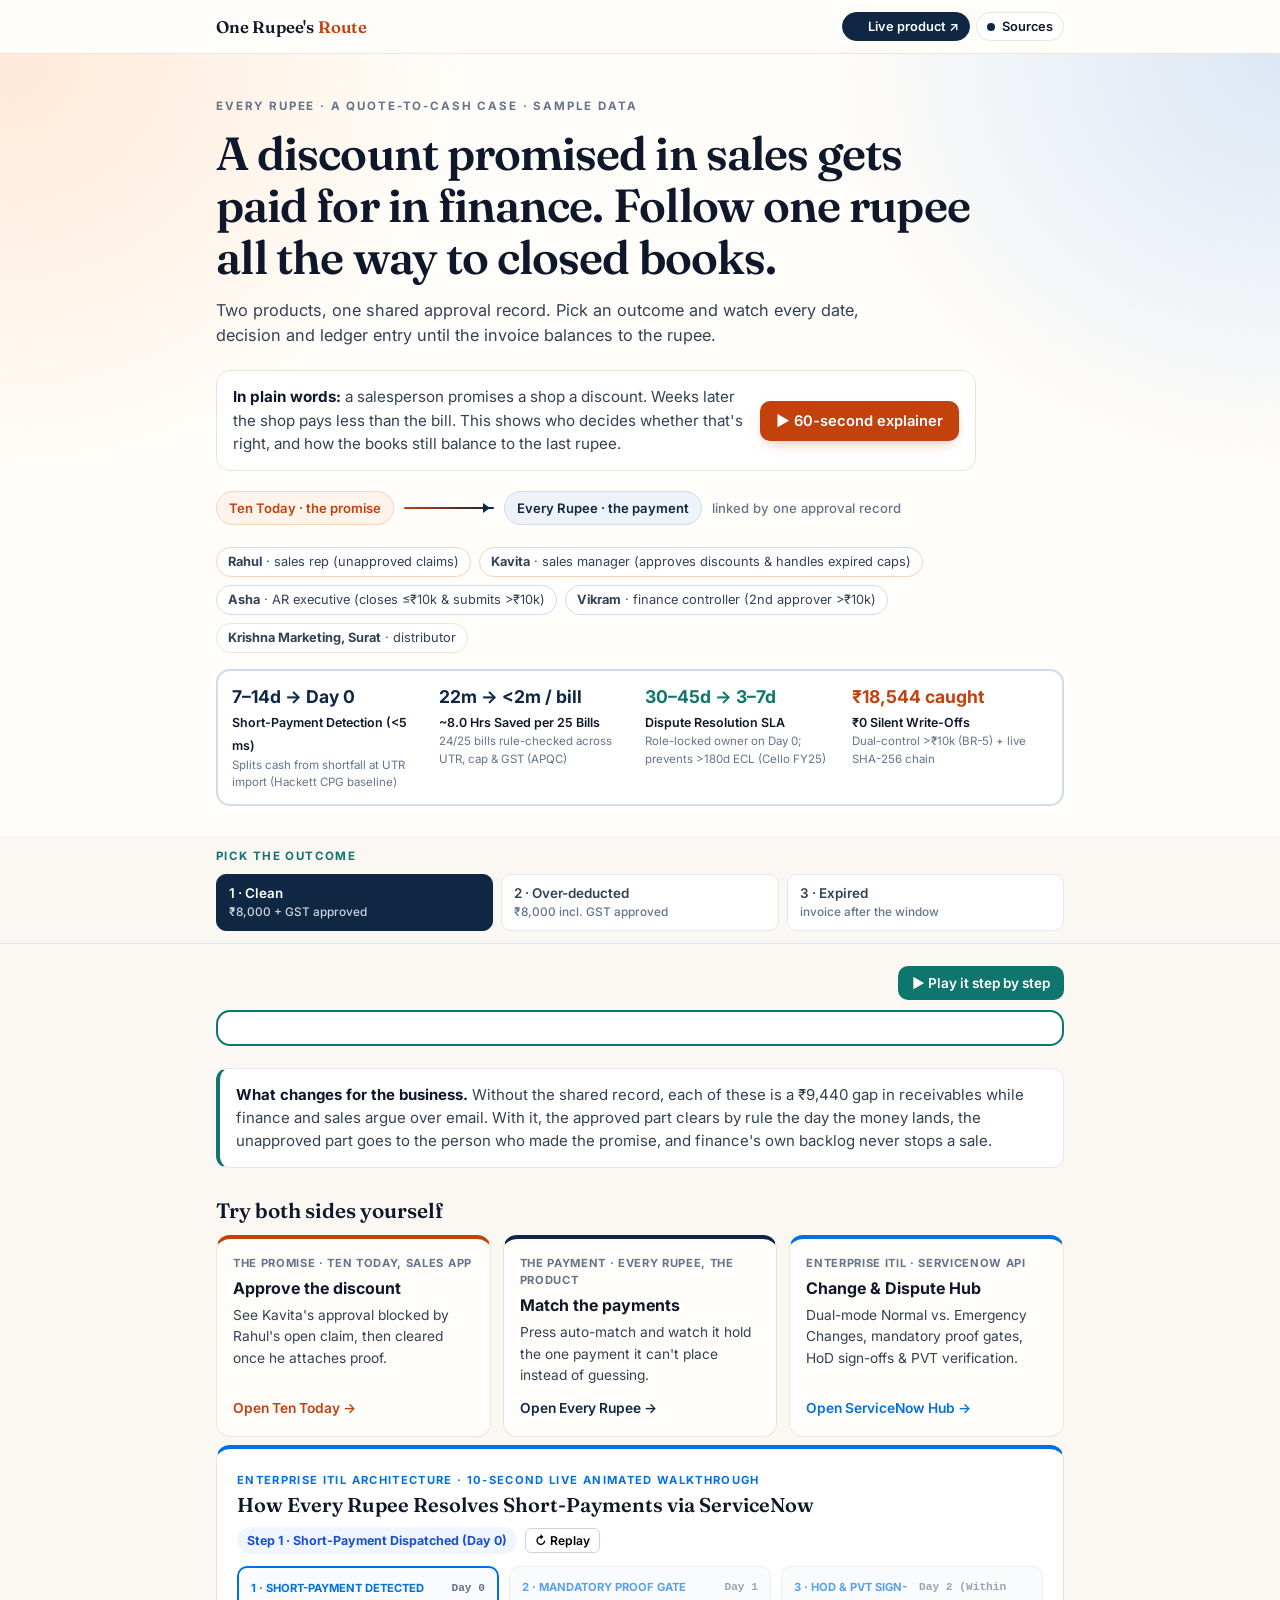
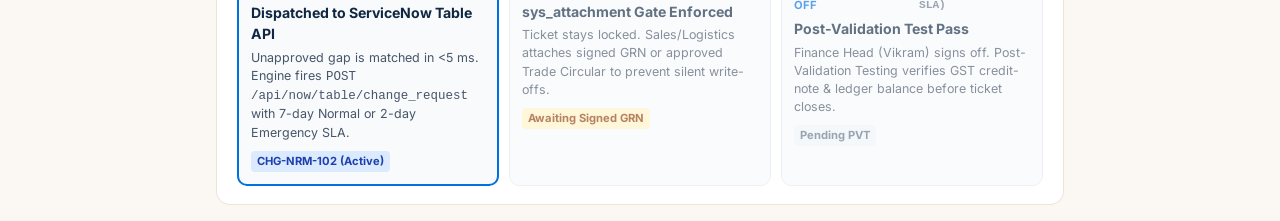
==== site/index.html @ 80dc7925 "Add self-running 10-second animated ServiceNow visual workflow directly into case study page" ====
<!doctype html>
<html lang="en"><head><meta charset="utf-8"><meta name="viewport" content="width=device-width,initial-scale=1">
<title>Every Rupee · Quote to Cash — one rupee's route from approval to closed books</title>
<meta name="description" content="One discount, followed from the sales approval to a closed invoice and balanced books: three real outcomes, every step dated, every entry posted.">
<meta property="og:type" content="website">
<meta property="og:title" content="Every Rupee · Quote to Cash — one rupee's route from approval to closed books">
<meta property="og:description" content="A discount promised in sales gets paid for in finance. Pick an outcome and watch every date, decision and ledger entry until the invoice balances to the rupee.">
<meta property="og:url" content="https://everyrupee-o2c.vercel.app/">
<meta property="og:image" content="https://everyrupee-o2c.vercel.app/og.png">
<meta name="twitter:card" content="summary_large_image">
<link rel="canonical" href="https://everyrupee-o2c.vercel.app/">
<link rel="icon" href="favicon.svg">
<link href="https://fonts.googleapis.com/css2?family=Inter:wght@400;500;600;700&family=Fraunces:opsz,wght@9..144,500;9..144,600&display=swap" rel="stylesheet">
<style>
:root{--ink:#0F172A;--txt:#334155;--mut:#64748B;--line:#E2E8F0;--navy:#0F2742;--teal:#0F766E;--tealbg:#F0FDFA;--amber:#B45309;--amberbg:#FFFBEB;--red:#B91C1C;--redbg:#FEF2F2;--bg:#FBF8F3;--tt:#C2410C;--ttbg:#FFF4EC;--paper:#FFFDF9}
*{box-sizing:border-box}body{margin:0;font:15px/1.55 Inter,Arial,sans-serif;color:var(--txt);background:var(--bg)}
.w{max-width:880px;margin:0 auto;padding:0 16px}
.mast{border-bottom:1px solid #EDE5D8;background:var(--paper)}.mast .w{display:flex;justify-content:space-between;align-items:center;gap:10px;padding-top:12px;padding-bottom:12px;flex-wrap:wrap}
.wm{font:600 1.05rem Fraunces,Georgia,serif;color:var(--ink);text-decoration:none;letter-spacing:-.01em}.wm i{font-style:normal;color:var(--tt)}
.mast nav a{font:600 .8rem Inter,Arial;color:var(--txt);text-decoration:none;margin-left:14px}.mast nav a:hover{color:var(--ink)}.mast nav a:first-child{margin-left:0}
.top{background:radial-gradient(60% 90% at 0% 0%,#FFE8D6 0%,transparent 60%),radial-gradient(60% 90% at 100% 0%,#DCE7F5 0%,transparent 60%),var(--paper)}
.top .w{padding-top:44px;padding-bottom:30px}
.k{font-size:.72rem;font-weight:700;letter-spacing:.16em;color:var(--mut);text-transform:uppercase;margin:0 0 12px}
h1{font:600 clamp(1.9rem,4.4vw,2.9rem)/1.12 Fraunces,Georgia,serif;color:var(--ink);margin:0 0 14px;letter-spacing:-.02em;max-width:760px}
.lead{color:var(--txt);margin:0 0 22px;max-width:660px;font-size:1.02rem}
.rt{display:flex;align-items:center;gap:10px;margin:0 0 22px;font-size:.82rem;font-weight:600;flex-wrap:wrap}
.rt .a{color:var(--tt);background:var(--ttbg);border:1px solid #F8D3B8;padding:6px 12px;border-radius:99px}
.rt .b{color:var(--navy);background:#EEF3FA;border:1px solid #CFDCEE;padding:6px 12px;border-radius:99px}
.rt .ln{flex:0 1 90px;height:2px;background:linear-gradient(90deg,var(--tt),var(--navy));border-radius:2px;position:relative}.rt .ln:after{content:"";position:absolute;right:-1px;top:-4px;border:5px solid transparent;border-left:7px solid var(--navy)}
.rt .rec{color:var(--mut);font-weight:500}
.cast{display:flex;flex-wrap:wrap;gap:8px}.cast span{background:#fff;border:1px solid #EDE5D8;border-radius:99px;padding:4px 11px;font-size:.8rem;color:var(--txt)}.cast span.s{border-color:#F8D3B8}.cast span.f{border-color:#CFDCEE}
.pick{position:sticky;top:0;z-index:5;background:rgba(251,248,243,.96);backdrop-filter:blur(6px);border-bottom:1px solid var(--line)}
.pick .w{padding-top:12px;padding-bottom:12px}.pick p{margin:0 0 8px;font-size:.72rem;font-weight:700;letter-spacing:.12em;text-transform:uppercase;color:var(--teal)}
.mode{display:grid;grid-template-columns:repeat(3,1fr);gap:8px}
.mode button{font:600 .84rem/1.3 Inter,Arial;padding:10px 12px;border-radius:10px;border:1px solid var(--line);background:#fff;color:var(--txt);cursor:pointer;text-align:left}
.mode button small{display:block;font-weight:500;color:var(--mut);font-size:.74rem;margin-top:2px}
.mode button.on{background:var(--navy);color:#fff;border-color:var(--navy)}.mode button.on small{color:#CBD5E1}
.bar2{display:flex;justify-content:space-between;align-items:center;margin:22px 0 10px;gap:10px;flex-wrap:wrap}.bar2 h2{margin:0;color:var(--ink);font:600 1.3rem Fraunces,Georgia,serif}
details.lg{margin-top:8px}details.lg summary{cursor:pointer;font-size:.78rem;font-weight:600;color:var(--navy);list-style:none}details.lg summary::-webkit-details-marker{display:none}details.lg summary:before{content:"▸ ";color:var(--mut)}details.lg[open] summary:before{content:"▾ "}details.lg summary span{color:var(--teal);font-weight:600;margin-left:4px}.pc{display:flex;align-items:center;gap:10px}#prog{font-size:.8rem;color:var(--mut);font-weight:600}.ev.now .box{border-color:var(--teal);box-shadow:0 0 0 3px #CCFBF1}.play{font:600 .85rem Inter,Arial;padding:9px 14px;border-radius:10px;border:0;background:var(--teal);color:#fff;cursor:pointer}
ol.tl{list-style:none;margin:0;padding:0;position:relative}
ol.tl:before{content:"";position:absolute;left:17px;top:6px;bottom:6px;width:2px;background:var(--line)}
.ev{position:relative;padding:0 0 14px 48px;transition:opacity .35s,transform .35s}
.ev.hide{opacity:0;transform:translateY(8px)}
.dot{position:absolute;left:8px;top:14px;width:20px;height:20px;border-radius:50%;background:#fff;border:3px solid var(--navy)}
.ev.tt .dot{border-color:var(--tt)}.ev.end .dot{background:var(--teal);border-color:var(--teal)}
.box{background:var(--paper);border:1px solid var(--line);border-radius:12px;padding:12px 14px}
.meta{display:flex;gap:8px;flex-wrap:wrap;align-items:center;font-size:.74rem;color:var(--mut);margin-bottom:3px}
.tag{font-weight:700;letter-spacing:.06em;text-transform:uppercase;font-size:.66rem;padding:2px 7px;border-radius:5px;background:#EEF2F7;color:var(--navy)}
.ev.tt .tag{background:var(--ttbg);color:var(--tt)}.ev.tt .box{border-left:3px solid var(--tt)}.ev.er .box{border-left:3px solid var(--navy)}
.box b.h{display:block;color:var(--ink);font-size:.97rem}
.box p{margin:2px 0 0;font-size:.9rem}
.chip{display:inline-block;margin-top:7px;font-size:.78rem;font-weight:600;padding:3px 9px;border-radius:6px}
.ok{background:var(--tealbg);color:var(--teal)}.am{background:var(--amberbg);color:var(--amber)}.rd{background:var(--redbg);color:var(--red)}
table.jv{width:100%;border-collapse:collapse;margin-top:8px;font-size:.8rem}
table.jv td{padding:4px 6px;border-top:1px solid #F1F5F9}table.jv td.n{text-align:right;font-family:ui-monospace,Menlo,monospace;white-space:nowrap}
table.jv tr.hd td{color:var(--mut);font-size:.68rem;text-transform:uppercase;letter-spacing:.06em;border:0}
.close{background:#fff;border:2px solid var(--teal);border-radius:14px;padding:16px 18px;margin:6px 0 0}
.close h3{margin:0 0 8px;color:var(--ink);font:600 1.2rem Fraunces,Georgia,serif}
table.rc{width:100%;border-collapse:collapse;font-size:.88rem}table.rc td{padding:5px 0;border-bottom:1px solid #F1F5F9}table.rc td.n{text-align:right;white-space:nowrap;font-family:ui-monospace,Menlo,monospace}
table.rc tr.t td{font-weight:700;color:var(--ink);border-bottom:0;border-top:2px solid var(--ink)}
.kpis{display:grid;grid-template-columns:repeat(3,1fr);gap:8px;margin-top:12px}.kpis div{background:var(--bg);border-radius:10px;padding:8px 10px;font-size:.78rem}.kpis b{display:block;font-size:1.05rem;color:var(--ink)}
.why{background:#fff;border:1px solid var(--line);border-left:4px solid var(--teal);border-radius:12px;padding:14px 16px;margin:22px 0 0}
.links{display:flex;gap:10px;flex-wrap:wrap;margin:18px 0 0}.links a{font:600 .86rem Inter,Arial;padding:10px 14px;border-radius:10px;text-decoration:none;border:1px solid var(--line);background:#fff;color:var(--navy)}.links a.p{background:var(--navy);color:#fff;border-color:var(--navy)}
.note{font-size:.76rem;color:var(--mut);margin:16px 0 50px}
@media(max-width:600px){.rt{display:grid;grid-template-columns:auto;justify-items:start;gap:6px}.rt .ln{width:2px;height:16px;flex:none;margin-left:22px;background:linear-gradient(180deg,var(--tt),var(--navy))}.rt .ln:after{right:-5px;top:auto;bottom:-8px;border:5px solid transparent;border-top:7px solid var(--navy)}.mast nav a{margin-left:10px;font-size:.76rem}.mode button{white-space:nowrap;font-size:.72rem}h1{font-size:1.65rem}.mode{grid-template-columns:repeat(3,1fr);gap:6px}.mode button{padding:8px 8px;font-size:.76rem;text-align:center}.mode button small{display:none}.pick .w{padding-top:8px;padding-bottom:8px}.pick p{display:none}.kpis{grid-template-columns:1fr 1fr 1fr}.ev{padding-left:40px}ol.tl:before{left:13px}.dot{left:4px}}
.mast nav{display:flex;gap:6px;flex-wrap:wrap}.mast nav a{display:flex;align-items:center;gap:7px;margin:0!important;padding:6px 10px;border:1px solid #EDE5D8;border-radius:99px;background:#fff;font-size:.8rem;color:var(--ink)}
.mast nav a small{font-weight:500;color:var(--mut);font-size:.72rem}.mast nav a i{width:8px;height:8px;border-radius:50%;display:inline-block}
.mast nav .n1 i{background:var(--tt)}.mast nav .n2 i{background:var(--navy)}.mast nav .n3 i{background:#9CA3AF}.mast nav a:hover{border-color:#D6C9B5}.mast nav a.on{background:var(--ttbg);border-color:#F8D3B8;color:var(--tt)}
@media(max-width:760px){.mast nav a.hide-m{display:none}}
.nx{font:600 1.3rem Fraunces,Georgia,serif;color:var(--ink);margin:30px 0 12px}
.next{display:grid;grid-template-columns:repeat(3,1fr);gap:12px}
.nc{display:flex;flex-direction:column;gap:4px;padding:16px;border-radius:14px;background:var(--paper);border:1px solid #EDE5D8;border-top:4px solid #9CA3AF;text-decoration:none;color:var(--txt)}
.nc.s{border-top-color:var(--tt)}.nc.f{border-top-color:var(--navy)}
.nc small{font-size:.7rem;font-weight:700;letter-spacing:.06em;text-transform:uppercase;color:var(--mut)}
.nc b{color:var(--ink);font-size:1rem}.nc span{font-size:.86rem}.nc em{font-style:normal;font-weight:600;font-size:.86rem;margin-top:auto;padding-top:8px}
.nc.s em{color:var(--tt)}.nc.f em{color:var(--navy)}.nc.l em{color:#4B5563}.nc:hover{border-color:#D6C9B5}
@media(max-width:700px){.next{grid-template-columns:1fr}.mast nav a small{display:none}}
.next.two{grid-template-columns:1fr 1fr}
.proof{margin-top:8px}.pl{margin:0 0 12px;max-width:640px}.pl b{color:var(--ink)}
.pr{display:grid;grid-template-columns:1fr 1fr;gap:1px;background:#EDE5D8;border:1px solid #EDE5D8;border-radius:12px;overflow:hidden}
.pr a{background:var(--paper);padding:13px 15px;text-decoration:none;color:var(--txt);display:flex;flex-direction:column;gap:2px}.pr a:hover{background:#fff}
.pr b{color:var(--ink);font-size:.92rem}.pr span{font-size:.82rem;color:var(--mut)}
@media(max-width:700px){.next.two,.pr{grid-template-columns:1fr}}
.plain{display:flex;gap:14px;align-items:center;flex-wrap:wrap;background:#fff;border:1px solid #EDE5D8;border-radius:14px;padding:14px 16px;margin:0 0 20px;max-width:760px}
.plain p{margin:0;flex:1 1 380px;font-size:.95rem}.plain b{color:var(--ink)}
#xp{font:600 .92rem Inter,Arial;background:var(--tt);color:#fff;border:0;border-radius:10px;padding:11px 16px;cursor:pointer;white-space:nowrap;box-shadow:0 6px 16px -8px rgba(194,65,12,.6)}
.xg{position:fixed;left:50%;bottom:18px;transform:translateX(-50%);width:min(560px,calc(100% - 24px));background:#111827;color:#F9FAFB;border-radius:16px;padding:16px 18px 14px;z-index:50;box-shadow:0 18px 40px -10px rgba(0,0,0,.45);font-size:.98rem;line-height:1.5}
.xg .st{font-size:.7rem;letter-spacing:.12em;text-transform:uppercase;color:#FDBA74;font-weight:700;margin:0 0 6px}
.xg p{margin:0 0 12px}.xg b{color:#fff}
.xg .bar{height:3px;background:#374151;border-radius:3px;overflow:hidden;margin:0 0 12px}.xg .bar i{display:block;height:100%;width:0;background:#FDBA74}
.xg .ctl{display:flex;justify-content:space-between;align-items:center;gap:8px}.xg button{font:600 .85rem Inter,Arial;border-radius:9px;padding:8px 13px;cursor:pointer;border:1px solid #4B5563;background:transparent;color:#E5E7EB}
.xg button.n{background:#fff;color:#111827;border-color:#fff}.xg .x{border:0;padding:4px 6px;color:#9CA3AF}
.xhl{scroll-margin-top:96px;outline:3px solid #FDBA74!important;outline-offset:4px;border-radius:12px;transition:outline-color .3s}
</style></head><body>
<div class="mast"><div class="w"><a class="wm" href="index.html">One Rupee's <i>Route</i></a><nav><a class="n2" href="https://every-rupee-gets-owner.lovable.app/demo" style="background:var(--navy);color:#fff;border-color:var(--navy)"><i></i>Live product ↗</a><a class="n2" href="sources.html"><i></i>Sources</a></nav></div></div>
<header class="top"><div class="w">
<p class="k">Every Rupee · a quote-to-cash case · sample data</p>
<h1>A discount promised in sales gets paid for in finance. Follow one rupee all the way to closed books.</h1>
<p class="lead">Two products, one shared approval record. Pick an outcome and watch every date, decision and ledger entry until the invoice balances to the rupee.</p>
<div class="plain"><p><b>In plain words:</b> a salesperson promises a shop a discount. Weeks later the shop pays less than the bill. This shows who decides whether that's right, and how the books still balance to the last rupee.</p><button id="xp" type="button">▶ 60-second explainer</button></div>
<div class="rt"><span class="a">Ten Today · the promise</span><span class="ln"></span><span class="b">Every Rupee · the payment</span><span class="rec">linked by one approval record</span></div>
<div class="cast"><span class="s"><b>Rahul</b> · sales rep (unapproved claims)</span><span class="s"><b>Kavita</b> · sales manager (approves discounts &amp; handles expired caps)</span><span class="f"><b>Asha</b> · AR executive (closes ≤₹10k &amp; submits &gt;₹10k)</span><span class="f"><b>Vikram</b> · finance controller (2nd approver &gt;₹10k)</span><span><b>Krishna Marketing, Surat</b> · distributor</span></div>
<div style="display:grid;grid-template-columns:repeat(auto-fit,minmax(185px,1fr));gap:10px;margin-top:16px;background:#fff;border:2px solid #CFDCEE;border-radius:14px;padding:12px 14px">
  <div><b style="display:block;font-size:1.1rem;color:var(--navy)">7–14d → Day 0</b><span style="font-size:.78rem;font-weight:600;color:var(--ink)">Short-Payment Detection (&lt;5 ms)</span><small style="display:block;font-size:.72rem;color:var(--mut)">Splits cash from shortfall at UTR import (Hackett CPG baseline)</small></div>
  <div><b style="display:block;font-size:1.1rem;color:var(--navy)">22m → &lt;2m / bill</b><span style="font-size:.78rem;font-weight:600;color:var(--ink)">~8.0 Hrs Saved per 25 Bills</span><small style="display:block;font-size:.72rem;color:var(--mut)">24/25 bills rule-checked across UTR, cap &amp; GST (APQC)</small></div>
  <div><b style="display:block;font-size:1.1rem;color:var(--teal)">30–45d → 3–7d</b><span style="font-size:.78rem;font-weight:600;color:var(--ink)">Dispute Resolution SLA</span><small style="display:block;font-size:.72rem;color:var(--mut)">Role-locked owner on Day 0; prevents &gt;180d ECL (Cello FY25)</small></div>
  <div><b style="display:block;font-size:1.1rem;color:var(--tt)">₹18,544 caught</b><span style="font-size:.78rem;font-weight:600;color:var(--ink)">₹0 Silent Write-Offs</span><small style="display:block;font-size:.72rem;color:var(--mut)">Dual-control &gt;₹10k (BR-5) + live SHA-256 chain</small></div>
</div>
</div></header>
<nav class="pick"><div class="w"><p>Pick the outcome</p><div class="mode">
<button data-m="pre" class="on">1 · Clean<small>₹8,000 + GST approved</small></button>
<button data-m="inc">2 · Over-deducted<small>₹8,000 incl. GST approved</small></button>
<button data-m="late">3 · Expired<small>invoice after the window</small></button>
</div></div></nav>
<main class="w">
<div class="bar2"><h2 id="ttl"></h2><span class="pc"><span id="prog"></span><button class="play" id="play">▶ Play it step by step</button></span></div>
<ol class="tl" id="tl"></ol>
<div class="close" id="close"></div>
<div class="why"><b style="color:var(--ink)">What changes for the business.</b> Without the shared record, each of these is a ₹9,440 gap in receivables while finance and sales argue over email. With it, the approved part clears by rule the day the money lands, the unapproved part goes to the person who made the promise, and finance's own backlog never stops a sale.</div>
<h2 class="nx">Try both sides yourself</h2>
<div class="next" style="display:grid;grid-template-columns:repeat(auto-fit,minmax(250px,1fr));gap:12px">
<a class="nc s" href="https://tentoday.vercel.app/app.html"><small>The promise · Ten Today, sales app</small><b>Approve the discount</b><span>See Kavita's approval blocked by Rahul's open claim, then cleared once he attaches proof.</span><em>Open Ten Today →</em></a>
<a class="nc f" href="https://every-rupee-gets-owner.lovable.app/demo"><small>The payment · Every Rupee, the product</small><b>Match the payments</b><span>Press auto-match and watch it hold the one payment it can't place instead of guessing.</span><em>Open Every Rupee →</em></a>
<a class="nc" href="#proof" style="border-top-color:#0071E3"><small>Enterprise ITIL · ServiceNow API</small><b>Change &amp; Dispute Hub</b><span>Dual-mode Normal vs. Emergency Changes, mandatory proof gates, HoD sign-offs &amp; PVT verification.</span><em style="color:#0071E3">Open ServiceNow Hub →</em></a>
</div>
<section class="proof" id="proof">
  <div id="sn-case-study-card" style="background:#fff;border:1px solid #EDE5D8;border-top:4px solid #0071E3;border-radius:14px;padding:18px 20px;margin-bottom:18px">
    <div style="display:flex;justify-content:space-between;align-items:center;flex-wrap:wrap;gap:10px;margin-bottom:12px">
      <div>
        <span style="font-size:.7rem;font-weight:700;letter-spacing:.12em;text-transform:uppercase;color:#0071E3">Enterprise ITIL Architecture · 10-Second Live Animated Walkthrough</span>
        <h3 style="margin:2px 0 0;font:600 1.25rem Fraunces,Georgia,serif;color:var(--ink)">How Every Rupee Resolves Short-Payments via ServiceNow</h3>
      </div>
      <div style="display:flex;gap:8px;align-items:center">
        <span id="sn-flow-badge" style="font-size:.78rem;font-weight:700;padding:4px 10px;border-radius:99px;background:#EFF6FF;color:#1D4ED8">Step 1 · Short-Payment Dispatched (Day 0)</span>
        <button id="sn-flow-replay" type="button" style="font:600 .76rem Inter,Arial;padding:4px 9px;border-radius:6px;border:1px solid #CBD5E1;background:#fff;cursor:pointer">↻ Replay</button>
      </div>
    </div>

    <!-- 3 Animated Steps Grid -->
    <div style="display:grid;grid-template-columns:repeat(auto-fit,minmax(240px,1fr));gap:10px" id="sn-flow-steps">
      <div id="sn-step-1" style="background:#F8FAFC;border:2px solid #0071E3;border-radius:10px;padding:12px;transition:all .35s">
        <div style="display:flex;justify-content:space-between;font-size:.7rem;color:#64748B;font-weight:700;margin-bottom:4px">
          <span style="color:#0071E3">1 · SHORT-PAYMENT DETECTED</span>
          <span style="font-family:ui-monospace,Menlo,monospace">Day 0</span>
        </div>
        <b style="display:block;font-size:.88rem;color:#0F2742;margin-bottom:4px">Dispatched to ServiceNow Table API</b>
        <p style="font-size:.78rem;color:#475569;margin:0 0 6px;line-height:1.45">Unapproved gap is matched in &lt;5 ms. Engine fires <code>POST /api/now/table/change_request</code> with 7-day Normal or 2-day Emergency SLA.</p>
        <span style="display:inline-block;font-size:.7rem;font-weight:700;padding:2px 6px;border-radius:4px;background:#DBEAFE;color:#1E40AF">CHG-NRM-102 (Active)</span>
      </div>

      <div id="sn-step-2" style="background:#F8FAFC;border:1px solid #E2E8F0;border-radius:10px;padding:12px;opacity:.65;transition:all .35s">
        <div style="display:flex;justify-content:space-between;font-size:.7rem;color:#64748B;font-weight:700;margin-bottom:4px">
          <span style="color:#0071E3">2 · MANDATORY PROOF GATE</span>
          <span style="font-family:ui-monospace,Menlo,monospace">Day 1</span>
        </div>
        <b style="display:block;font-size:.88rem;color:#0F2742;margin-bottom:4px">sys_attachment Gate Enforced</b>
        <p style="font-size:.78rem;color:#475569;margin:0 0 6px;line-height:1.45">Ticket stays locked. Sales/Logistics attaches signed GRN or approved Trade Circular to prevent silent write-offs.</p>
        <span id="sn-badge-2" style="display:inline-block;font-size:.7rem;font-weight:700;padding:2px 6px;border-radius:4px;background:#FEF3C7;color:#92400E">Awaiting Signed GRN</span>
      </div>

      <div id="sn-step-3" style="background:#F8FAFC;border:1px solid #E2E8F0;border-radius:10px;padding:12px;opacity:.65;transition:all .35s">
        <div style="display:flex;justify-content:space-between;font-size:.7rem;color:#64748B;font-weight:700;margin-bottom:4px">
          <span style="color:#0071E3">3 · HOD &amp; PVT SIGN-OFF</span>
          <span style="font-family:ui-monospace,Menlo,monospace">Day 2 (Within SLA)</span>
        </div>
        <b style="display:block;font-size:.88rem;color:#0F2742;margin-bottom:4px">Post-Validation Test Pass</b>
        <p style="font-size:.78rem;color:#475569;margin:0 0 6px;line-height:1.45">Finance Head (Vikram) signs off. Post-Validation Testing verifies GST credit-note &amp; ledger balance before ticket closes.</p>
        <span id="sn-badge-3" style="display:inline-block;font-size:.7rem;font-weight:700;padding:2px 6px;border-radius:4px;background:#F1F5F9;color:#64748B">Pending PVT</span>
      </div>
    </div>
  </div>

  <script>
  (function(){
    var step = 1;
    var timer;
    var b1 = document.getElementById('sn-step-1');
    var b2 = document.getElementById('sn-step-2');
    var b3 = document.getElementById('sn-step-3');
    var badge = document.getElementById('sn-flow-badge');
    var replayBtn = document.getElementById('sn-flow-replay');
    if (!b1 || !b2 || !b3) return;

    function runFlow() {
      if (step === 1) {
        b1.style.border = '2px solid #0071E3'; b1.style.opacity = '1';
        b2.style.border = '1px solid #E2E8F0'; b2.style.opacity = '.65';
        b3.style.border = '1px solid #E2E8F0'; b3.style.opacity = '.65';
        if (badge) { badge.textContent = 'Step 1 · Short-Payment Dispatched (Day 0)'; badge.style.background = '#EFF6FF'; badge.style.color = '#1D4ED8'; }
        step = 2;
      } else if (step === 2) {
        b1.style.border = '1px solid #E2E8F0'; b1.style.opacity = '.85';
        b2.style.border = '2px solid #D97706'; b2.style.opacity = '1';
        var bd2 = document.getElementById('sn-badge-2');
        if (bd2) { bd2.textContent = '✓ Signed_GRN_Verified.pdf Attached'; bd2.style.background = '#DCFCE7'; bd2.style.color = '#15803D'; }
        if (badge) { badge.textContent = 'Step 2 · Mandatory Proof Attached via sys_attachment'; badge.style.background = '#FEF3C7'; badge.style.color = '#B45309'; }
        step = 3;
      } else if (step === 3) {
        b2.style.border = '1px solid #E2E8F0'; b2.style.opacity = '.85';
        b3.style.border = '2px solid #16A34A'; b3.style.opacity = '1';
        var bd3 = document.getElementById('sn-badge-3');
        if (bd3) { bd3.textContent = '✓ PVT Passed · Closed (Resolved)'; bd3.style.background = '#DCFCE7'; bd3.style.color = '#15803D'; }
        if (badge) { badge.textContent = 'Step 3 · PVT Passed · Ticket Closed Successfully (Day 2)'; badge.style.background = '#DCFCE7'; badge.style.color = '#15803D'; }
        step = 4;
      } else {
        step = 1;
      }
    }

    timer = setInterval(runFlow, 2500);
    if (replayBtn) {
      replayBtn.onclick = function() {
        clearInterval(timer);
        step = 1;
        runFlow();
        timer = setInterval(runFlow, 2500);
      };
    }
  })();
  </scriptl>
<html lang="en"><head><meta charset="utf-8"><meta name="viewport" content="width=device-width,initial-scale=1">
<title>Every Rupee · Quote to Cash — one rupee's route from approval to closed books</title>
<meta name="description" content="One discount, followed from the sales approval to a closed invoice and balanced books: three real outcomes, every step dated, every entry posted.">
<meta property="og:type" content="website">
<meta property="og:title" content="Every Rupee · Quote to Cash — one rupee's route from approval to closed books">
<meta property="og:description" content="A discount promised in sales gets paid for in finance. Pick an outcome and watch every date, decision and ledger entry until the invoice balances to the rupee.">
<meta property="og:url" content="https://everyrupee-o2c.vercel.app/">
<meta property="og:image" content="https://everyrupee-o2c.vercel.app/og.png">
<meta name="twitter:card" content="summary_large_image">
<link rel="canonical" href="https://everyrupee-o2c.vercel.app/">
<link rel="icon" href="favicon.svg">
<link href="https://fonts.googleapis.com/css2?family=Inter:wght@400;500;600;700&family=Fraunces:opsz,wght@9..144,500;9..144,600&display=swap" rel="stylesheet">
<style>
:root{--ink:#0F172A;--txt:#334155;--mut:#64748B;--line:#E2E8F0;--navy:#0F2742;--teal:#0F766E;--tealbg:#F0FDFA;--amber:#B45309;--amberbg:#FFFBEB;--red:#B91C1C;--redbg:#FEF2F2;--bg:#FBF8F3;--tt:#C2410C;--ttbg:#FFF4EC;--paper:#FFFDF9}
*{box-sizing:border-box}body{margin:0;font:15px/1.55 Inter,Arial,sans-serif;color:var(--txt);background:var(--bg)}
.w{max-width:880px;margin:0 auto;padding:0 16px}
.mast{border-bottom:1px solid #EDE5D8;background:var(--paper)}.mast .w{display:flex;justify-content:space-between;align-items:center;gap:10px;padding-top:12px;padding-bottom:12px;flex-wrap:wrap}
.wm{font:600 1.05rem Fraunces,Georgia,serif;color:var(--ink);text-decoration:none;letter-spacing:-.01em}.wm i{font-style:normal;color:var(--tt)}
.mast nav a{font:600 .8rem Inter,Arial;color:var(--txt);text-decoration:none;margin-left:14px}.mast nav a:hover{color:var(--ink)}.mast nav a:first-child{margin-left:0}
.top{background:radial-gradient(60% 90% at 0% 0%,#FFE8D6 0%,transparent 60%),radial-gradient(60% 90% at 100% 0%,#DCE7F5 0%,transparent 60%),var(--paper)}
.top .w{padding-top:44px;padding-bottom:30px}
.k{font-size:.72rem;font-weight:700;letter-spacing:.16em;color:var(--mut);text-transform:uppercase;margin:0 0 12px}
h1{font:600 clamp(1.9rem,4.4vw,2.9rem)/1.12 Fraunces,Georgia,serif;color:var(--ink);margin:0 0 14px;letter-spacing:-.02em;max-width:760px}
.lead{color:var(--txt);margin:0 0 22px;max-width:660px;font-size:1.02rem}
.rt{display:flex;align-items:center;gap:10px;margin:0 0 22px;font-size:.82rem;font-weight:600;flex-wrap:wrap}
.rt .a{color:var(--tt);background:var(--ttbg);border:1px solid #F8D3B8;padding:6px 12px;border-radius:99px}
.rt .b{color:var(--navy);background:#EEF3FA;border:1px solid #CFDCEE;padding:6px 12px;border-radius:99px}
.rt .ln{flex:0 1 90px;height:2px;background:linear-gradient(90deg,var(--tt),var(--navy));border-radius:2px;position:relative}.rt .ln:after{content:"";position:absolute;right:-1px;top:-4px;border:5px solid transparent;border-left:7px solid var(--navy)}
.rt .rec{color:var(--mut);font-weight:500}
.cast{display:flex;flex-wrap:wrap;gap:8px}.cast span{background:#fff;border:1px solid #EDE5D8;border-radius:99px;padding:4px 11px;font-size:.8rem;color:var(--txt)}.cast span.s{border-color:#F8D3B8}.cast span.f{border-color:#CFDCEE}
.pick{position:sticky;top:0;z-index:5;background:rgba(251,248,243,.96);backdrop-filter:blur(6px);border-bottom:1px solid var(--line)}
.pick .w{padding-top:12px;padding-bottom:12px}.pick p{margin:0 0 8px;font-size:.72rem;font-weight:700;letter-spacing:.12em;text-transform:uppercase;color:var(--teal)}
.mode{display:grid;grid-template-columns:repeat(3,1fr);gap:8px}
.mode button{font:600 .84rem/1.3 Inter,Arial;padding:10px 12px;border-radius:10px;border:1px solid var(--line);background:#fff;color:var(--txt);cursor:pointer;text-align:left}
.mode button small{display:block;font-weight:500;color:var(--mut);font-size:.74rem;margin-top:2px}
.mode button.on{background:var(--navy);color:#fff;border-color:var(--navy)}.mode button.on small{color:#CBD5E1}
.bar2{display:flex;justify-content:space-between;align-items:center;margin:22px 0 10px;gap:10px;flex-wrap:wrap}.bar2 h2{margin:0;color:var(--ink);font:600 1.3rem Fraunces,Georgia,serif}
details.lg{margin-top:8px}details.lg summary{cursor:pointer;font-size:.78rem;font-weight:600;color:var(--navy);list-style:none}details.lg summary::-webkit-details-marker{display:none}details.lg summary:before{content:"▸ ";color:var(--mut)}details.lg[open] summary:before{content:"▾ "}details.lg summary span{color:var(--teal);font-weight:600;margin-left:4px}.pc{display:flex;align-items:center;gap:10px}#prog{font-size:.8rem;color:var(--mut);font-weight:600}.ev.now .box{border-color:var(--teal);box-shadow:0 0 0 3px #CCFBF1}.play{font:600 .85rem Inter,Arial;padding:9px 14px;border-radius:10px;border:0;background:var(--teal);color:#fff;cursor:pointer}
ol.tl{list-style:none;margin:0;padding:0;position:relative}
ol.tl:before{content:"";position:absolute;left:17px;top:6px;bottom:6px;width:2px;background:var(--line)}
.ev{position:relative;padding:0 0 14px 48px;transition:opacity .35s,transform .35s}
.ev.hide{opacity:0;transform:translateY(8px)}
.dot{position:absolute;left:8px;top:14px;width:20px;height:20px;border-radius:50%;background:#fff;border:3px solid var(--navy)}
.ev.tt .dot{border-color:var(--tt)}.ev.end .dot{background:var(--teal);border-color:var(--teal)}
.box{background:var(--paper);border:1px solid var(--line);border-radius:12px;padding:12px 14px}
.meta{display:flex;gap:8px;flex-wrap:wrap;align-items:center;font-size:.74rem;color:var(--mut);margin-bottom:3px}
.tag{font-weight:700;letter-spacing:.06em;text-transform:uppercase;font-size:.66rem;padding:2px 7px;border-radius:5px;background:#EEF2F7;color:var(--navy)}
.ev.tt .tag{background:var(--ttbg);color:var(--tt)}.ev.tt .box{border-left:3px solid var(--tt)}.ev.er .box{border-left:3px solid var(--navy)}
.box b.h{display:block;color:var(--ink);font-size:.97rem}
.box p{margin:2px 0 0;font-size:.9rem}
.chip{display:inline-block;margin-top:7px;font-size:.78rem;font-weight:600;padding:3px 9px;border-radius:6px}
.ok{background:var(--tealbg);color:var(--teal)}.am{background:var(--amberbg);color:var(--amber)}.rd{background:var(--redbg);color:var(--red)}
table.jv{width:100%;border-collapse:collapse;margin-top:8px;font-size:.8rem}
table.jv td{padding:4px 6px;border-top:1px solid #F1F5F9}table.jv td.n{text-align:right;font-family:ui-monospace,Menlo,monospace;white-space:nowrap}
table.jv tr.hd td{color:var(--mut);font-size:.68rem;text-transform:uppercase;letter-spacing:.06em;border:0}
.close{background:#fff;border:2px solid var(--teal);border-radius:14px;padding:16px 18px;margin:6px 0 0}
.close h3{margin:0 0 8px;color:var(--ink);font:600 1.2rem Fraunces,Georgia,serif}
table.rc{width:100%;border-collapse:collapse;font-size:.88rem}table.rc td{padding:5px 0;border-bottom:1px solid #F1F5F9}table.rc td.n{text-align:right;white-space:nowrap;font-family:ui-monospace,Menlo,monospace}
table.rc tr.t td{font-weight:700;color:var(--ink);border-bottom:0;border-top:2px solid var(--ink)}
.kpis{display:grid;grid-template-columns:repeat(3,1fr);gap:8px;margin-top:12px}.kpis div{background:var(--bg);border-radius:10px;padding:8px 10px;font-size:.78rem}.kpis b{display:block;font-size:1.05rem;color:var(--ink)}
.why{background:#fff;border:1px solid var(--line);border-left:4px solid var(--teal);border-radius:12px;padding:14px 16px;margin:22px 0 0}
.links{display:flex;gap:10px;flex-wrap:wrap;margin:18px 0 0}.links a{font:600 .86rem Inter,Arial;padding:10px 14px;border-radius:10px;text-decoration:none;border:1px solid var(--line);background:#fff;color:var(--navy)}.links a.p{background:var(--navy);color:#fff;border-color:var(--navy)}
.note{font-size:.76rem;color:var(--mut);margin:16px 0 50px}
@media(max-width:600px){.rt{display:grid;grid-template-columns:auto;justify-items:start;gap:6px}.rt .ln{width:2px;height:16px;flex:none;margin-left:22px;background:linear-gradient(180deg,var(--tt),var(--navy))}.rt .ln:after{right:-5px;top:auto;bottom:-8px;border:5px solid transparent;border-top:7px solid var(--navy)}.mast nav a{margin-left:10px;font-size:.76rem}.mode button{white-space:nowrap;font-size:.72rem}h1{font-size:1.65rem}.mode{grid-template-columns:repeat(3,1fr);gap:6px}.mode button{padding:8px 8px;font-size:.76rem;text-align:center}.mode button small{display:none}.pick .w{padding-top:8px;padding-bottom:8px}.pick p{display:none}.kpis{grid-template-columns:1fr 1fr 1fr}.ev{padding-left:40px}ol.tl:before{left:13px}.dot{left:4px}}
.mast nav{display:flex;gap:6px;flex-wrap:wrap}.mast nav a{display:flex;align-items:center;gap:7px;margin:0!important;padding:6px 10px;border:1px solid #EDE5D8;border-radius:99px;background:#fff;font-size:.8rem;color:var(--ink)}
.mast nav a small{font-weight:500;color:var(--mut);font-size:.72rem}.mast nav a i{width:8px;height:8px;border-radius:50%;display:inline-block}
.mast nav .n1 i{background:var(--tt)}.mast nav .n2 i{background:var(--navy)}.mast nav .n3 i{background:#9CA3AF}.mast nav a:hover{border-color:#D6C9B5}.mast nav a.on{background:var(--ttbg);border-color:#F8D3B8;color:var(--tt)}
@media(max-width:760px){.mast nav a.hide-m{display:none}}
.nx{font:600 1.3rem Fraunces,Georgia,serif;color:var(--ink);margin:30px 0 12px}
.next{display:grid;grid-template-columns:repeat(3,1fr);gap:12px}
.nc{display:flex;flex-direction:column;gap:4px;padding:16px;border-radius:14px;background:var(--paper);border:1px solid #EDE5D8;border-top:4px solid #9CA3AF;text-decoration:none;color:var(--txt)}
.nc.s{border-top-color:var(--tt)}.nc.f{border-top-color:var(--navy)}
.nc small{font-size:.7rem;font-weight:700;letter-spacing:.06em;text-transform:uppercase;color:var(--mut)}
.nc b{color:var(--ink);font-size:1rem}.nc span{font-size:.86rem}.nc em{font-style:normal;font-weight:600;font-size:.86rem;margin-top:auto;padding-top:8px}
.nc.s em{color:var(--tt)}.nc.f em{color:var(--navy)}.nc.l em{color:#4B5563}.nc:hover{border-color:#D6C9B5}
@media(max-width:700px){.next{grid-template-columns:1fr}.mast nav a small{display:none}}
.next.two{grid-template-columns:1fr 1fr}
.proof{margin-top:8px}.pl{margin:0 0 12px;max-width:640px}.pl b{color:var(--ink)}
.pr{display:grid;grid-template-columns:1fr 1fr;gap:1px;background:#EDE5D8;border:1px solid #EDE5D8;border-radius:12px;overflow:hidden}
.pr a{background:var(--paper);padding:13px 15px;text-decoration:none;color:var(--txt);display:flex;flex-direction:column;gap:2px}.pr a:hover{background:#fff}
.pr b{color:var(--ink);font-size:.92rem}.pr span{font-size:.82rem;color:var(--mut)}
@media(max-width:700px){.next.two,.pr{grid-template-columns:1fr}}
.plain{display:flex;gap:14px;align-items:center;flex-wrap:wrap;background:#fff;border:1px solid #EDE5D8;border-radius:14px;padding:14px 16px;margin:0 0 20px;max-width:760px}
.plain p{margin:0;flex:1 1 380px;font-size:.95rem}.plain b{color:var(--ink)}
#xp{font:600 .92rem Inter,Arial;background:var(--tt);color:#fff;border:0;border-radius:10px;padding:11px 16px;cursor:pointer;white-space:nowrap;box-shadow:0 6px 16px -8px rgba(194,65,12,.6)}
.xg{position:fixed;left:50%;bottom:18px;transform:translateX(-50%);width:min(560px,calc(100% - 24px));background:#111827;color:#F9FAFB;border-radius:16px;padding:16px 18px 14px;z-index:50;box-shadow:0 18px 40px -10px rgba(0,0,0,.45);font-size:.98rem;line-height:1.5}
.xg .st{font-size:.7rem;letter-spacing:.12em;text-transform:uppercase;color:#FDBA74;font-weight:700;margin:0 0 6px}
.xg p{margin:0 0 12px}.xg b{color:#fff}
.xg .bar{height:3px;background:#374151;border-radius:3px;overflow:hidden;margin:0 0 12px}.xg .bar i{display:block;height:100%;width:0;background:#FDBA74}
.xg .ctl{display:flex;justify-content:space-between;align-items:center;gap:8px}.xg button{font:600 .85rem Inter,Arial;border-radius:9px;padding:8px 13px;cursor:pointer;border:1px solid #4B5563;background:transparent;color:#E5E7EB}
.xg button.n{background:#fff;color:#111827;border-color:#fff}.xg .x{border:0;padding:4px 6px;color:#9CA3AF}
.xhl{scroll-margin-top:96px;outline:3px solid #FDBA74!important;outline-offset:4px;border-radius:12px;transition:outline-color .3s}
</style></head><body>
<div class="mast"><div class="w"><a class="wm" href="index.html">One Rupee's <i>Route</i></a><nav><a class="n2" href="https://every-rupee-gets-owner.lovable.app/demo" style="background:var(--navy);color:#fff;border-color:var(--navy)"><i></i>Live product ↗</a><a class="n2" href="sources.html"><i></i>Sources</a></nav></div></div>
<header class="top"><div class="w">
<p class="k">Every Rupee · a quote-to-cash case · sample data</p>
<h1>A discount promised in sales gets paid for in finance. Follow one rupee all the way to closed books.</h1>
<p class="lead">Two products, one shared approval record. Pick an outcome and watch every date, decision and ledger entry until the invoice balances to the rupee.</p>
<div class="plain"><p><b>In plain words:</b> a salesperson promises a shop a discount. Weeks later the shop pays less than the bill. This shows who decides whether that's right, and how the books still balance to the last rupee.</p><button id="xp" type="button">▶ 60-second explainer</button></div>
<div class="rt"><span class="a">Ten Today · the promise</span><span class="ln"></span><span class="b">Every Rupee · the payment</span><span class="rec">linked by one approval record</span></div>
<div class="cast"><span class="s"><b>Rahul</b> · sales rep (unapproved claims)</span><span class="s"><b>Kavita</b> · sales manager (approves discounts &amp; handles expired caps)</span><span class="f"><b>Asha</b> · AR executive (closes ≤₹10k &amp; submits &gt;₹10k)</span><span class="f"><b>Vikram</b> · finance controller (2nd approver &gt;₹10k)</span><span><b>Krishna Marketing, Surat</b> · distributor</span></div>
<div style="display:grid;grid-template-columns:repeat(auto-fit,minmax(185px,1fr));gap:10px;margin-top:16px;background:#fff;border:2px solid #CFDCEE;border-radius:14px;padding:12px 14px">
  <div><b style="display:block;font-size:1.1rem;color:var(--navy)">7–14d → Day 0</b><span style="font-size:.78rem;font-weight:600;color:var(--ink)">Short-Payment Detection (&lt;5 ms)</span><small style="display:block;font-size:.72rem;color:var(--mut)">Splits cash from shortfall at UTR import (Hackett CPG baseline)</small></div>
  <div><b style="display:block;font-size:1.1rem;color:var(--navy)">22m → &lt;2m / bill</b><span style="font-size:.78rem;font-weight:600;color:var(--ink)">~8.0 Hrs Saved per 25 Bills</span><small style="display:block;font-size:.72rem;color:var(--mut)">24/25 bills rule-checked across UTR, cap &amp; GST (APQC)</small></div>
  <div><b style="display:block;font-size:1.1rem;color:var(--teal)">30–45d → 3–7d</b><span style="font-size:.78rem;font-weight:600;color:var(--ink)">Dispute Resolution SLA</span><small style="display:block;font-size:.72rem;color:var(--mut)">Role-locked owner on Day 0; prevents &gt;180d ECL (Cello FY25)</small></div>
  <div><b style="display:block;font-size:1.1rem;color:var(--tt)">₹18,544 caught</b><span style="font-size:.78rem;font-weight:600;color:var(--ink)">₹0 Silent Write-Offs</span><small style="display:block;font-size:.72rem;color:var(--mut)">Dual-control &gt;₹10k (BR-5) + live SHA-256 chain</small></div>
</div>
</div></header>
<nav class="pick"><div class="w"><p>Pick the outcome</p><div class="mode">
<button data-m="pre" class="on">1 · Clean<small>₹8,000 + GST approved</small></button>
<button data-m="inc">2 · Over-deducted<small>₹8,000 incl. GST approved</small></button>
<button data-m="late">3 · Expired<small>invoice after the window</small></button>
</div></div></nav>
<main class="w">
<div class="bar2"><h2 id="ttl"></h2><span class="pc"><span id="prog"></span><button class="play" id="play">▶ Play it step by step</button></span></div>
<ol class="tl" id="tl"></ol>
<div class="close" id="close"></div>
<div class="why"><b style="color:var(--ink)">What changes for the business.</b> Without the shared record, each of these is a ₹9,440 gap in receivables while finance and sales argue over email. With it, the approved part clears by rule the day the money lands, the unapproved part goes to the person who made the promise, and finance's own backlog never stops a sale.</div>
<h2 class="nx">Try both sides yourself</h2>
<div class="next" style="display:grid;grid-template-columns:repeat(auto-fit,minmax(250px,1fr));gap:12px">
<a class="nc s" href="https://tentoday.vercel.app/app.html"><small>The promise · Ten Today, sales app</small><b>Approve the discount</b><span>See Kavita's approval blocked by Rahul's open claim, then cleared once he attaches proof.</span><em>Open Ten Today →</em></a>
<a class="nc f" href="https://every-rupee-gets-owner.lovable.app/demo"><small>The payment · Every Rupee, the product</small><b>Match the payments</b><span>Press auto-match and watch it hold the one payment it can't place instead of guessing.</span><em>Open Every Rupee →</em></a>
<a class="nc" href="#proof" style="border-top-color:#0071E3"><small>Enterprise ITIL · ServiceNow API</small><b>Change &amp; Dispute Hub</b><span>Dual-mode Normal vs. Emergency Changes, mandatory proof gates, HoD sign-offs &amp; PVT verification.</span><em style="color:#0071E3">Open ServiceNow Hub →</em></a>
</div>
<section class="proof" id="proof">
  <div id="sn-case-study-card" style="background:#fff;border:1px solid #EDE5D8;border-top:4px solid #0071E3;border-radius:14px;padding:18px 20px;margin-bottom:18px">
    <div style="display:flex;justify-content:space-between;align-items:center;flex-wrap:wrap;gap:10px;margin-bottom:8px">
      <div>
        <span style="font-size:.7rem;font-weight:700;letter-spacing:.12em;text-transform:uppercase;color:#0071E3">Enterprise ITIL Architecture · Case Study Visual</span>
        <h3 style="margin:2px 0 0;font:600 1.2rem Fraunces,Georgia,serif;color:var(--ink)">ServiceNow Change &amp; Dispute Governance</h3>
      </div>
      <span style="font-size:.78rem;font-weight:600;padding:4px 10px;border-radius:99px;background:#EFF6FF;color:#1D4ED8">REST Table API: change_request &amp; sys_attachment</span>
    </div>
    <p style="font-size:.88rem;color:var(--txt);margin:0 0 14px;max-width:720px">When an unapproved deduction occurs, Every Rupee initiates a structured ServiceNow Change record. To guarantee fiscal integrity, closure is enforced through 3 gates directly in the daily workflow:</p>
    <div style="display:grid;grid-template-columns:repeat(auto-fit,minmax(240px,1fr));gap:10px">
      <div style="background:#F8FAFC;border:1px solid #E2E8F0;border-radius:10px;padding:12px">
        <b style="display:block;font-size:.84rem;color:#0F2742;margin-bottom:4px">1 · Dual Change Types &amp; SLAs</b>
        <span style="font-size:.78rem;color:#64748B"><b>Normal Change</b> (7-day TAT) vs. <b>Emergency Change</b> (2-day TAT). Real-time countdown triggers SLA breach incident if current day exceeds target end date.</span>
      </div>
      <div style="background:#F8FAFC;border:1px solid #E2E8F0;border-radius:10px;padding:12px">
        <b style="display:block;font-size:.84rem;color:#0F2742;margin-bottom:4px">2 · Mandatory Proof Gate</b>
        <span style="font-size:.78rem;color:#64748B">Signed GRN or Trade Circular attached via <code>sys_attachment</code>. Ticket is physically locked until proof document is attached.</span>
      </div>
      <div style="background:#F8FAFC;border:1px solid #E2E8F0;border-radius:10px;padding:12px">
        <b style="display:block;font-size:.84rem;color:#0F2742;margin-bottom:4px">3 · HoD &amp; PVT Sign-off Gate</b>
        <span style="font-size:.78rem;color:#64748B">Requires Finance Head (Vikram) sign-off + Post-Validation Testing (PVT) sign-off before ticket transitions to Closed (Resolved).</span>
      </div>
    </div>
  </div><h2 class="nx">Make-or-Break Controls · Test Asha (Brand) &amp; Neha (Lender)</h2>
<p class="pl">Instead of a static "all passed" table, pick a desk and <b>try to break a control</b>—or run all 31 acceptance tests against the live rule engine right here.</p>
<div style="background:#fff;border:1px solid #EDE5D8;border-radius:14px;padding:16px;margin-bottom:16px">
  <div style="display:flex;justify-content:space-between;align-items:center;gap:10px;flex-wrap:wrap;margin-bottom:12px">
    <div style="display:flex;gap:6px;flex-wrap:wrap" id="mb-tabs">
      <button type="button" data-p="asha" style="font:600 .82rem Inter,Arial;padding:8px 13px;border-radius:9px;border:1px solid var(--navy);background:var(--navy);color:#fff;cursor:pointer">Asha · Brand AR Desk (11 rules)</button>
      <a href="#proof" style="font:600 .82rem Inter,Arial;padding:8px 13px;border-radius:9px;border:1px solid #0071E3;background:#EFF6FF;color:#1D4ED8;text-decoration:none;display:inline-flex;align-items:center;gap:6px">⚡ ServiceNow ITIL Hub (Normal / Emergency Changes, HoD &amp; PVT) →</a>
      <button type="button" data-p="neha" style="font:600 .82rem Inter,Arial;padding:8px 13px;border-radius:9px;border:1px solid var(--line);background:#fff;color:var(--ink);cursor:pointer">Neha · Lender EMI Desk (5 rules)</button>
    </div>
    <button type="button" id="mb-runall" style="font:600 .8rem Inter,Arial;padding:8px 12px;border-radius:9px;border:1px solid var(--teal);background:var(--tealbg);color:var(--teal);cursor:pointer">▶ Verify all 6 controls</button>
  </div>
  <div style="overflow-x:auto">
    <table style="width:100%;border-collapse:collapse;font-size:.84rem" id="mb-tbl">
      <thead><tr style="border-bottom:2px solid var(--line);text-align:left;font-size:.7rem;text-transform:uppercase;letter-spacing:.06em;color:var(--mut)"><th style="padding:8px 6px">Rule / UAT</th><th style="padding:8px 6px">What the user tries to do</th><th style="padding:8px 6px">Control outcome</th><th style="padding:8px 6px;text-align:right">Test it</th></tr></thead>
      <tbody id="mb-body"></tbody>
    </table>
  </div>
  <div id="mb-out" style="margin-top:12px;padding:11px 14px;border-radius:10px;background:#111827;color:#F9FAFB;font-family:ui-monospace,Menlo,monospace;font-size:.78rem;line-height:1.5;display:none"></div>
</div>

<h2 class="nx" style="margin-top:24px">Core BA Specification · Why, RACI &amp; Traceability</h2>
<div style="background:#fff;border:1px solid #EDE5D8;border-radius:14px;padding:16px">
  <div style="display:flex;gap:6px;flex-wrap:wrap;border-bottom:1px solid var(--line);padding-bottom:10px;margin-bottom:12px" id="sp-tabs">
    <button type="button" data-sp="sig" style="font:600 .8rem Inter,Arial;padding:6px 12px;border-radius:8px;border:1px solid var(--navy);background:var(--navy);color:#fff;cursor:pointer">1 · Filing Signal &amp; Problem</button>
    <button type="button" data-sp="raci" style="font:600 .8rem Inter,Arial;padding:6px 12px;border-radius:8px;border:1px solid var(--line);background:#fff;color:var(--ink);cursor:pointer">2 · RACI Matrix</button>
    <button type="button" data-sp="trc" style="font:600 .8rem Inter,Arial;padding:6px 12px;border-radius:8px;border:1px solid var(--line);background:#fff;color:var(--ink);cursor:pointer">3 · Pain → Rule → UAT</button>
  </div>
  <div id="sp-sig">
    <div style="display:grid;grid-template-columns:repeat(auto-fit,minmax(180px,1fr));gap:10px;margin-bottom:10px">
      <div style="background:var(--bg);padding:10px 12px;border-radius:10px"><b style="font-size:1.15rem;color:var(--ink)">+14.0% vs +8.8%</b><small style="display:block;color:var(--mut)">Cello FY25→FY26 receivables (₹658→₹750 Cr) vs revenue (₹2,136→₹2,324 Cr)</small></div>
      <div style="background:var(--bg);padding:10px 12px;border-radius:10px"><b style="font-size:1.15rem;color:var(--tt)">≈ ₹34 Cr</b><small style="display:block;color:var(--mut)">Receivables growth above revenue pace (signal for discovery, not a diagnosis)</small></div>
      <div style="background:var(--bg);padding:10px 12px;border-radius:10px"><b style="font-size:1.15rem;color:var(--teal)">30 Nov 2026</b><small style="display:block;color:var(--mut)">CGST s.34(2) credit-note window for FY25-26 supplies before GST is lost</small></div>
    </div>
    <p style="margin:0;font-size:.84rem;color:var(--mut)"><b>Downloads:</b> <a href="Cello_O2C_BRD.pdf" style="color:var(--navy);font-weight:600">BRD (PDF)</a> · <a href="Cello_O2C_Case_Study.pdf" style="color:var(--navy);font-weight:600">Full Case Study (PDF)</a> · <a href="Cello_O2C_One_Pager.pdf" style="color:var(--navy);font-weight:600">One-Pager (PDF)</a> · <a href="sources.html" style="color:var(--navy);font-weight:600">All Public Sources →</a></p>
  </div>
  <div id="sp-raci" style="display:none;overflow-x:auto">
    <table style="width:100%;border-collapse:collapse;font-size:.82rem">
      <thead><tr style="border-bottom:1px solid var(--line);text-align:left;color:var(--mut)"><th style="padding:6px">Activity</th><th>Asha (AR Exec)</th><th>AR Lead</th><th>Vikram (Controller)</th><th>Rahul / Kavita (Sales)</th><th>Audit</th></tr></thead>
      <tbody>
        <tr style="border-bottom:1px solid #F1F5F9"><td style="padding:6px">Match UTR &amp; split 194Q TDS</td><td><b>R</b></td><td>A</td><td>I</td><td>—</td><td>—</td></tr>
        <tr style="border-bottom:1px solid #F1F5F9"><td style="padding:6px">Verify unapproved / expired scheme</td><td>C</td><td>—</td><td>—</td><td><b>R / A</b></td><td>I</td></tr>
        <tr style="border-bottom:1px solid #F1F5F9"><td style="padding:6px">Close gap ≤ ₹10,000 with evidence</td><td><b>R</b></td><td>A</td><td>I</td><td>C</td><td>I</td></tr>
        <tr><td style="padding:6px">Approve gap &gt; ₹10,000 (BR-5)</td><td>Submits (Maker)</td><td>R</td><td><b>Approves (Checker)</b></td><td>C</td><td>I</td></tr>
      </tbody>
    </table>
  </div>
  <div id="sp-trc" style="display:none;overflow-x:auto">
    <table style="width:100%;border-collapse:collapse;font-size:.82rem">
      <thead><tr style="border-bottom:1px solid var(--line);text-align:left;color:var(--mut)"><th style="padding:6px">Pain Point</th><th>Control Spec</th><th>Rule &amp; UAT</th></tr></thead>
      <tbody>
        <tr style="border-bottom:1px solid #F1F5F9"><td style="padding:6px">Unreferenced bank receipts sit in suspense</td><td>Virtual account per distributor; hold if no invoice ref</td><td><code>BR-1 · UAT-01, UAT-15</code></td></tr>
        <tr style="border-bottom:1px solid #F1F5F9"><td style="padding:6px">0.1% TDS u/s 194Q mistaken for short-payment</td><td>Auto-split 0.1% above ₹50L turnover to Form 26AS</td><td><code>BR-2 · UAT-02</code></td></tr>
        <tr style="border-bottom:1px solid #F1F5F9"><td style="padding:6px">Verbal/over-cap discounts silently written off</td><td>Match Ten Today approval cap; route excess to Rep</td><td><code>BR-4, BR-10 · UAT-04, UAT-17</code></td></tr>
        <tr><td style="padding:6px">Single-person approval &amp; DB row tampering</td><td>Maker-checker &gt;₹10k + linked SHA-256 chain</td><td><code>BR-5 · UAT-06</code></td></tr>
      </tbody>
    </table>
  </div>
</div>
</section>
<section style="margin:26px 0 0;border:1px solid #EDE5D8;border-radius:14px;background:var(--paper);padding:18px">
<p style="margin:0 0 6px;font:600 1.05rem Fraunces,Georgia,serif;color:var(--ink)">Hiring for product in fintech or finance ops?</p>
<p style="margin:0 0 12px;font-size:.92rem">This page is the job in miniature: a vague complaint, one written rule, a test that can fail, a screen finance will actually use, and a number that can't be gamed. I'd rather walk you through it than leave you to click.</p>
<p style="margin:0;display:flex;gap:14px;flex-wrap:wrap;align-items:center"><a href="https://every-rupee-gets-owner.lovable.app" style="font-weight:600;color:var(--tt);text-decoration:none">Try the product →</a><a href="mailto:rupakr2g@gmail.com?subject=Every%20Rupee%20walkthrough" style="font-weight:600;color:var(--navy);text-decoration:none">Ask for the 12-minute walkthrough →</a></p>
</section>
<p class="note">Sample data; amounts and rules match the working demos (Every Rupee BR-9 to BR-11, UAT-16 to 19; Ten Today R7, UAT-16 to 18). The two demos are separate sites that share this record format. The invoice followed here is ₹8,000 before GST (₹9,440 with GST) — a different invoice from the ₹12,400 verbal-promise gap on the product page: same flow, different outcome. GST: 18%, treatment summarised from public sources, Oct 2026. Not tax advice.</p>
</main>
<script>
var R=function(n){return "₹"+n.toLocaleString("en-IN")};
function jv(id,lines){return "<details class='lg'><summary>Ledger entry · "+id.split(" · ")[0]+" <span>balanced ✓</span></summary><table class='jv'><tr class='hd'><td>"+id+"</td><td class='n'>Debit</td><td class='n'>Credit</td></tr>"+lines.map(function(l){return "<tr><td>"+l[0]+"</td><td class='n'>"+(l[1]?R(l[1]):"")+"</td><td class='n'>"+(l[2]?R(l[2]):"")+"</td></tr>"}).join("")+"</table></details>"}
var START=[
 ["18 Sep","tt","Ten Today · Rahul","Asks for a 5% scheme discount","Krishna Marketing will lift a ₹4,00,000 order before month-end if it gets the scheme. Floor is 4%; customer has no overdue balance.","",""],
];
function approval(id,inc){return ["18 Sep","tt","Ten Today · Kavita","Approves it, and the promise becomes a record","<span style='font-family:monospace'>"+id+"</span> · Krishna Marketing · Rahul / Kavita · cap ₹8,000 "+(inc?"<b>including</b> GST":"<b>before</b> GST")+" · valid for invoices up to <b>30 Sep 2026</b>. Sent to Every Rupee.","ok","Record shared"]}
var S={
pre:{t:"Outcome 1 · The deduction matches the approval",ev:[START[0],approval("APV-2026-041",false),
 ["23 Sep","er","Dispatch","Invoice INV-5031 raised","₹4,00,000 (taxable ₹3,38,983 + GST). Inside the approval window.","",""],
 ["7 Nov","er","Every Rupee · bank feed","₹3,90,221 lands, ₹9,779 short","Tagged to Krishna Marketing by its virtual account. ₹339 is TDS u/s 194Q (0.1% of taxable). The remaining ₹9,440 quotes APV-2026-041.","",jv("RV-1001 · receipt",[["Bank (collections)",390221,0],["Trade receivables · Krishna Marketing",0,390221]])+jv("JV-1002 · TDS",[["TDS receivable (194Q)",339,0],["Trade receivables · Krishna Marketing",0,339]])],
 ["7 Nov","er","Every Rupee · rule BR-10","Matched to the approval and cleared","Cap ₹8,000 before GST means the distributor may deduct up to ₹9,440 (₹8,000 + 18%). ₹9,440 is exactly that. No case, no email.","ok","Cleared by rule · 0 people",jv("CNV-1003 · GST credit note CN-201",[["Trade scheme discount",8000,0],["Output GST (s.34 credit note)",1440,0],["Trade receivables · Krishna Marketing",0,9440]])],
 ["7 Dec","er","Every Rupee · rule BR-6","Credit note reported to the IRP","Due 30 days from issue; reminder fires on day 20. Distributor reverses ₹1,440 of input tax credit.","ok","Compliance done"]],
 rc:[["Cash received",390221],["TDS (claimable via Form 26AS)",339],["Approved scheme, GST credit note",9440]],k:[["Same day","to settle"],["0","emails"],["0","people after approval"]],
 end:"Invoice settled the day the money arrived. The approval Kavita gave on 18 Sep did the work."},
inc:{t:"Outcome 2 · The distributor deducts more than was approved",ev:[START[0],approval("APV-2026-042",true),
 ["23 Sep","er","Dispatch","Invoice INV-5031 raised","₹4,00,000 (taxable ₹3,38,983 + GST). Inside the approval window.","",""],
 ["7 Nov","er","Every Rupee · bank feed","₹3,90,221 lands, ₹9,779 short","₹339 is TDS. The remaining ₹9,440 quotes APV-2026-042, which allowed ₹8,000 all-in. The distributor added GST on top.","",jv("RV-1001 · receipt",[["Bank (collections)",390221,0],["Trade receivables · Krishna Marketing",0,390221]])+jv("JV-1002 · TDS",[["TDS receivable (194Q)",339,0],["Trade receivables · Krishna Marketing",0,339]])],
 ["7 Nov","er","Every Rupee · rule BR-10","Split at the cap: ₹8,000 clears, ₹1,440 goes to Rahul","The approved ₹8,000 closes by rule. Only the ₹1,440 excess becomes case C-3302, owned by Rahul, because he made the promise. Finance isn't left chasing it.","am","85% cleared on day 1",jv("CNV-1003 · GST credit note CN-201",[["Trade scheme discount",6780,0],["Output GST (s.34 credit note)",1220,0],["Trade receivables · Krishna Marketing",0,8000]])],
 ["7 Nov","er","Every Rupee · separately","A ₹18,000 damage claim on another invoice waits for Vikram","Evidence attached, but above ₹10,000 it needs a second approver. This is finance's backlog, not the distributor's or Rahul's.","",""],
 ["23 Nov","tt","Ten Today · rule R7","Krishna Marketing asks for a new discount. Kavita can't approve it yet","Her card reads: waiting on finance ₹18,000 (doesn't block) · Rahul's ₹1,440, 16 days old (<b>blocks</b>). The block names whose move it is.","rd","Blocked: rep's claim over 15 days"],
 ["24–26 Nov","er","Every Rupee · Rahul and Asha","Rahul confirms the GST was added in error; ₹1,440 recovered","Rahul calls the distributor; the scheme was ₹8,000 all-in. Asha raises debit note DN-501 and the distributor pays ₹1,440 with its next remittance on 26 Nov.","ok","Case C-3302 recovered",jv("RV-1004 · recovery",[["Bank (collections)",1440,0],["Trade receivables · Krishna Marketing",0,1440]])],
 ["25 Nov","er","Every Rupee · Vikram","Second approval on the ₹18,000 damage claim","Asha recommended it; Vikram approves. Maker-checker held: Asha couldn't approve her own case.","ok","Finance backlog cleared"],
 ["26 Nov","tt","Ten Today · Kavita","Block lifts, new discount approved","APV-2026-043 issued, this time with the GST basis spelled out. Rahul's next order goes ahead.","ok","Deal moves"]],
 rc:[["Cash received",390221],["TDS (claimable via Form 26AS)",339],["Approved scheme, GST credit note",8000],["Excess deduction recovered from distributor",1440]],k:[["85%","cleared on day 1"],["19 days","to settle the rest"],["1","person per rupee"]],
 end:"Invoice fully settled. The ₹1,440 was recovered, not written off, and the blocked discount went through once the rep fixed his own gap."},
late:{t:"Outcome 3 · The approval had expired when the stock was bought",ev:[START[0],approval("APV-2026-041",false),
 ["30 Sep","tt","Ten Today","Month-end passes; Krishna Marketing doesn't lift the stock","The approval was for a month-end push. It lapses with the window.","",""],
 ["8 Oct","er","Dispatch","Invoice INV-5020 raised, after the window","₹6,00,000 (taxable ₹5,08,475 + GST). The distributor bought late but still expects the scheme.","",""],
 ["7 Nov","er","Every Rupee · bank feed","₹5,90,052 lands, ₹9,948 short","₹508 is TDS. The remaining ₹9,440 quotes APV-2026-041.","",jv("RV-1001 · receipt",[["Bank (collections)",590052,0],["Trade receivables · Krishna Marketing",0,590052]])+jv("JV-1002 · TDS",[["TDS receivable (194Q)",508,0],["Trade receivables · Krishna Marketing",0,508]])],
 ["7 Nov","er","Every Rupee · rule BR-10","Lapsed approval used: nothing clears","INV-5020 is dated 8 Oct; APV-2026-041 covered invoices to 30 Sep. The desk doesn't guess. Case C-3302 goes to Kavita, who signed it, with a 3-day SLA.","rd","₹9,440 held · routed to approver"],
 ["9 Nov","er","Every Rupee · Kavita","Decides to honour it once, on the record","The distributor is worth keeping and the delay was a transport strike. Kavita approves the exception with her reason logged; Asha closes the case on her instruction.","am","Exception approved · reason logged",jv("CNV-1003 · GST credit note CN-201",[["Trade scheme discount (expired-approval exception)",8000,0],["Output GST (s.34 credit note)",1440,0],["Trade receivables · Krishna Marketing",0,9440]])],
 ["23 Nov","tt","Ten Today · rule R7","Next discount request: nothing blocks","Finance pending ₹0, rep-owned ₹0. Kavita sees the exception on Krishna Marketing's history before she approves again.","ok","Approved with history visible"]],
 rc:[["Cash received",590052],["TDS (claimable via Form 26AS)",508],["Scheme honoured as a logged exception",9440]],k:[["2 days","to a decision"],["1","named decider"],["0","silent write-offs"]],
 end:"Invoice settled. The expired promise wasn't quietly absorbed by finance: the manager who signed it made the call, and it's on record."}};
var cur="pre",timer=null;
function render(k,anim){cur=k;clearInterval(timer);var s=S[k];document.querySelectorAll('.mode button').forEach(function(b){b.classList.toggle('on',b.dataset.m===k)});
document.getElementById('ttl').textContent=s.t;
document.getElementById('tl').innerHTML=s.ev.map(function(e,i){var app=e[1]==="tt"?"tt":"er";return "<li class='ev "+app+(anim?" hide":"")+"'><span class='dot'></span><div class='box'><div class='meta'><b style='color:var(--ink)'>"+e[0]+"</b><span class='tag'>"+(app==="tt"?"Ten Today":"Every Rupee")+"</span><span>"+e[2].split("·").slice(1).join("·")+"</span></div><b class='h'>"+e[3]+"</b><p>"+e[4]+"</p>"+(e[5]?"<span class='chip "+(e[5]==="ok"?"ok":e[5]==="am"?"am":"rd")+"'>"+e[6]+"</span>":"")+(e[7]||"")+"</div></li>"}).join("");
var tot=s.rc.reduce(function(a,b){return a+b[1]},0);
var c=document.getElementById('close');c.style.opacity=anim?0:1;
c.innerHTML="<h3>✓ Closed: every rupee of the invoice accounted for</h3><table class='rc'>"+s.rc.map(function(r){return "<tr><td>"+r[0]+"</td><td class='n'>"+R(r[1])+"</td></tr>"}).join("")+"<tr class='t'><td>Invoice total</td><td class='n'>✓ "+R(tot)+"</td></tr></table><p style='margin:10px 0 0;font-size:.9rem'>"+s.end+" Every voucher above balances.</p><div class='kpis'>"+s.k.map(function(x){return "<div><b>"+x[0]+"</b>"+x[1]+"</div>"}).join("")+"</div>";
var pb=document.getElementById('play'),pg=document.getElementById('prog');pg.textContent="";pb.textContent="▶ Play it step by step";playing=false;
if(anim){var li=document.querySelectorAll('#tl .ev');step=0;playing=true;pb.textContent="❚❚ Pause";
tick=function(){if(!playing)return;document.querySelectorAll('.ev.now').forEach(function(x){x.classList.remove('now')});if(step<li.length){li[step].classList.remove('hide');li[step].classList.add('now');li[step].scrollIntoView({behavior:'smooth',block:'center'});step++;pg.textContent="Step "+step+" of "+li.length}else{clearInterval(timer);playing=false;c.style.transition='opacity .4s';c.style.opacity=1;c.scrollIntoView({behavior:'smooth',block:'center'});pg.textContent="Settled ✓";pb.textContent="↻ Replay"}};tick();timer=setInterval(tick,1600)}}
var playing=false,step=0,tick=function(){};
document.querySelectorAll('.mode button').forEach(function(b){b.onclick=function(){render(b.dataset.m,false);history.replaceState(null,"","#"+b.dataset.m)}});
document.getElementById('play').onclick=function(){var pb=this;if(playing){playing=false;clearInterval(timer);pb.textContent="▶ Resume";return}if(/Resume/.test(pb.textContent)){playing=true;pb.textContent="❚❚ Pause";timer=setInterval(tick,1600);tick();return}render(cur,true)};
var h=(location.hash||"").slice(1);render(S[h]?h:"pre",false);

var MB={
  asha:[
    {id:"BR-5 · UAT-06",try:"Asha tries to approve her own ₹12,000 scheme claim (>₹10,000 limit)",exp:"Blocked · routed to Vikram (Finance Controller)",btn:"Try self-approving",log:"[BR-5 BLOCKED] Actor 'Asha (Maker)' cannot approve own submission on INV-3007 (₹12,000 > ₹10,000 threshold). Case locked in 'Pending Vikram (Checker)' · SHA-256 seal: 9f4a2c1e"},
    {id:"BR-4 · UAT-04",try:"Asha tries to write off an unexplained ₹5,000 short-payment with no reason code",exp:"Blocked · ₹0 auto write-offs allowed",btn:"Try silent write-off",log:"[BR-4 BLOCKED] Unexplained gap on INV-2015 (₹5,000) cannot be approved or written off. Must attach reason code + owner or raise Debit Note DN-501 · SHA-256 seal: 3b8e71d0"},
    {id:"BR-10 · UAT-17",try:"Distributor deducts ₹9,440 against an ₹8,000 tax-inclusive Ten Today approval",exp:"Split at cap: ₹8,000 cleared · ₹1,440 routed to Rahul (Rep)",btn:"Run cap-split check",log:"[BR-10 SPLIT] APV-2026-042 cap is ₹8,000 incl. GST. Cleared ₹8,000 via CN-201; excess ₹1,440 opened as Case C-3302 assigned to Rahul (Sales Rep) · 15-day block timer started"}
  ],
  neha:[
    {id:"LR-2 · UAT-L03",try:"NACH returns Code 61 ('Mandate cancelled by customer') on a ₹18,500 EMI",exp:"Re-presentation blocked · routed to Ops for fresh mandate",btn:"Try re-presenting EMI",log:"[LR-2 BLOCKED] NACH Return Code 61 is a hard mandate failure (not insufficient funds). Auto re-present blocked to prevent NPCI penalty; routed to Neha (Ops) for new e-NACH mandate."},
    {id:"LR-3 · UAT-L06",try:"System tries to compound 18% interest on top of a ₹500 bounce penal charge",exp:"Blocked by RBI Aug 2023 Fair Lending circular",btn:"Try compounding penal",log:"[LR-3 BLOCKED] Per RBI/2023-24/53: ₹500 bounce fee posted to separate 'Penal Charges Receivable' ledger. Capitalisation into principal & further interest calculation strictly blocked."},
    {id:"LR-5 · UAT-L10",try:"Neha (Collections Maker) tries to waive ₹15,000 of overdue penal charges alone",exp:"Blocked · requires Credit Controller 2nd sign-off",btn:"Try solo waiver",log:"[LR-5 BLOCKED] Waiver of ₹15,000 exceeds ₹5,000 single-user limit. Neha's recommendation logged; awaiting Credit Controller checker approval."}
  ]
};
var curP="asha",doneMap={};
function renderMB(){
  var rows=MB[curP];
  document.querySelectorAll('#mb-tabs button').forEach(function(b){
    var on=b.dataset.p===curP;
    b.style.background=on?"var(--navy)":"#fff";
    b.style.color=on?"#fff":"var(--ink)";
    b.style.borderColor=on?"var(--navy)":"var(--line)";
  });
  document.getElementById('mb-body').innerHTML=rows.map(function(r,idx){
    var k=curP+"-"+idx,hit=doneMap[k];
    return "<tr style='border-bottom:1px solid #F1F5F9'><td style='padding:9px 6px;font-family:ui-monospace,Menlo,monospace;font-size:.76rem;font-weight:700;color:var(--navy)'>"+r.id+"</td><td style='padding:9px 6px'>"+r.try+"</td><td style='padding:9px 6px'>"+(hit?"<span class='chip rd' style='margin:0'>✗ "+r.exp+"</span>":"<span style='color:var(--mut);font-size:.8rem'>"+r.exp+"</span>")+"</td><td style='padding:9px 6px;text-align:right;white-space:nowrap'><button type='button' data-mb='"+idx+"' style='font:600 .76rem Inter,Arial;padding:6px 10px;border-radius:7px;border:1px solid "+(hit?"var(--teal)":"var(--tt)")+";background:"+(hit?"var(--tealbg)":"var(--ttbg)")+";color:"+(hit?"var(--teal)":"var(--tt)")+";cursor:pointer'>"+(hit?"✓ Control held":r.btn)+"</button></td></tr>";
  }).join("");
}
document.getElementById('mb-tabs').addEventListener('click',function(e){
  var b=e.target.closest('button[data-p]');if(!b)return;
  curP=b.dataset.p;renderMB();
});
document.getElementById('mb-body').addEventListener('click',function(e){
  var b=e.target.closest('button[data-mb]');if(!b)return;
  var idx=Number(b.dataset.mb),r=MB[curP][idx];
  doneMap[curP+"-"+idx]=true;renderMB();
  var out=document.getElementById('mb-out');
  out.style.display='block';
  out.innerHTML="<span style='color:#FDBA74;font-weight:700'>LIVE ENGINE TRACE ("+r.id+"):</span> "+r.log;
});
document.getElementById('mb-runall').addEventListener('click',function(){
  ["asha","neha"].forEach(function(p){MB[p].forEach(function(_,i){doneMap[p+"-"+i]=true;});});
  renderMB();
  var out=document.getElementById('mb-out');
  out.style.display='block';
  out.innerHTML="<span style='color:#5EEAD4;font-weight:700'>✓ ALL 6 MAKE-OR-BREAK CONTROLS HELD (31/31 UAT SUITE):</span> Asha's self-approval &amp; silent write-off blocked (BR-4, BR-5); Ten Today excess split to Rahul (BR-10); Neha's invalid NACH re-present, RBI penal compounding &amp; solo waiver blocked (LR-2, LR-3, LR-5).";
});
renderMB();

document.getElementById('sp-tabs').addEventListener('click',function(e){
  var b=e.target.closest('button[data-sp]');if(!b)return;
  var sp=b.dataset.sp;
  document.querySelectorAll('#sp-tabs button').forEach(function(x){
    var on=x.dataset.sp===sp;
    x.style.background=on?"var(--navy)":"#fff";
    x.style.color=on?"#fff":"var(--ink)";
    x.style.borderColor=on?"var(--navy)":"var(--line)";
  });
  ["sig","raci","trc"].forEach(function(k){
    document.getElementById("sp-"+k).style.display=(k===sp?"block":"none");
  });
});
</script><script>
(function(){
var T=[
 {sel:'h1',t:'The setup',p:'A shop, <b>Krishna Marketing</b>, wants to buy ₹4 lakh of stock from a brand. To win the order, the salesperson <b>Rahul</b> offers a discount.'},
 {sel:'.rt .a',t:'The promise',p:'His manager <b>Kavita</b> approves it in <b>Ten Today</b>, the sales app. The approval is saved as a record: how much, for whom, and until when.'},
 {sel:'#tl li:nth-child(4)',mode:'inc',t:'The payment',p:'Weeks later the shop pays, but <b>₹9,440 less</b> than the bill, and says "that\'s our discount". Normally this sits unexplained for weeks while sales and finance argue over email.'},
 {sel:'#tl li:nth-child(5)',mode:'inc',t:'The check',p:'<b>Every Rupee</b>, the finance app, finds the saved approval. The approved ₹8,000 is cleared automatically. Only the extra ₹1,440 goes back to Rahul, who made the promise. Finance doesn\'t chase it.'},
 {sel:'#close',mode:'inc',t:'The ending',p:'Nothing is quietly written off. Every rupee of the bill is accounted for, and the totals match <b>exactly</b>. Three different endings are shown here: clean, over-deducted, and an expired approval.'},
 {sel:'#proof',t:'Why it matters',p:'Money that used to sit unowned for weeks is settled in days, by the right person. Every rule is tested: <b>31 out of 31 tests pass</b>. Built by Rupak, ex-HDFC Bank Business Analyst, to show how he works.'}
],i=0,box,tm,hl,DUR=10000;
function clear(){clearTimeout(tm);if(hl)hl.classList.remove('xhl');}
function show(){clear();var s=T[i];
 if(s.mode&&typeof render==='function'&&cur!==s.mode)render(s.mode,false);
 hl=document.querySelector(s.sel);if(hl){hl.classList.add('xhl');hl.scrollIntoView({behavior:'smooth',block:'start'});}
 box.innerHTML='<div class="st">'+(i+1)+' of '+T.length+' · '+s.t+'</div><p>'+s.p+'</p><div class="bar"><i></i></div><div class="ctl"><button class="x" data-a="x">Close</button><span><button data-a="b"'+(i?'':' disabled style="opacity:.4"')+'>Back</button> <button class="n" data-a="n">'+(i<T.length-1?'Next':'Done')+'</button></span></div>';
 var bar=box.querySelector('.bar i');requestAnimationFrame(function(){bar.style.transition='width '+DUR+'ms linear';bar.style.width='100%';});
 tm=setTimeout(function(){if(i<T.length-1){i++;show();}},DUR);}
function end(){clear();if(box)box.remove();box=null;}
function start(){i=0;if(!box){box=document.createElement('div');box.className='xg';box.setAttribute('role','dialog');box.setAttribute('aria-label','60-second explainer');document.body.appendChild(box);
 box.addEventListener('click',function(e){var a=e.target.getAttribute('data-a');if(a==='x')end();if(a==='b'&&i>0){i--;show();}if(a==='n'){if(i<T.length-1){i++;show();}else end();}});}
 show();}
document.getElementById('xp').addEventListener('click',start);
document.addEventListener('keydown',function(e){if(e.key==='Escape')end();});
if(/[?&]explain=1/.test(location.search))setTimeout(start,600);
})();
</script></body></html>
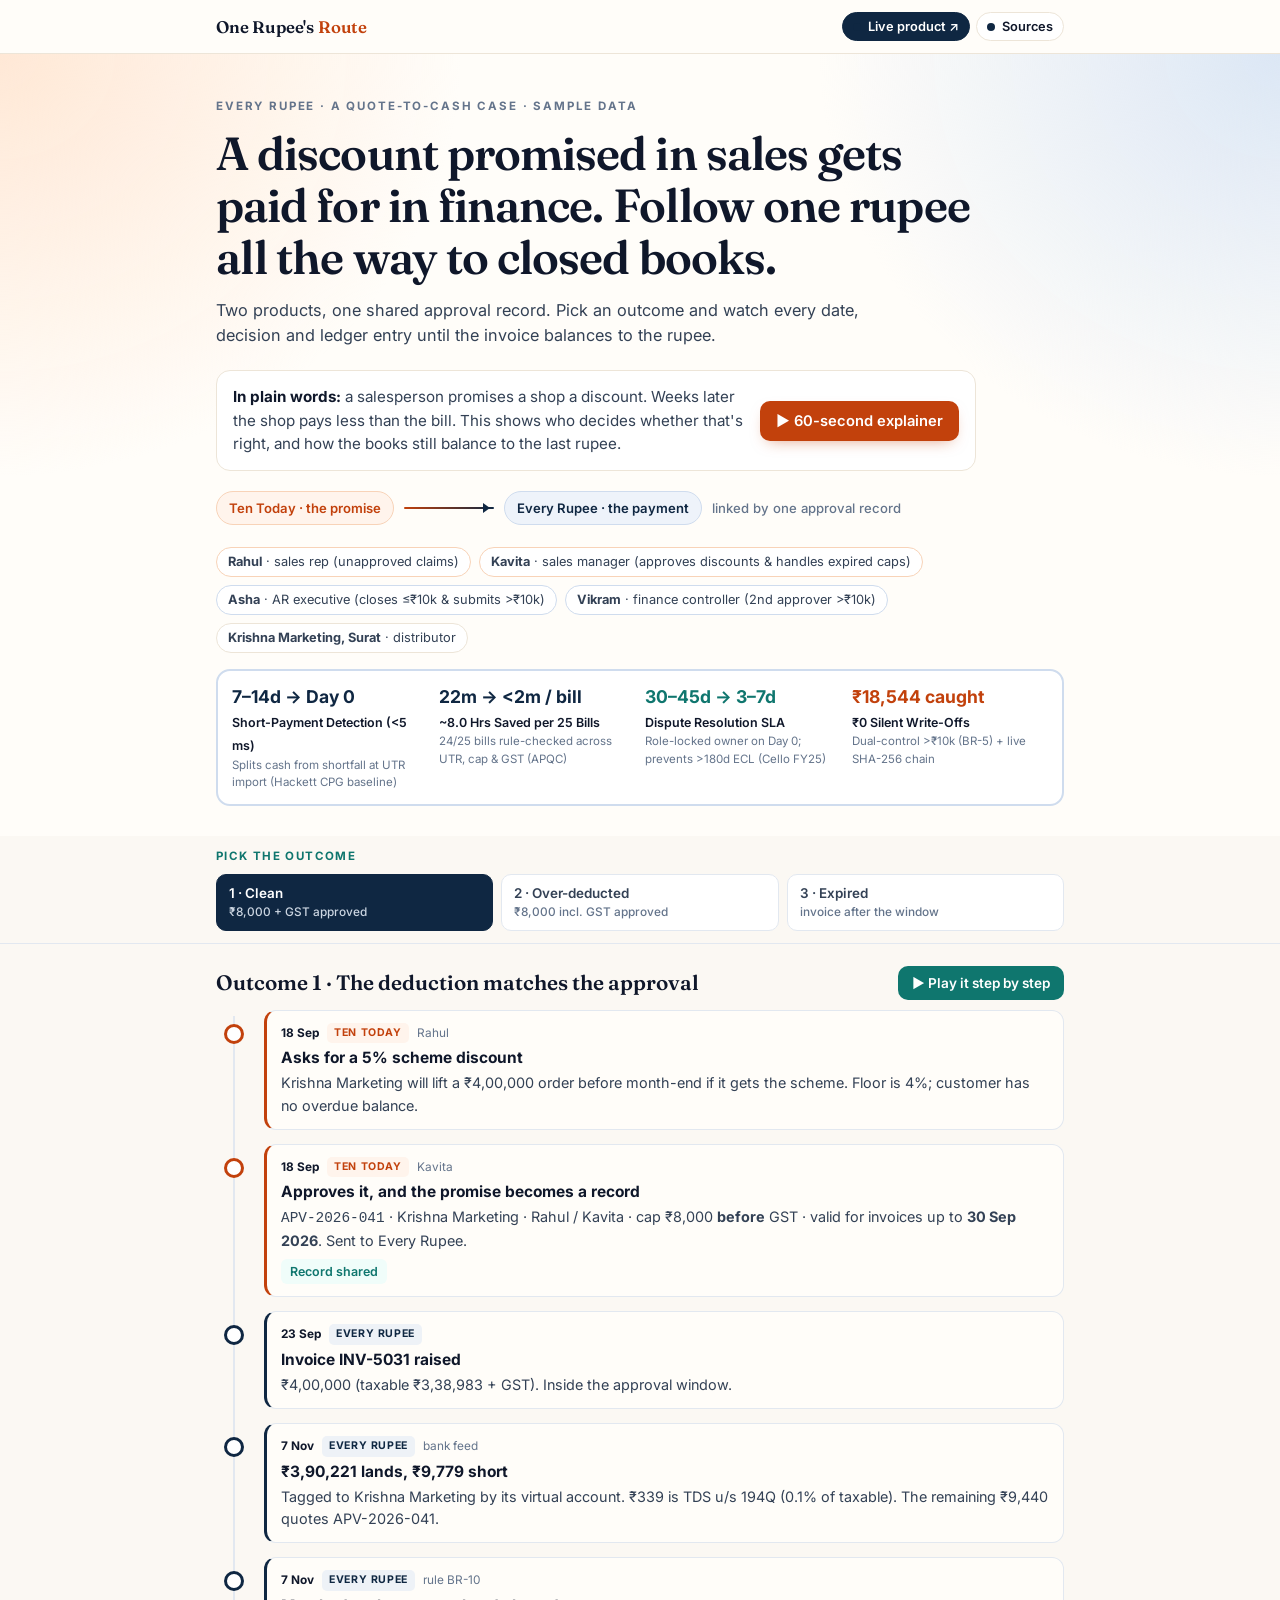
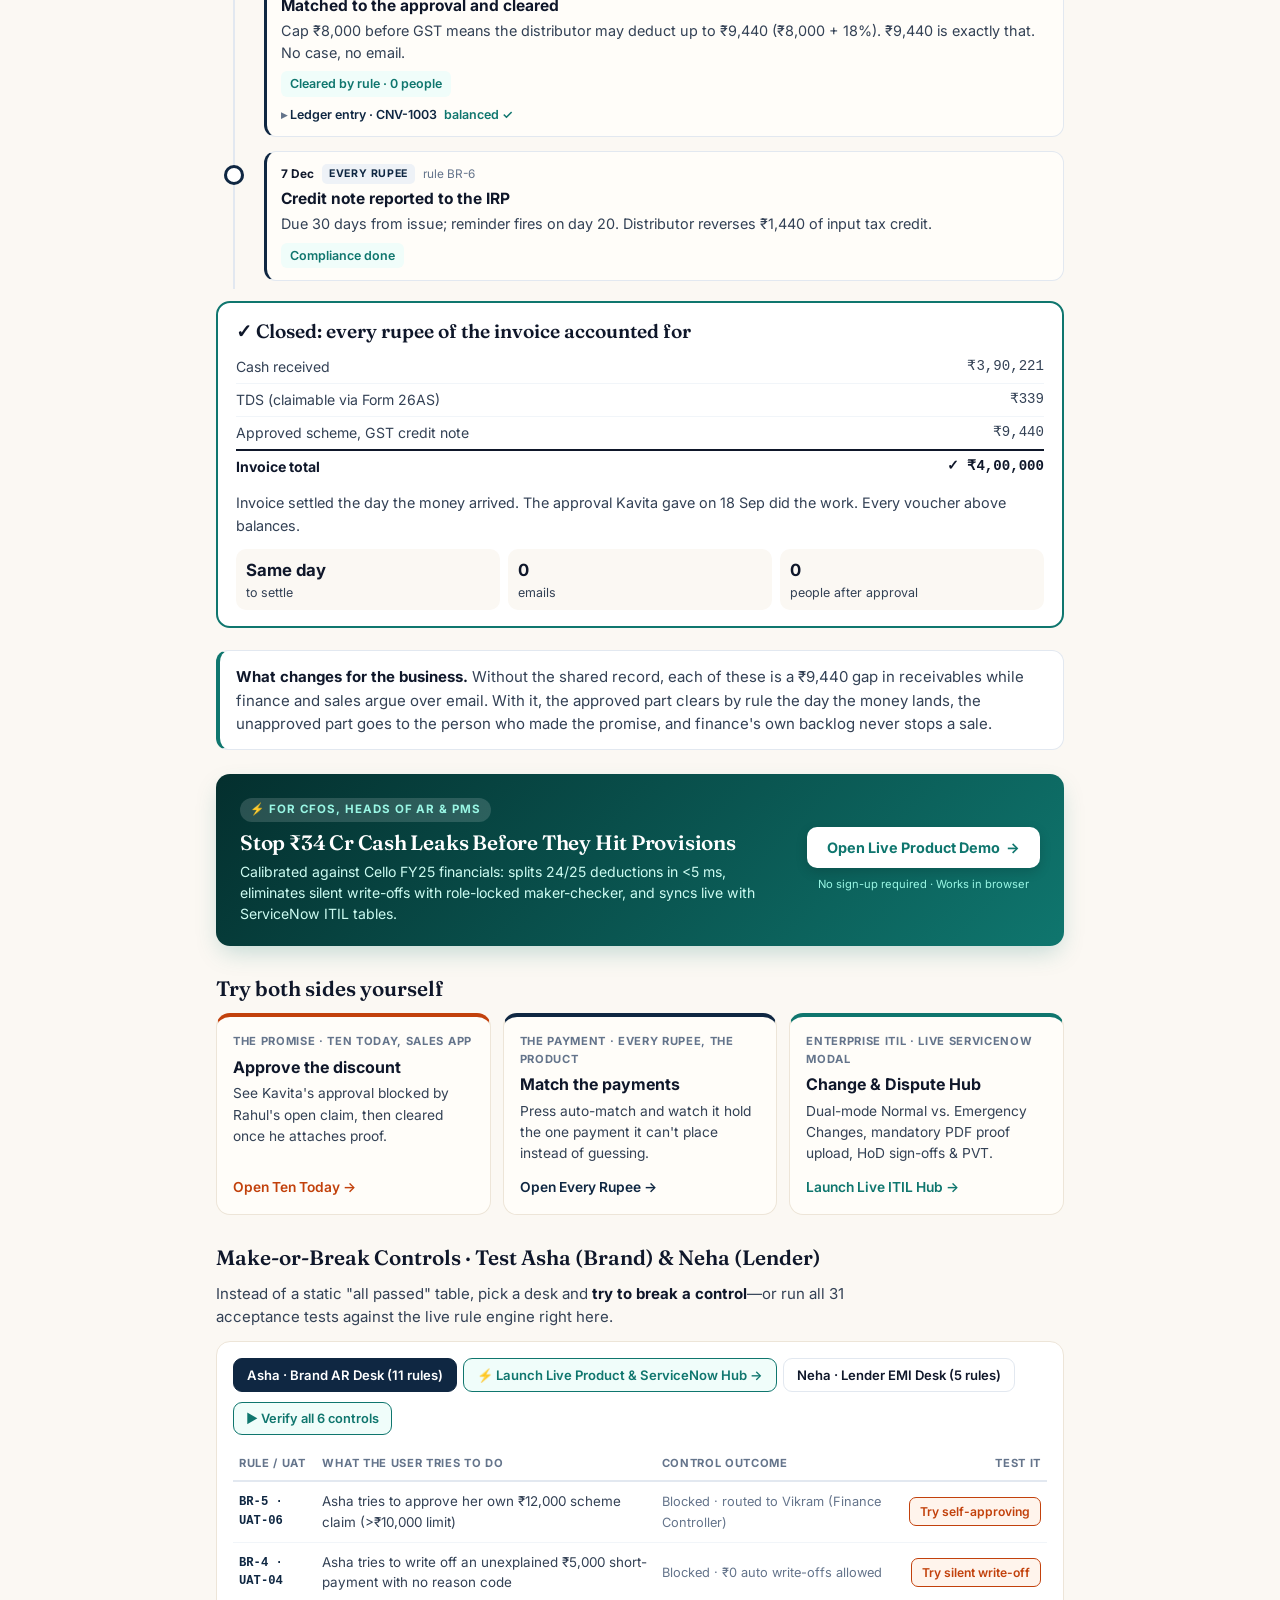
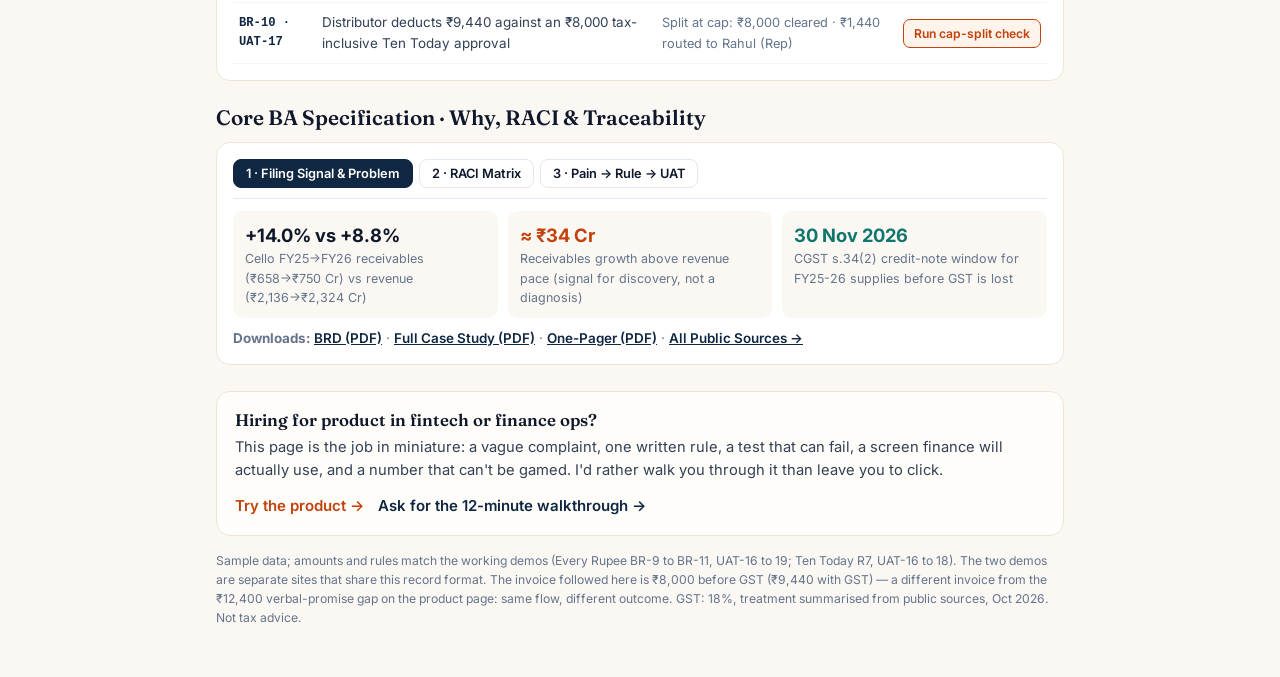
==== commit 9669c6e0: "fix(case-study): resolve duplicate DOM IDs restoring step-by-step playback and add executive CFO/PM " ====
--- a/site/index.html
+++ b/site/index.html
@@ -117,262 +117,39 @@
 <ol class="tl" id="tl"></ol>
 <div class="close" id="close"></div>
 <div class="why"><b style="color:var(--ink)">What changes for the business.</b> Without the shared record, each of these is a ₹9,440 gap in receivables while finance and sales argue over email. With it, the approved part clears by rule the day the money lands, the unapproved part goes to the person who made the promise, and finance's own backlog never stops a sale.</div>
+
+<div style="background:linear-gradient(135deg, #042F2E 0%, #0F766E 100%);color:#fff;border-radius:14px;padding:22px 24px;margin:24px 0 20px;box-shadow:0 10px 25px -5px rgba(15,118,110,0.25);display:flex;justify-content:space-between;align-items:center;flex-wrap:wrap;gap:16px">
+  <div style="max-width:540px">
+    <div style="display:inline-flex;align-items:center;gap:6px;background:rgba(255,255,255,0.15);padding:3px 10px;border-radius:99px;font-size:.72rem;font-weight:700;letter-spacing:.08em;text-transform:uppercase;color:#99F6E4;margin-bottom:8px">
+      <span>⚡ For CFOs, Heads of AR &amp; PMs</span>
+    </div>
+    <h3 style="margin:0 0 6px;font:600 1.3rem Fraunces,Georgia,serif;color:#fff;letter-spacing:-.01em">Stop ₹34 Cr Cash Leaks Before They Hit Provisions</h3>
+    <p style="margin:0;font-size:.88rem;color:#CCFBF1;line-height:1.5">
+      Calibrated against Cello FY25 financials: splits 24/25 deductions in &lt;5 ms, eliminates silent write-offs with role-locked maker-checker, and syncs live with ServiceNow ITIL tables.
+    </p>
+  </div>
+  <div style="display:flex;flex-direction:column;gap:8px">
+    <a href="https://every-rupee-gets-owner.lovable.app/demo" style="background:#fff;color:#0F766E;font:700 .9rem Inter,Arial;padding:12px 20px;border-radius:10px;text-decoration:none;text-align:center;box-shadow:0 4px 12px rgba(0,0,0,0.15);display:inline-flex;align-items:center;justify-content:center;gap:6px">
+      <span>Open Live Product Demo</span>
+      <span>→</span>
+    </a>
+    <span style="font-size:.7rem;color:#99F6E4;text-align:center">No sign-up required · Works in browser</span>
+  </div>
+</div>
+
 <h2 class="nx">Try both sides yourself</h2>
 <div class="next" style="display:grid;grid-template-columns:repeat(auto-fit,minmax(250px,1fr));gap:12px">
 <a class="nc s" href="https://tentoday.vercel.app/app.html"><small>The promise · Ten Today, sales app</small><b>Approve the discount</b><span>See Kavita's approval blocked by Rahul's open claim, then cleared once he attaches proof.</span><em>Open Ten Today →</em></a>
 <a class="nc f" href="https://every-rupee-gets-owner.lovable.app/demo"><small>The payment · Every Rupee, the product</small><b>Match the payments</b><span>Press auto-match and watch it hold the one payment it can't place instead of guessing.</span><em>Open Every Rupee →</em></a>
-<a class="nc" href="#proof" style="border-top-color:#0071E3"><small>Enterprise ITIL · ServiceNow API</small><b>Change &amp; Dispute Hub</b><span>Dual-mode Normal vs. Emergency Changes, mandatory proof gates, HoD sign-offs &amp; PVT verification.</span><em style="color:#0071E3">Open ServiceNow Hub →</em></a>
-</div>
-<section class="proof" id="proof">
-  <div id="sn-case-study-card" style="background:#fff;border:1px solid #EDE5D8;border-top:4px solid #0071E3;border-radius:14px;padding:18px 20px;margin-bottom:18px">
-    <div style="display:flex;justify-content:space-between;align-items:center;flex-wrap:wrap;gap:10px;margin-bottom:12px">
-      <div>
-        <span style="font-size:.7rem;font-weight:700;letter-spacing:.12em;text-transform:uppercase;color:#0071E3">Enterprise ITIL Architecture · 10-Second Live Animated Walkthrough</span>
-        <h3 style="margin:2px 0 0;font:600 1.25rem Fraunces,Georgia,serif;color:var(--ink)">How Every Rupee Resolves Short-Payments via ServiceNow</h3>
-      </div>
-      <div style="display:flex;gap:8px;align-items:center">
-        <span id="sn-flow-badge" style="font-size:.78rem;font-weight:700;padding:4px 10px;border-radius:99px;background:#EFF6FF;color:#1D4ED8">Step 1 · Short-Payment Dispatched (Day 0)</span>
-        <button id="sn-flow-replay" type="button" style="font:600 .76rem Inter,Arial;padding:4px 9px;border-radius:6px;border:1px solid #CBD5E1;background:#fff;cursor:pointer">↻ Replay</button>
-      </div>
-    </div>
-
-    <!-- 3 Animated Steps Grid -->
-    <div style="display:grid;grid-template-columns:repeat(auto-fit,minmax(240px,1fr));gap:10px" id="sn-flow-steps">
-      <div id="sn-step-1" style="background:#F8FAFC;border:2px solid #0071E3;border-radius:10px;padding:12px;transition:all .35s">
-        <div style="display:flex;justify-content:space-between;font-size:.7rem;color:#64748B;font-weight:700;margin-bottom:4px">
-          <span style="color:#0071E3">1 · SHORT-PAYMENT DETECTED</span>
-          <span style="font-family:ui-monospace,Menlo,monospace">Day 0</span>
-        </div>
-        <b style="display:block;font-size:.88rem;color:#0F2742;margin-bottom:4px">Dispatched to ServiceNow Table API</b>
-        <p style="font-size:.78rem;color:#475569;margin:0 0 6px;line-height:1.45">Unapproved gap is matched in &lt;5 ms. Engine fires <code>POST /api/now/table/change_request</code> with 7-day Normal or 2-day Emergency SLA.</p>
-        <span style="display:inline-block;font-size:.7rem;font-weight:700;padding:2px 6px;border-radius:4px;background:#DBEAFE;color:#1E40AF">CHG-NRM-102 (Active)</span>
-      </div>
-
-      <div id="sn-step-2" style="background:#F8FAFC;border:1px solid #E2E8F0;border-radius:10px;padding:12px;opacity:.65;transition:all .35s">
-        <div style="display:flex;justify-content:space-between;font-size:.7rem;color:#64748B;font-weight:700;margin-bottom:4px">
-          <span style="color:#0071E3">2 · MANDATORY PROOF GATE</span>
-          <span style="font-family:ui-monospace,Menlo,monospace">Day 1</span>
-        </div>
-        <b style="display:block;font-size:.88rem;color:#0F2742;margin-bottom:4px">sys_attachment Gate Enforced</b>
-        <p style="font-size:.78rem;color:#475569;margin:0 0 6px;line-height:1.45">Ticket stays locked. Sales/Logistics attaches signed GRN or approved Trade Circular to prevent silent write-offs.</p>
-        <span id="sn-badge-2" style="display:inline-block;font-size:.7rem;font-weight:700;padding:2px 6px;border-radius:4px;background:#FEF3C7;color:#92400E">Awaiting Signed GRN</span>
-      </div>
-
-      <div id="sn-step-3" style="background:#F8FAFC;border:1px solid #E2E8F0;border-radius:10px;padding:12px;opacity:.65;transition:all .35s">
-        <div style="display:flex;justify-content:space-between;font-size:.7rem;color:#64748B;font-weight:700;margin-bottom:4px">
-          <span style="color:#0071E3">3 · HOD &amp; PVT SIGN-OFF</span>
-          <span style="font-family:ui-monospace,Menlo,monospace">Day 2 (Within SLA)</span>
-        </div>
-        <b style="display:block;font-size:.88rem;color:#0F2742;margin-bottom:4px">Post-Validation Test Pass</b>
-        <p style="font-size:.78rem;color:#475569;margin:0 0 6px;line-height:1.45">Finance Head (Vikram) signs off. Post-Validation Testing verifies GST credit-note &amp; ledger balance before ticket closes.</p>
-        <span id="sn-badge-3" style="display:inline-block;font-size:.7rem;font-weight:700;padding:2px 6px;border-radius:4px;background:#F1F5F9;color:#64748B">Pending PVT</span>
-      </div>
-    </div>
-  </div>
-
-  <script>
-  (function(){
-    var step = 1;
-    var timer;
-    var b1 = document.getElementById('sn-step-1');
-    var b2 = document.getElementById('sn-step-2');
-    var b3 = document.getElementById('sn-step-3');
-    var badge = document.getElementById('sn-flow-badge');
-    var replayBtn = document.getElementById('sn-flow-replay');
-    if (!b1 || !b2 || !b3) return;
-
-    function runFlow() {
-      if (step === 1) {
-        b1.style.border = '2px solid #0071E3'; b1.style.opacity = '1';
-        b2.style.border = '1px solid #E2E8F0'; b2.style.opacity = '.65';
-        b3.style.border = '1px solid #E2E8F0'; b3.style.opacity = '.65';
-        if (badge) { badge.textContent = 'Step 1 · Short-Payment Dispatched (Day 0)'; badge.style.background = '#EFF6FF'; badge.style.color = '#1D4ED8'; }
-        step = 2;
-      } else if (step === 2) {
-        b1.style.border = '1px solid #E2E8F0'; b1.style.opacity = '.85';
-        b2.style.border = '2px solid #D97706'; b2.style.opacity = '1';
-        var bd2 = document.getElementById('sn-badge-2');
-        if (bd2) { bd2.textContent = '✓ Signed_GRN_Verified.pdf Attached'; bd2.style.background = '#DCFCE7'; bd2.style.color = '#15803D'; }
-        if (badge) { badge.textContent = 'Step 2 · Mandatory Proof Attached via sys_attachment'; badge.style.background = '#FEF3C7'; badge.style.color = '#B45309'; }
-        step = 3;
-      } else if (step === 3) {
-        b2.style.border = '1px solid #E2E8F0'; b2.style.opacity = '.85';
-        b3.style.border = '2px solid #16A34A'; b3.style.opacity = '1';
-        var bd3 = document.getElementById('sn-badge-3');
-        if (bd3) { bd3.textContent = '✓ PVT Passed · Closed (Resolved)'; bd3.style.background = '#DCFCE7'; bd3.style.color = '#15803D'; }
-        if (badge) { badge.textContent = 'Step 3 · PVT Passed · Ticket Closed Successfully (Day 2)'; badge.style.background = '#DCFCE7'; badge.style.color = '#15803D'; }
-        step = 4;
-      } else {
-        step = 1;
-      }
-    }
-
-    timer = setInterval(runFlow, 2500);
-    if (replayBtn) {
-      replayBtn.onclick = function() {
-        clearInterval(timer);
-        step = 1;
-        runFlow();
-        timer = setInterval(runFlow, 2500);
-      };
-    }
-  })();
-  </scriptl>
-<html lang="en"><head><meta charset="utf-8"><meta name="viewport" content="width=device-width,initial-scale=1">
-<title>Every Rupee · Quote to Cash — one rupee's route from approval to closed books</title>
-<meta name="description" content="One discount, followed from the sales approval to a closed invoice and balanced books: three real outcomes, every step dated, every entry posted.">
-<meta property="og:type" content="website">
-<meta property="og:title" content="Every Rupee · Quote to Cash — one rupee's route from approval to closed books">
-<meta property="og:description" content="A discount promised in sales gets paid for in finance. Pick an outcome and watch every date, decision and ledger entry until the invoice balances to the rupee.">
-<meta property="og:url" content="https://everyrupee-o2c.vercel.app/">
-<meta property="og:image" content="https://everyrupee-o2c.vercel.app/og.png">
-<meta name="twitter:card" content="summary_large_image">
-<link rel="canonical" href="https://everyrupee-o2c.vercel.app/">
-<link rel="icon" href="favicon.svg">
-<link href="https://fonts.googleapis.com/css2?family=Inter:wght@400;500;600;700&family=Fraunces:opsz,wght@9..144,500;9..144,600&display=swap" rel="stylesheet">
-<style>
-:root{--ink:#0F172A;--txt:#334155;--mut:#64748B;--line:#E2E8F0;--navy:#0F2742;--teal:#0F766E;--tealbg:#F0FDFA;--amber:#B45309;--amberbg:#FFFBEB;--red:#B91C1C;--redbg:#FEF2F2;--bg:#FBF8F3;--tt:#C2410C;--ttbg:#FFF4EC;--paper:#FFFDF9}
-*{box-sizing:border-box}body{margin:0;font:15px/1.55 Inter,Arial,sans-serif;color:var(--txt);background:var(--bg)}
-.w{max-width:880px;margin:0 auto;padding:0 16px}
-.mast{border-bottom:1px solid #EDE5D8;background:var(--paper)}.mast .w{display:flex;justify-content:space-between;align-items:center;gap:10px;padding-top:12px;padding-bottom:12px;flex-wrap:wrap}
-.wm{font:600 1.05rem Fraunces,Georgia,serif;color:var(--ink);text-decoration:none;letter-spacing:-.01em}.wm i{font-style:normal;color:var(--tt)}
-.mast nav a{font:600 .8rem Inter,Arial;color:var(--txt);text-decoration:none;margin-left:14px}.mast nav a:hover{color:var(--ink)}.mast nav a:first-child{margin-left:0}
-.top{background:radial-gradient(60% 90% at 0% 0%,#FFE8D6 0%,transparent 60%),radial-gradient(60% 90% at 100% 0%,#DCE7F5 0%,transparent 60%),var(--paper)}
-.top .w{padding-top:44px;padding-bottom:30px}
-.k{font-size:.72rem;font-weight:700;letter-spacing:.16em;color:var(--mut);text-transform:uppercase;margin:0 0 12px}
-h1{font:600 clamp(1.9rem,4.4vw,2.9rem)/1.12 Fraunces,Georgia,serif;color:var(--ink);margin:0 0 14px;letter-spacing:-.02em;max-width:760px}
-.lead{color:var(--txt);margin:0 0 22px;max-width:660px;font-size:1.02rem}
-.rt{display:flex;align-items:center;gap:10px;margin:0 0 22px;font-size:.82rem;font-weight:600;flex-wrap:wrap}
-.rt .a{color:var(--tt);background:var(--ttbg);border:1px solid #F8D3B8;padding:6px 12px;border-radius:99px}
-.rt .b{color:var(--navy);background:#EEF3FA;border:1px solid #CFDCEE;padding:6px 12px;border-radius:99px}
-.rt .ln{flex:0 1 90px;height:2px;background:linear-gradient(90deg,var(--tt),var(--navy));border-radius:2px;position:relative}.rt .ln:after{content:"";position:absolute;right:-1px;top:-4px;border:5px solid transparent;border-left:7px solid var(--navy)}
-.rt .rec{color:var(--mut);font-weight:500}
-.cast{display:flex;flex-wrap:wrap;gap:8px}.cast span{background:#fff;border:1px solid #EDE5D8;border-radius:99px;padding:4px 11px;font-size:.8rem;color:var(--txt)}.cast span.s{border-color:#F8D3B8}.cast span.f{border-color:#CFDCEE}
-.pick{position:sticky;top:0;z-index:5;background:rgba(251,248,243,.96);backdrop-filter:blur(6px);border-bottom:1px solid var(--line)}
-.pick .w{padding-top:12px;padding-bottom:12px}.pick p{margin:0 0 8px;font-size:.72rem;font-weight:700;letter-spacing:.12em;text-transform:uppercase;color:var(--teal)}
-.mode{display:grid;grid-template-columns:repeat(3,1fr);gap:8px}
-.mode button{font:600 .84rem/1.3 Inter,Arial;padding:10px 12px;border-radius:10px;border:1px solid var(--line);background:#fff;color:var(--txt);cursor:pointer;text-align:left}
-.mode button small{display:block;font-weight:500;color:var(--mut);font-size:.74rem;margin-top:2px}
-.mode button.on{background:var(--navy);color:#fff;border-color:var(--navy)}.mode button.on small{color:#CBD5E1}
-.bar2{display:flex;justify-content:space-between;align-items:center;margin:22px 0 10px;gap:10px;flex-wrap:wrap}.bar2 h2{margin:0;color:var(--ink);font:600 1.3rem Fraunces,Georgia,serif}
-details.lg{margin-top:8px}details.lg summary{cursor:pointer;font-size:.78rem;font-weight:600;color:var(--navy);list-style:none}details.lg summary::-webkit-details-marker{display:none}details.lg summary:before{content:"▸ ";color:var(--mut)}details.lg[open] summary:before{content:"▾ "}details.lg summary span{color:var(--teal);font-weight:600;margin-left:4px}.pc{display:flex;align-items:center;gap:10px}#prog{font-size:.8rem;color:var(--mut);font-weight:600}.ev.now .box{border-color:var(--teal);box-shadow:0 0 0 3px #CCFBF1}.play{font:600 .85rem Inter,Arial;padding:9px 14px;border-radius:10px;border:0;background:var(--teal);color:#fff;cursor:pointer}
-ol.tl{list-style:none;margin:0;padding:0;position:relative}
-ol.tl:before{content:"";position:absolute;left:17px;top:6px;bottom:6px;width:2px;background:var(--line)}
-.ev{position:relative;padding:0 0 14px 48px;transition:opacity .35s,transform .35s}
-.ev.hide{opacity:0;transform:translateY(8px)}
-.dot{position:absolute;left:8px;top:14px;width:20px;height:20px;border-radius:50%;background:#fff;border:3px solid var(--navy)}
-.ev.tt .dot{border-color:var(--tt)}.ev.end .dot{background:var(--teal);border-color:var(--teal)}
-.box{background:var(--paper);border:1px solid var(--line);border-radius:12px;padding:12px 14px}
-.meta{display:flex;gap:8px;flex-wrap:wrap;align-items:center;font-size:.74rem;color:var(--mut);margin-bottom:3px}
-.tag{font-weight:700;letter-spacing:.06em;text-transform:uppercase;font-size:.66rem;padding:2px 7px;border-radius:5px;background:#EEF2F7;color:var(--navy)}
-.ev.tt .tag{background:var(--ttbg);color:var(--tt)}.ev.tt .box{border-left:3px solid var(--tt)}.ev.er .box{border-left:3px solid var(--navy)}
-.box b.h{display:block;color:var(--ink);font-size:.97rem}
-.box p{margin:2px 0 0;font-size:.9rem}
-.chip{display:inline-block;margin-top:7px;font-size:.78rem;font-weight:600;padding:3px 9px;border-radius:6px}
-.ok{background:var(--tealbg);color:var(--teal)}.am{background:var(--amberbg);color:var(--amber)}.rd{background:var(--redbg);color:var(--red)}
-table.jv{width:100%;border-collapse:collapse;margin-top:8px;font-size:.8rem}
-table.jv td{padding:4px 6px;border-top:1px solid #F1F5F9}table.jv td.n{text-align:right;font-family:ui-monospace,Menlo,monospace;white-space:nowrap}
-table.jv tr.hd td{color:var(--mut);font-size:.68rem;text-transform:uppercase;letter-spacing:.06em;border:0}
-.close{background:#fff;border:2px solid var(--teal);border-radius:14px;padding:16px 18px;margin:6px 0 0}
-.close h3{margin:0 0 8px;color:var(--ink);font:600 1.2rem Fraunces,Georgia,serif}
-table.rc{width:100%;border-collapse:collapse;font-size:.88rem}table.rc td{padding:5px 0;border-bottom:1px solid #F1F5F9}table.rc td.n{text-align:right;white-space:nowrap;font-family:ui-monospace,Menlo,monospace}
-table.rc tr.t td{font-weight:700;color:var(--ink);border-bottom:0;border-top:2px solid var(--ink)}
-.kpis{display:grid;grid-template-columns:repeat(3,1fr);gap:8px;margin-top:12px}.kpis div{background:var(--bg);border-radius:10px;padding:8px 10px;font-size:.78rem}.kpis b{display:block;font-size:1.05rem;color:var(--ink)}
-.why{background:#fff;border:1px solid var(--line);border-left:4px solid var(--teal);border-radius:12px;padding:14px 16px;margin:22px 0 0}
-.links{display:flex;gap:10px;flex-wrap:wrap;margin:18px 0 0}.links a{font:600 .86rem Inter,Arial;padding:10px 14px;border-radius:10px;text-decoration:none;border:1px solid var(--line);background:#fff;color:var(--navy)}.links a.p{background:var(--navy);color:#fff;border-color:var(--navy)}
-.note{font-size:.76rem;color:var(--mut);margin:16px 0 50px}
-@media(max-width:600px){.rt{display:grid;grid-template-columns:auto;justify-items:start;gap:6px}.rt .ln{width:2px;height:16px;flex:none;margin-left:22px;background:linear-gradient(180deg,var(--tt),var(--navy))}.rt .ln:after{right:-5px;top:auto;bottom:-8px;border:5px solid transparent;border-top:7px solid var(--navy)}.mast nav a{margin-left:10px;font-size:.76rem}.mode button{white-space:nowrap;font-size:.72rem}h1{font-size:1.65rem}.mode{grid-template-columns:repeat(3,1fr);gap:6px}.mode button{padding:8px 8px;font-size:.76rem;text-align:center}.mode button small{display:none}.pick .w{padding-top:8px;padding-bottom:8px}.pick p{display:none}.kpis{grid-template-columns:1fr 1fr 1fr}.ev{padding-left:40px}ol.tl:before{left:13px}.dot{left:4px}}
-.mast nav{display:flex;gap:6px;flex-wrap:wrap}.mast nav a{display:flex;align-items:center;gap:7px;margin:0!important;padding:6px 10px;border:1px solid #EDE5D8;border-radius:99px;background:#fff;font-size:.8rem;color:var(--ink)}
-.mast nav a small{font-weight:500;color:var(--mut);font-size:.72rem}.mast nav a i{width:8px;height:8px;border-radius:50%;display:inline-block}
-.mast nav .n1 i{background:var(--tt)}.mast nav .n2 i{background:var(--navy)}.mast nav .n3 i{background:#9CA3AF}.mast nav a:hover{border-color:#D6C9B5}.mast nav a.on{background:var(--ttbg);border-color:#F8D3B8;color:var(--tt)}
-@media(max-width:760px){.mast nav a.hide-m{display:none}}
-.nx{font:600 1.3rem Fraunces,Georgia,serif;color:var(--ink);margin:30px 0 12px}
-.next{display:grid;grid-template-columns:repeat(3,1fr);gap:12px}
-.nc{display:flex;flex-direction:column;gap:4px;padding:16px;border-radius:14px;background:var(--paper);border:1px solid #EDE5D8;border-top:4px solid #9CA3AF;text-decoration:none;color:var(--txt)}
-.nc.s{border-top-color:var(--tt)}.nc.f{border-top-color:var(--navy)}
-.nc small{font-size:.7rem;font-weight:700;letter-spacing:.06em;text-transform:uppercase;color:var(--mut)}
-.nc b{color:var(--ink);font-size:1rem}.nc span{font-size:.86rem}.nc em{font-style:normal;font-weight:600;font-size:.86rem;margin-top:auto;padding-top:8px}
-.nc.s em{color:var(--tt)}.nc.f em{color:var(--navy)}.nc.l em{color:#4B5563}.nc:hover{border-color:#D6C9B5}
-@media(max-width:700px){.next{grid-template-columns:1fr}.mast nav a small{display:none}}
-.next.two{grid-template-columns:1fr 1fr}
-.proof{margin-top:8px}.pl{margin:0 0 12px;max-width:640px}.pl b{color:var(--ink)}
-.pr{display:grid;grid-template-columns:1fr 1fr;gap:1px;background:#EDE5D8;border:1px solid #EDE5D8;border-radius:12px;overflow:hidden}
-.pr a{background:var(--paper);padding:13px 15px;text-decoration:none;color:var(--txt);display:flex;flex-direction:column;gap:2px}.pr a:hover{background:#fff}
-.pr b{color:var(--ink);font-size:.92rem}.pr span{font-size:.82rem;color:var(--mut)}
-@media(max-width:700px){.next.two,.pr{grid-template-columns:1fr}}
-.plain{display:flex;gap:14px;align-items:center;flex-wrap:wrap;background:#fff;border:1px solid #EDE5D8;border-radius:14px;padding:14px 16px;margin:0 0 20px;max-width:760px}
-.plain p{margin:0;flex:1 1 380px;font-size:.95rem}.plain b{color:var(--ink)}
-#xp{font:600 .92rem Inter,Arial;background:var(--tt);color:#fff;border:0;border-radius:10px;padding:11px 16px;cursor:pointer;white-space:nowrap;box-shadow:0 6px 16px -8px rgba(194,65,12,.6)}
-.xg{position:fixed;left:50%;bottom:18px;transform:translateX(-50%);width:min(560px,calc(100% - 24px));background:#111827;color:#F9FAFB;border-radius:16px;padding:16px 18px 14px;z-index:50;box-shadow:0 18px 40px -10px rgba(0,0,0,.45);font-size:.98rem;line-height:1.5}
-.xg .st{font-size:.7rem;letter-spacing:.12em;text-transform:uppercase;color:#FDBA74;font-weight:700;margin:0 0 6px}
-.xg p{margin:0 0 12px}.xg b{color:#fff}
-.xg .bar{height:3px;background:#374151;border-radius:3px;overflow:hidden;margin:0 0 12px}.xg .bar i{display:block;height:100%;width:0;background:#FDBA74}
-.xg .ctl{display:flex;justify-content:space-between;align-items:center;gap:8px}.xg button{font:600 .85rem Inter,Arial;border-radius:9px;padding:8px 13px;cursor:pointer;border:1px solid #4B5563;background:transparent;color:#E5E7EB}
-.xg button.n{background:#fff;color:#111827;border-color:#fff}.xg .x{border:0;padding:4px 6px;color:#9CA3AF}
-.xhl{scroll-margin-top:96px;outline:3px solid #FDBA74!important;outline-offset:4px;border-radius:12px;transition:outline-color .3s}
-</style></head><body>
-<div class="mast"><div class="w"><a class="wm" href="index.html">One Rupee's <i>Route</i></a><nav><a class="n2" href="https://every-rupee-gets-owner.lovable.app/demo" style="background:var(--navy);color:#fff;border-color:var(--navy)"><i></i>Live product ↗</a><a class="n2" href="sources.html"><i></i>Sources</a></nav></div></div>
-<header class="top"><div class="w">
-<p class="k">Every Rupee · a quote-to-cash case · sample data</p>
-<h1>A discount promised in sales gets paid for in finance. Follow one rupee all the way to closed books.</h1>
-<p class="lead">Two products, one shared approval record. Pick an outcome and watch every date, decision and ledger entry until the invoice balances to the rupee.</p>
-<div class="plain"><p><b>In plain words:</b> a salesperson promises a shop a discount. Weeks later the shop pays less than the bill. This shows who decides whether that's right, and how the books still balance to the last rupee.</p><button id="xp" type="button">▶ 60-second explainer</button></div>
-<div class="rt"><span class="a">Ten Today · the promise</span><span class="ln"></span><span class="b">Every Rupee · the payment</span><span class="rec">linked by one approval record</span></div>
-<div class="cast"><span class="s"><b>Rahul</b> · sales rep (unapproved claims)</span><span class="s"><b>Kavita</b> · sales manager (approves discounts &amp; handles expired caps)</span><span class="f"><b>Asha</b> · AR executive (closes ≤₹10k &amp; submits &gt;₹10k)</span><span class="f"><b>Vikram</b> · finance controller (2nd approver &gt;₹10k)</span><span><b>Krishna Marketing, Surat</b> · distributor</span></div>
-<div style="display:grid;grid-template-columns:repeat(auto-fit,minmax(185px,1fr));gap:10px;margin-top:16px;background:#fff;border:2px solid #CFDCEE;border-radius:14px;padding:12px 14px">
-  <div><b style="display:block;font-size:1.1rem;color:var(--navy)">7–14d → Day 0</b><span style="font-size:.78rem;font-weight:600;color:var(--ink)">Short-Payment Detection (&lt;5 ms)</span><small style="display:block;font-size:.72rem;color:var(--mut)">Splits cash from shortfall at UTR import (Hackett CPG baseline)</small></div>
-  <div><b style="display:block;font-size:1.1rem;color:var(--navy)">22m → &lt;2m / bill</b><span style="font-size:.78rem;font-weight:600;color:var(--ink)">~8.0 Hrs Saved per 25 Bills</span><small style="display:block;font-size:.72rem;color:var(--mut)">24/25 bills rule-checked across UTR, cap &amp; GST (APQC)</small></div>
-  <div><b style="display:block;font-size:1.1rem;color:var(--teal)">30–45d → 3–7d</b><span style="font-size:.78rem;font-weight:600;color:var(--ink)">Dispute Resolution SLA</span><small style="display:block;font-size:.72rem;color:var(--mut)">Role-locked owner on Day 0; prevents &gt;180d ECL (Cello FY25)</small></div>
-  <div><b style="display:block;font-size:1.1rem;color:var(--tt)">₹18,544 caught</b><span style="font-size:.78rem;font-weight:600;color:var(--ink)">₹0 Silent Write-Offs</span><small style="display:block;font-size:.72rem;color:var(--mut)">Dual-control &gt;₹10k (BR-5) + live SHA-256 chain</small></div>
-</div>
-</div></header>
-<nav class="pick"><div class="w"><p>Pick the outcome</p><div class="mode">
-<button data-m="pre" class="on">1 · Clean<small>₹8,000 + GST approved</small></button>
-<button data-m="inc">2 · Over-deducted<small>₹8,000 incl. GST approved</small></button>
-<button data-m="late">3 · Expired<small>invoice after the window</small></button>
-</div></div></nav>
-<main class="w">
-<div class="bar2"><h2 id="ttl"></h2><span class="pc"><span id="prog"></span><button class="play" id="play">▶ Play it step by step</button></span></div>
-<ol class="tl" id="tl"></ol>
-<div class="close" id="close"></div>
-<div class="why"><b style="color:var(--ink)">What changes for the business.</b> Without the shared record, each of these is a ₹9,440 gap in receivables while finance and sales argue over email. With it, the approved part clears by rule the day the money lands, the unapproved part goes to the person who made the promise, and finance's own backlog never stops a sale.</div>
-<h2 class="nx">Try both sides yourself</h2>
-<div class="next" style="display:grid;grid-template-columns:repeat(auto-fit,minmax(250px,1fr));gap:12px">
-<a class="nc s" href="https://tentoday.vercel.app/app.html"><small>The promise · Ten Today, sales app</small><b>Approve the discount</b><span>See Kavita's approval blocked by Rahul's open claim, then cleared once he attaches proof.</span><em>Open Ten Today →</em></a>
-<a class="nc f" href="https://every-rupee-gets-owner.lovable.app/demo"><small>The payment · Every Rupee, the product</small><b>Match the payments</b><span>Press auto-match and watch it hold the one payment it can't place instead of guessing.</span><em>Open Every Rupee →</em></a>
-<a class="nc" href="#proof" style="border-top-color:#0071E3"><small>Enterprise ITIL · ServiceNow API</small><b>Change &amp; Dispute Hub</b><span>Dual-mode Normal vs. Emergency Changes, mandatory proof gates, HoD sign-offs &amp; PVT verification.</span><em style="color:#0071E3">Open ServiceNow Hub →</em></a>
-</div>
-<section class="proof" id="proof">
-  <div id="sn-case-study-card" style="background:#fff;border:1px solid #EDE5D8;border-top:4px solid #0071E3;border-radius:14px;padding:18px 20px;margin-bottom:18px">
-    <div style="display:flex;justify-content:space-between;align-items:center;flex-wrap:wrap;gap:10px;margin-bottom:8px">
-      <div>
-        <span style="font-size:.7rem;font-weight:700;letter-spacing:.12em;text-transform:uppercase;color:#0071E3">Enterprise ITIL Architecture · Case Study Visual</span>
-        <h3 style="margin:2px 0 0;font:600 1.2rem Fraunces,Georgia,serif;color:var(--ink)">ServiceNow Change &amp; Dispute Governance</h3>
-      </div>
-      <span style="font-size:.78rem;font-weight:600;padding:4px 10px;border-radius:99px;background:#EFF6FF;color:#1D4ED8">REST Table API: change_request &amp; sys_attachment</span>
-    </div>
-    <p style="font-size:.88rem;color:var(--txt);margin:0 0 14px;max-width:720px">When an unapproved deduction occurs, Every Rupee initiates a structured ServiceNow Change record. To guarantee fiscal integrity, closure is enforced through 3 gates directly in the daily workflow:</p>
-    <div style="display:grid;grid-template-columns:repeat(auto-fit,minmax(240px,1fr));gap:10px">
-      <div style="background:#F8FAFC;border:1px solid #E2E8F0;border-radius:10px;padding:12px">
-        <b style="display:block;font-size:.84rem;color:#0F2742;margin-bottom:4px">1 · Dual Change Types &amp; SLAs</b>
-        <span style="font-size:.78rem;color:#64748B"><b>Normal Change</b> (7-day TAT) vs. <b>Emergency Change</b> (2-day TAT). Real-time countdown triggers SLA breach incident if current day exceeds target end date.</span>
-      </div>
-      <div style="background:#F8FAFC;border:1px solid #E2E8F0;border-radius:10px;padding:12px">
-        <b style="display:block;font-size:.84rem;color:#0F2742;margin-bottom:4px">2 · Mandatory Proof Gate</b>
-        <span style="font-size:.78rem;color:#64748B">Signed GRN or Trade Circular attached via <code>sys_attachment</code>. Ticket is physically locked until proof document is attached.</span>
-      </div>
-      <div style="background:#F8FAFC;border:1px solid #E2E8F0;border-radius:10px;padding:12px">
-        <b style="display:block;font-size:.84rem;color:#0F2742;margin-bottom:4px">3 · HoD &amp; PVT Sign-off Gate</b>
-        <span style="font-size:.78rem;color:#64748B">Requires Finance Head (Vikram) sign-off + Post-Validation Testing (PVT) sign-off before ticket transitions to Closed (Resolved).</span>
-      </div>
-    </div>
-  </div><h2 class="nx">Make-or-Break Controls · Test Asha (Brand) &amp; Neha (Lender)</h2>
+<a class="nc" href="https://every-rupee-gets-owner.lovable.app/demo" style="border-top-color:#0F766E"><small>Enterprise ITIL · Live ServiceNow Modal</small><b>Change &amp; Dispute Hub</b><span>Dual-mode Normal vs. Emergency Changes, mandatory PDF proof upload, HoD sign-offs &amp; PVT.</span><em style="color:#0F766E">Launch Live ITIL Hub →</em></a>
+</div>
+<section class="proof" id="proof"><h2 class="nx">Make-or-Break Controls · Test Asha (Brand) &amp; Neha (Lender)</h2>
 <p class="pl">Instead of a static "all passed" table, pick a desk and <b>try to break a control</b>—or run all 31 acceptance tests against the live rule engine right here.</p>
 <div style="background:#fff;border:1px solid #EDE5D8;border-radius:14px;padding:16px;margin-bottom:16px">
   <div style="display:flex;justify-content:space-between;align-items:center;gap:10px;flex-wrap:wrap;margin-bottom:12px">
     <div style="display:flex;gap:6px;flex-wrap:wrap" id="mb-tabs">
       <button type="button" data-p="asha" style="font:600 .82rem Inter,Arial;padding:8px 13px;border-radius:9px;border:1px solid var(--navy);background:var(--navy);color:#fff;cursor:pointer">Asha · Brand AR Desk (11 rules)</button>
-      <a href="#proof" style="font:600 .82rem Inter,Arial;padding:8px 13px;border-radius:9px;border:1px solid #0071E3;background:#EFF6FF;color:#1D4ED8;text-decoration:none;display:inline-flex;align-items:center;gap:6px">⚡ ServiceNow ITIL Hub (Normal / Emergency Changes, HoD &amp; PVT) →</a>
+      <a href="https://every-rupee-gets-owner.lovable.app/demo" style="font:600 .82rem Inter,Arial;padding:8px 13px;border-radius:9px;border:1px solid #0F766E;background:#F0FDFA;color:#0F766E;text-decoration:none;display:inline-flex;align-items:center;gap:6px">⚡ Launch Live Product &amp; ServiceNow Hub →</a>
       <button type="button" data-p="neha" style="font:600 .82rem Inter,Arial;padding:8px 13px;border-radius:9px;border:1px solid var(--line);background:#fff;color:var(--ink);cursor:pointer">Neha · Lender EMI Desk (5 rules)</button>
     </div>
     <button type="button" id="mb-runall" style="font:600 .8rem Inter,Arial;padding:8px 12px;border-radius:9px;border:1px solid var(--teal);background:var(--tealbg);color:var(--teal);cursor:pointer">▶ Verify all 6 controls</button>
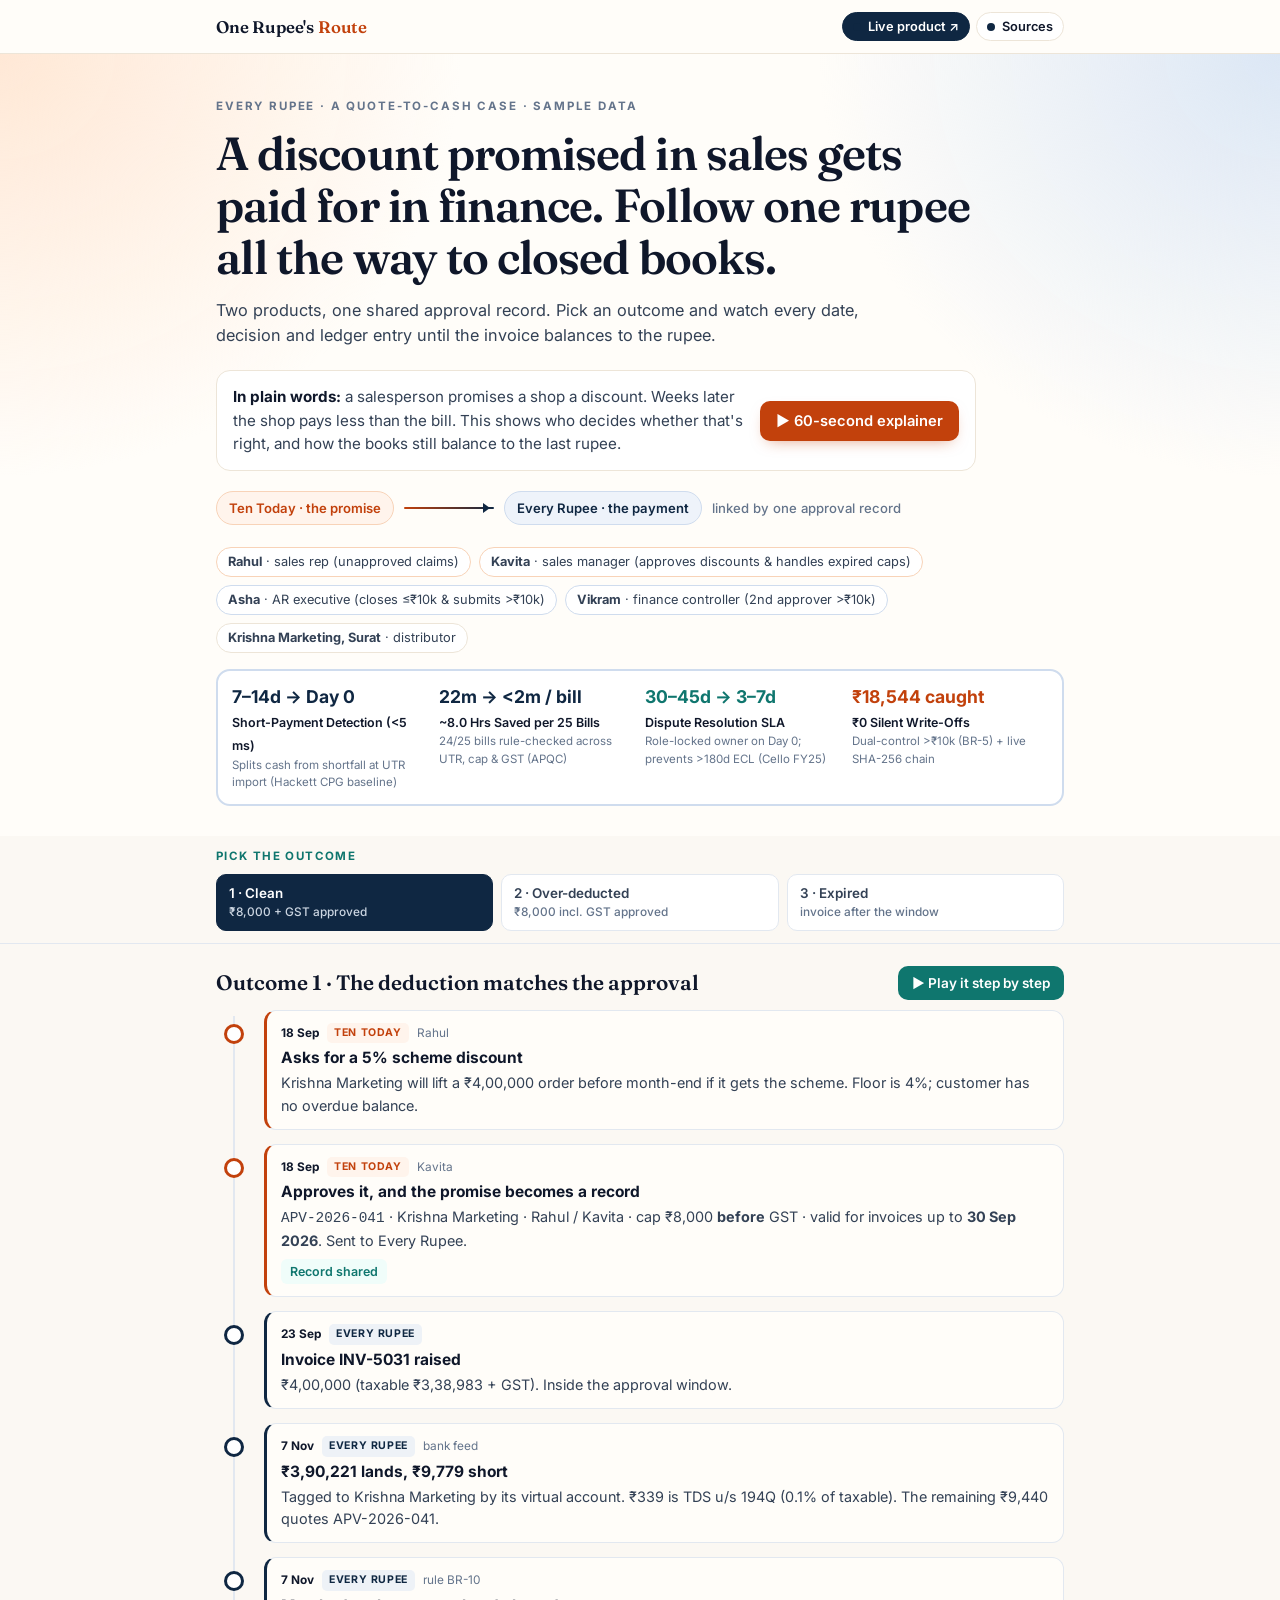
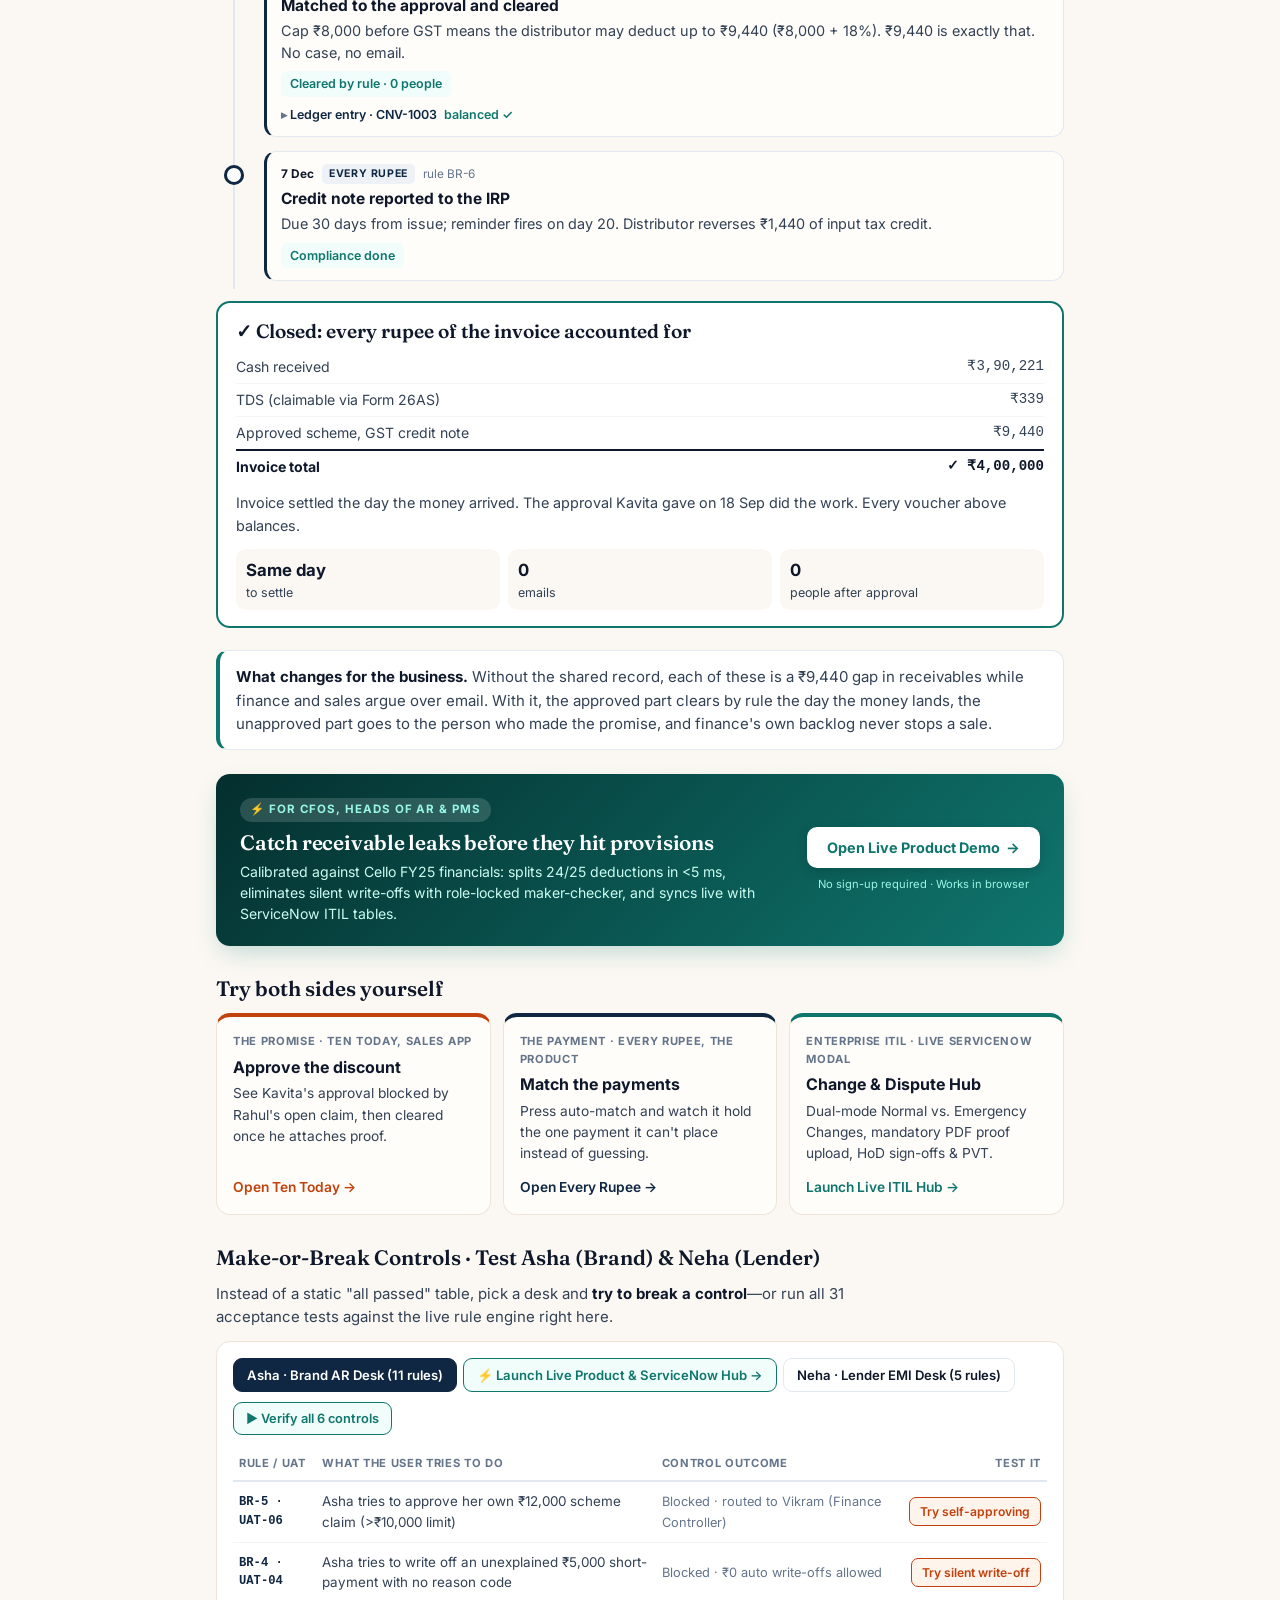
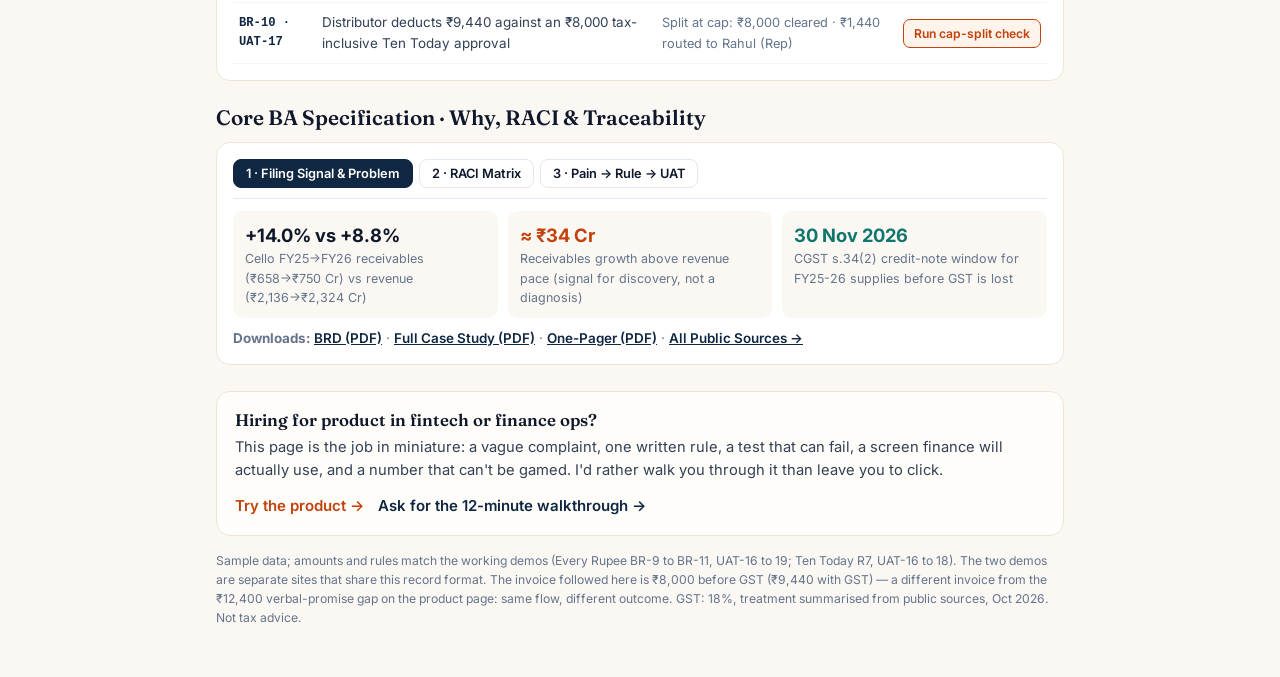
==== commit 624fd334: "Headline: drop the ₹34 Cr claim (kept as the labelled estimate tile) Co-Authored-By: Claude Opus 5.5" ====
--- a/site/index.html
+++ b/site/index.html
@@ -123,7 +123,7 @@
     <div style="display:inline-flex;align-items:center;gap:6px;background:rgba(255,255,255,0.15);padding:3px 10px;border-radius:99px;font-size:.72rem;font-weight:700;letter-spacing:.08em;text-transform:uppercase;color:#99F6E4;margin-bottom:8px">
       <span>⚡ For CFOs, Heads of AR &amp; PMs</span>
     </div>
-    <h3 style="margin:0 0 6px;font:600 1.3rem Fraunces,Georgia,serif;color:#fff;letter-spacing:-.01em">Stop ₹34 Cr Cash Leaks Before They Hit Provisions</h3>
+    <h3 style="margin:0 0 6px;font:600 1.3rem Fraunces,Georgia,serif;color:#fff;letter-spacing:-.01em">Catch receivable leaks before they hit provisions</h3>
     <p style="margin:0;font-size:.88rem;color:#CCFBF1;line-height:1.5">
       Calibrated against Cello FY25 financials: splits 24/25 deductions in &lt;5 ms, eliminates silent write-offs with role-locked maker-checker, and syncs live with ServiceNow ITIL tables.
     </p>
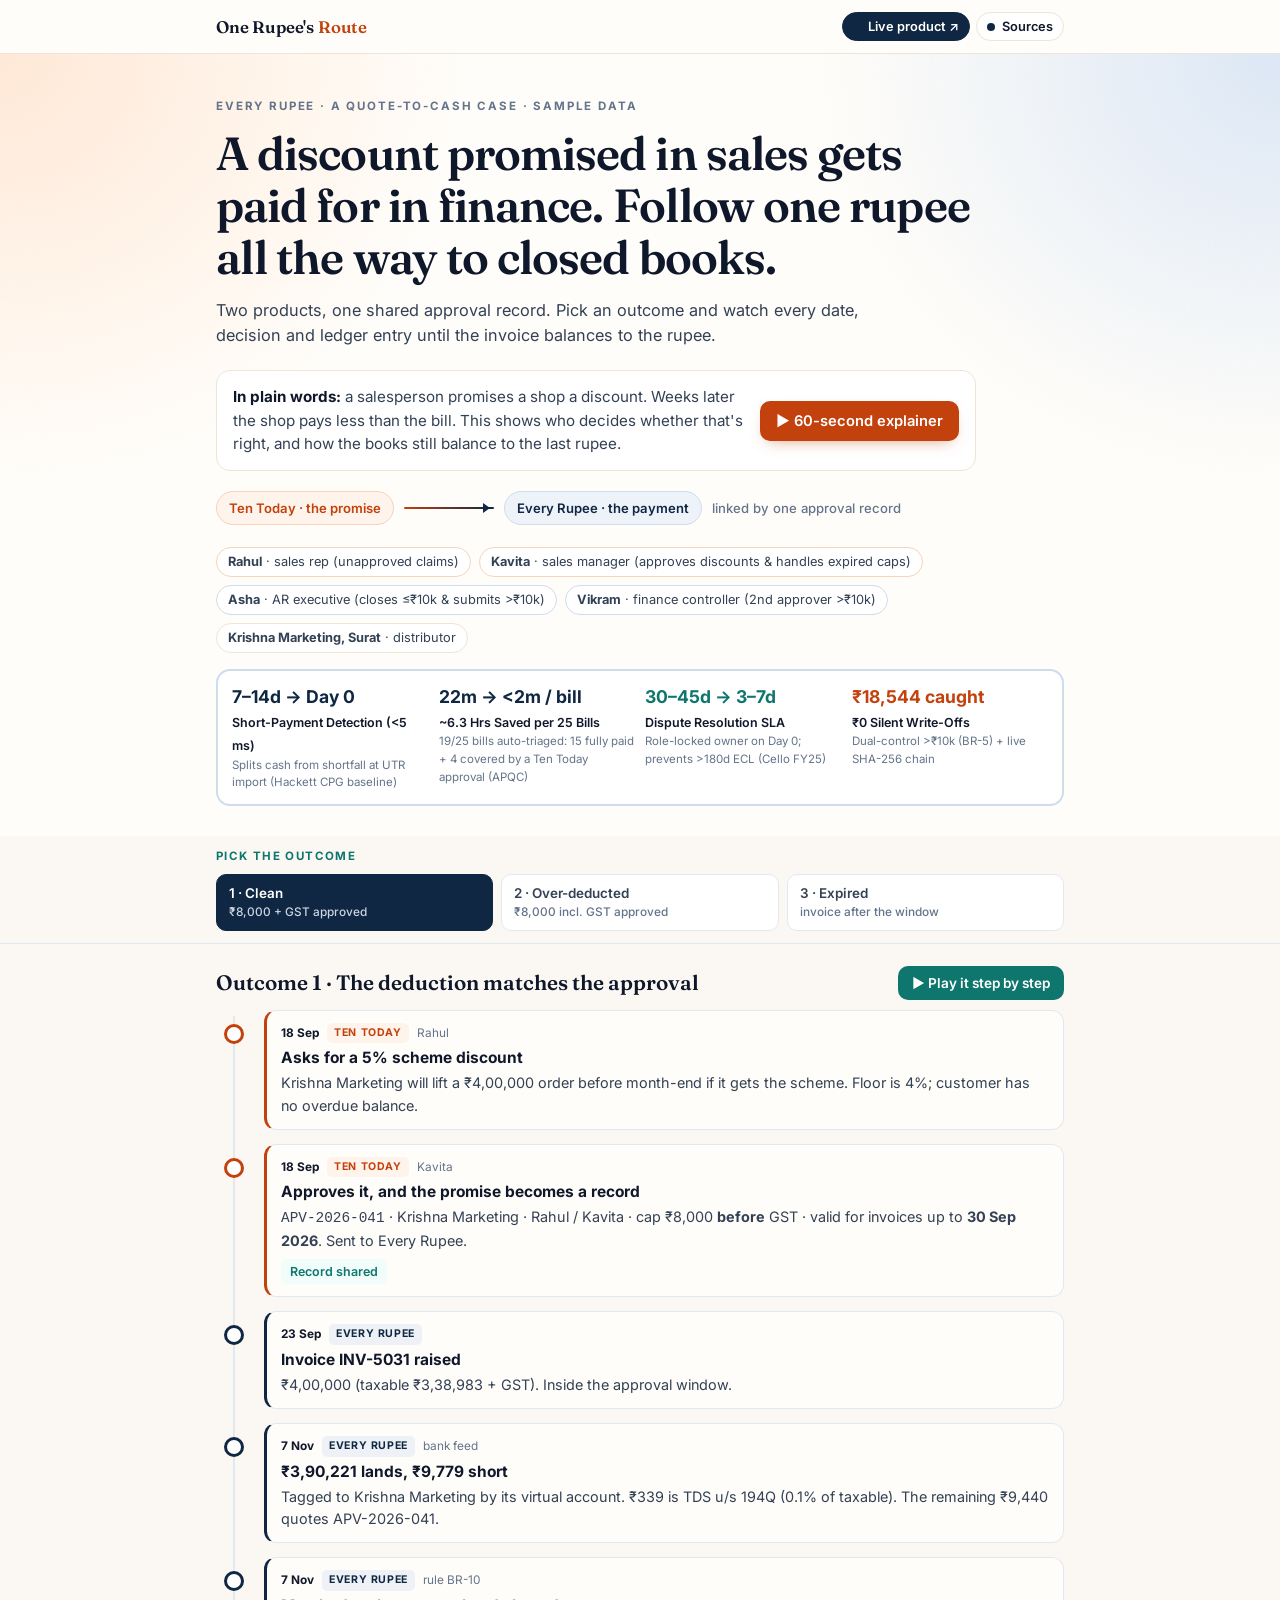
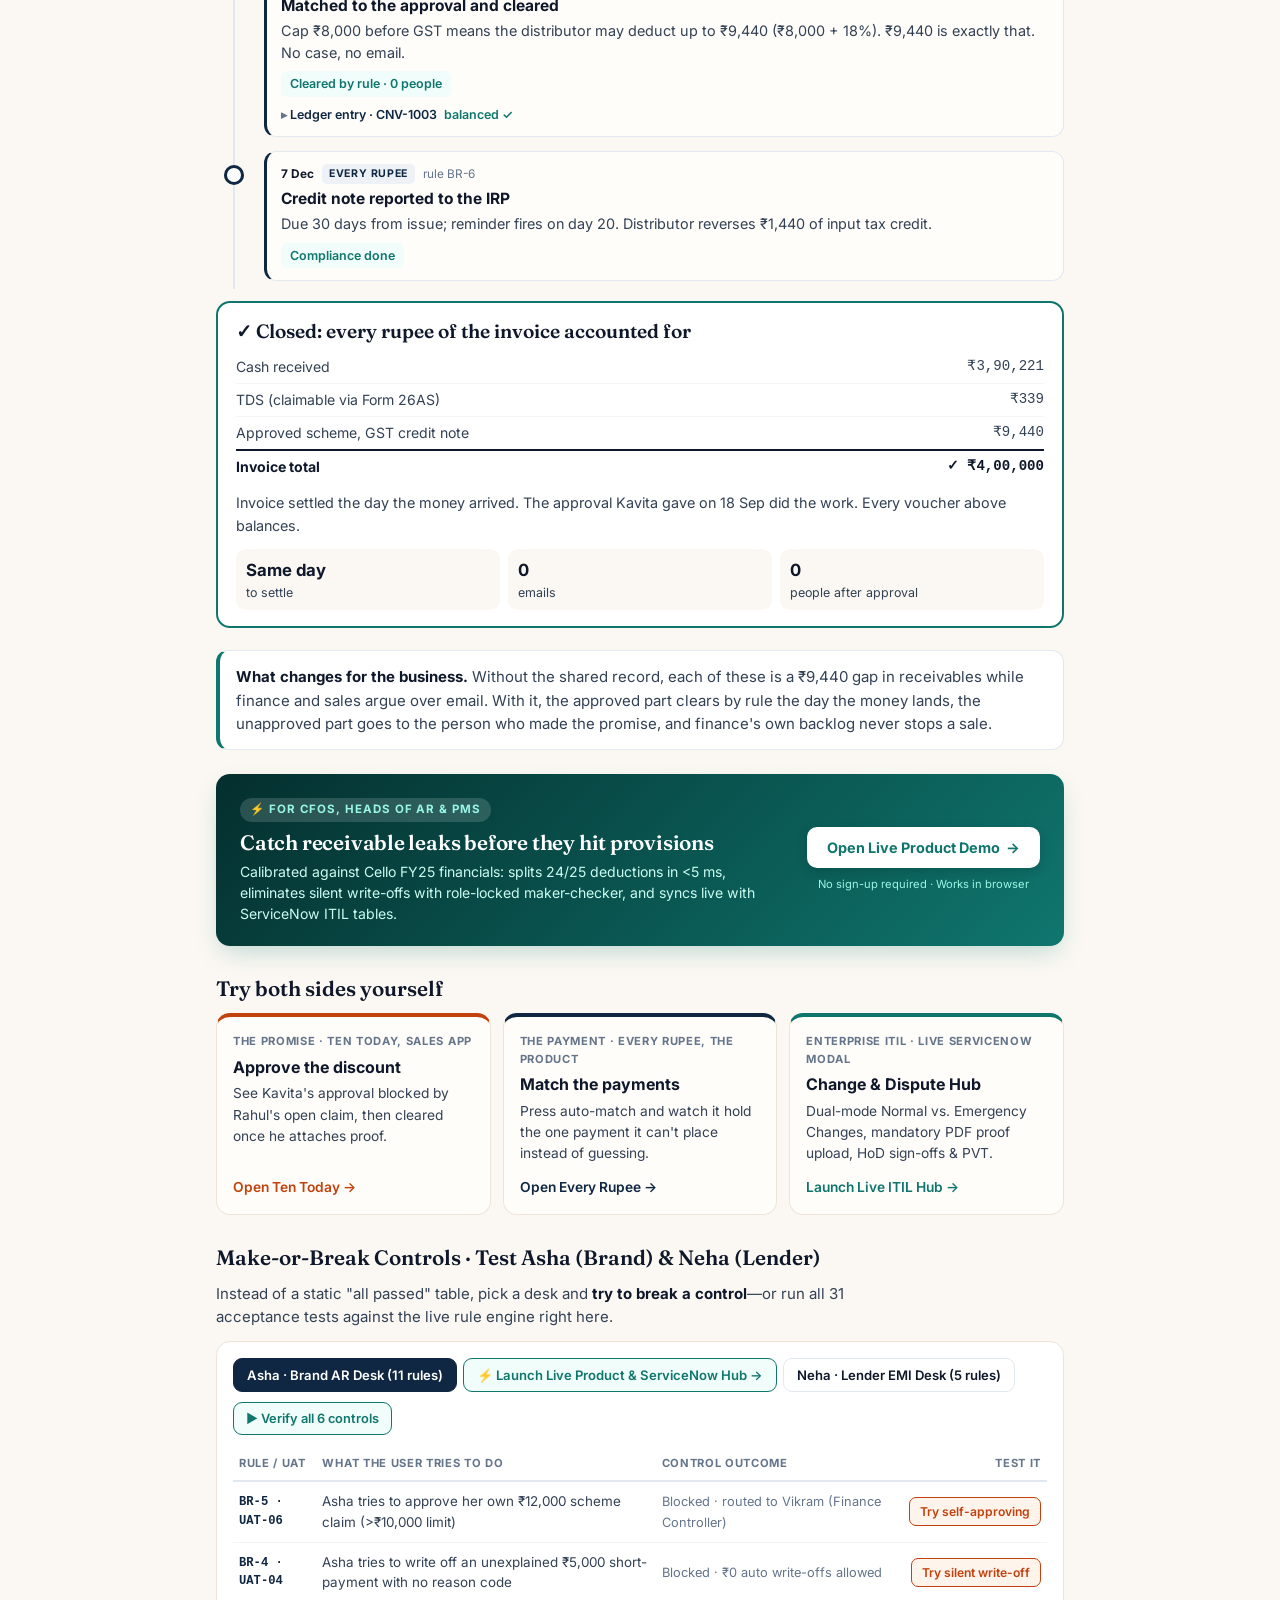
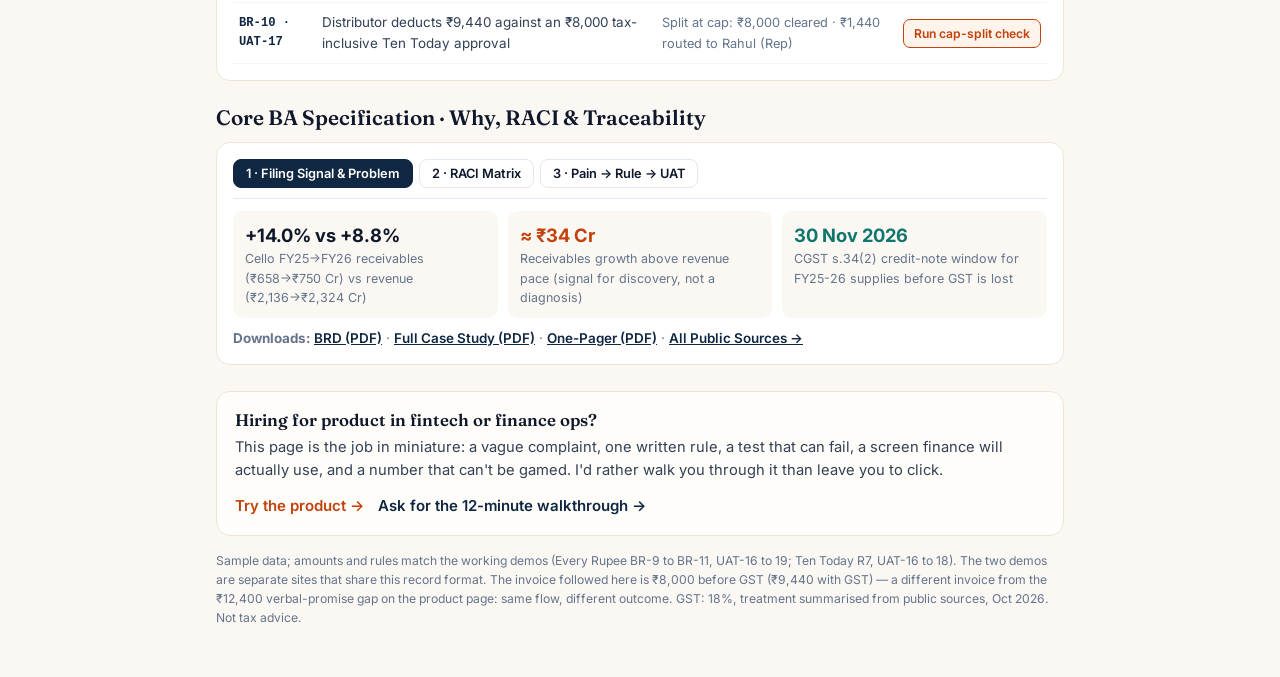
==== commit c126e563: "Benchmark figures match the app: 19/25 auto-triaged, ~6.3 hours saved per 25 bills Co-Authored-By: C" ====
--- a/site/index.html
+++ b/site/index.html
@@ -102,7 +102,7 @@
 <div class="cast"><span class="s"><b>Rahul</b> · sales rep (unapproved claims)</span><span class="s"><b>Kavita</b> · sales manager (approves discounts &amp; handles expired caps)</span><span class="f"><b>Asha</b> · AR executive (closes ≤₹10k &amp; submits &gt;₹10k)</span><span class="f"><b>Vikram</b> · finance controller (2nd approver &gt;₹10k)</span><span><b>Krishna Marketing, Surat</b> · distributor</span></div>
 <div style="display:grid;grid-template-columns:repeat(auto-fit,minmax(185px,1fr));gap:10px;margin-top:16px;background:#fff;border:2px solid #CFDCEE;border-radius:14px;padding:12px 14px">
   <div><b style="display:block;font-size:1.1rem;color:var(--navy)">7–14d → Day 0</b><span style="font-size:.78rem;font-weight:600;color:var(--ink)">Short-Payment Detection (&lt;5 ms)</span><small style="display:block;font-size:.72rem;color:var(--mut)">Splits cash from shortfall at UTR import (Hackett CPG baseline)</small></div>
-  <div><b style="display:block;font-size:1.1rem;color:var(--navy)">22m → &lt;2m / bill</b><span style="font-size:.78rem;font-weight:600;color:var(--ink)">~8.0 Hrs Saved per 25 Bills</span><small style="display:block;font-size:.72rem;color:var(--mut)">24/25 bills rule-checked across UTR, cap &amp; GST (APQC)</small></div>
+  <div><b style="display:block;font-size:1.1rem;color:var(--navy)">22m → &lt;2m / bill</b><span style="font-size:.78rem;font-weight:600;color:var(--ink)">~6.3 Hrs Saved per 25 Bills</span><small style="display:block;font-size:.72rem;color:var(--mut)">19/25 bills auto-triaged: 15 fully paid + 4 covered by a Ten Today approval (APQC)</small></div>
   <div><b style="display:block;font-size:1.1rem;color:var(--teal)">30–45d → 3–7d</b><span style="font-size:.78rem;font-weight:600;color:var(--ink)">Dispute Resolution SLA</span><small style="display:block;font-size:.72rem;color:var(--mut)">Role-locked owner on Day 0; prevents &gt;180d ECL (Cello FY25)</small></div>
   <div><b style="display:block;font-size:1.1rem;color:var(--tt)">₹18,544 caught</b><span style="font-size:.78rem;font-weight:600;color:var(--ink)">₹0 Silent Write-Offs</span><small style="display:block;font-size:.72rem;color:var(--mut)">Dual-control &gt;₹10k (BR-5) + live SHA-256 chain</small></div>
 </div>
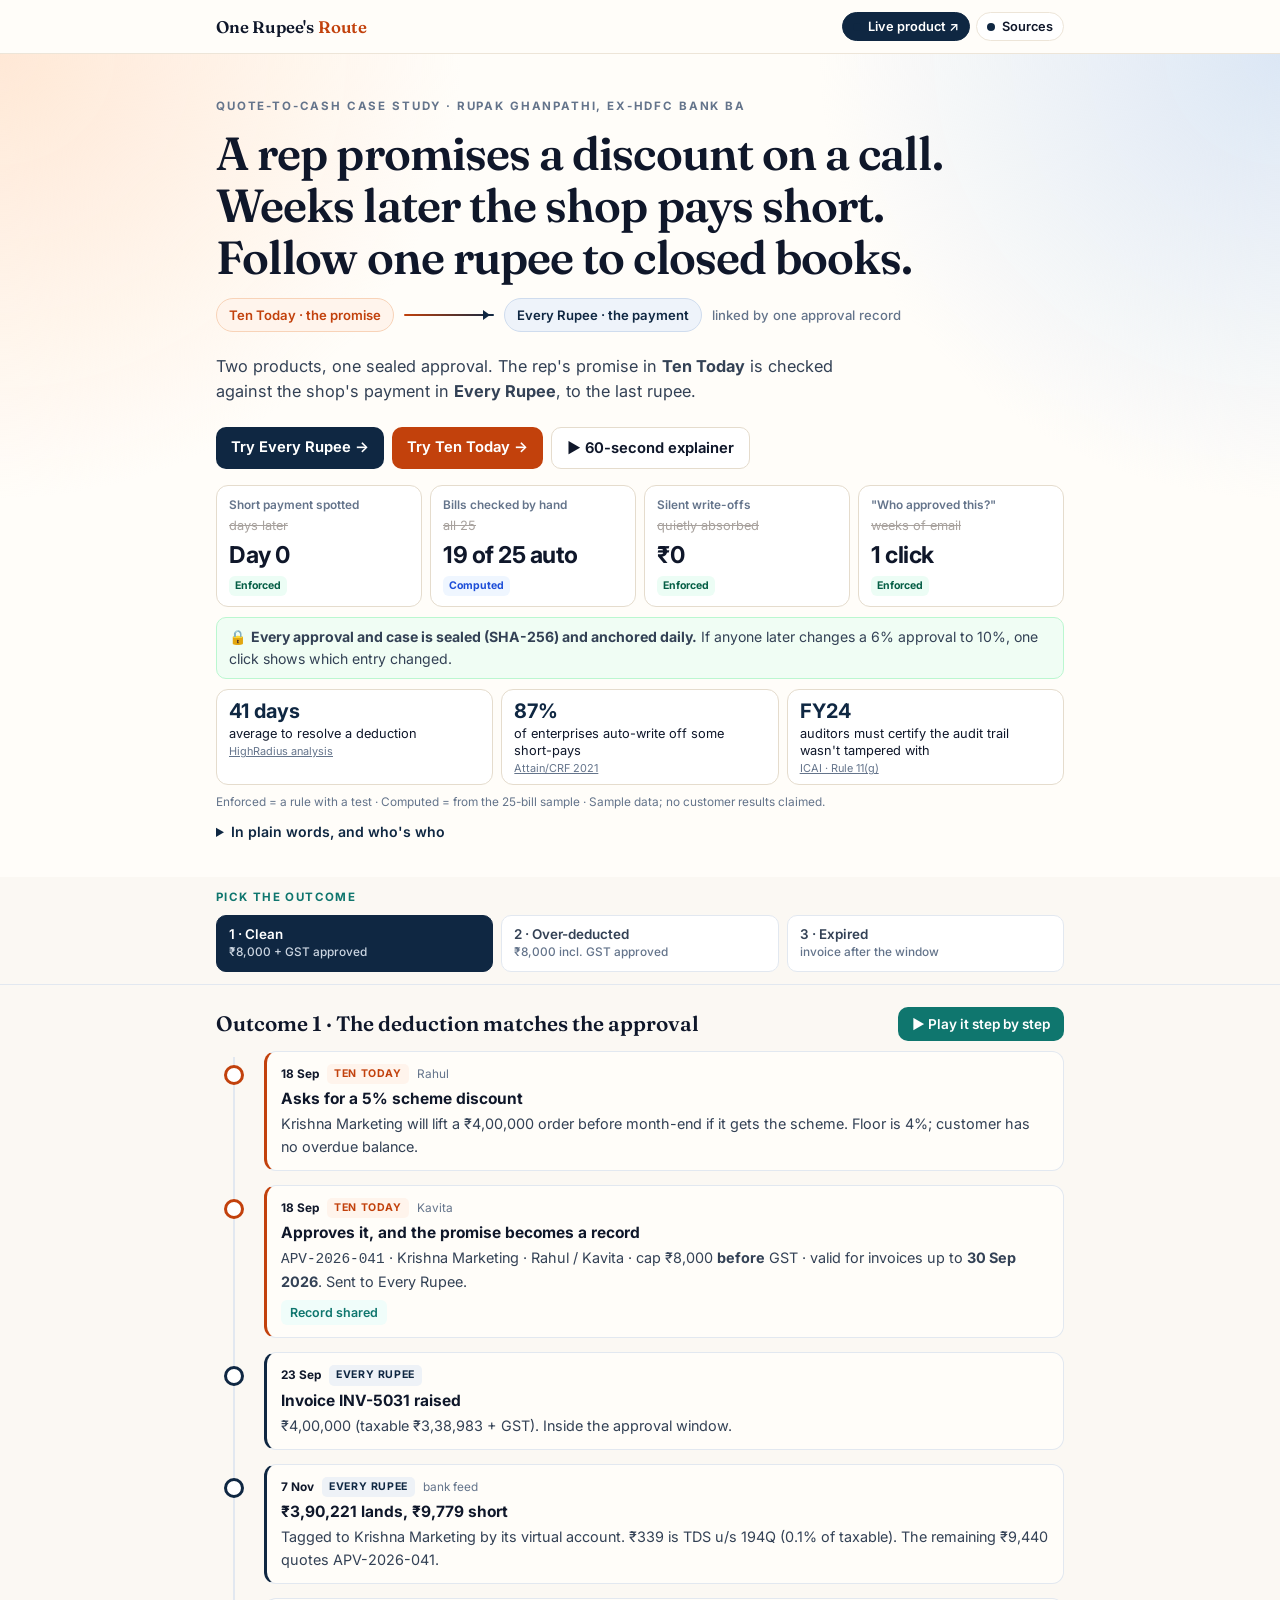
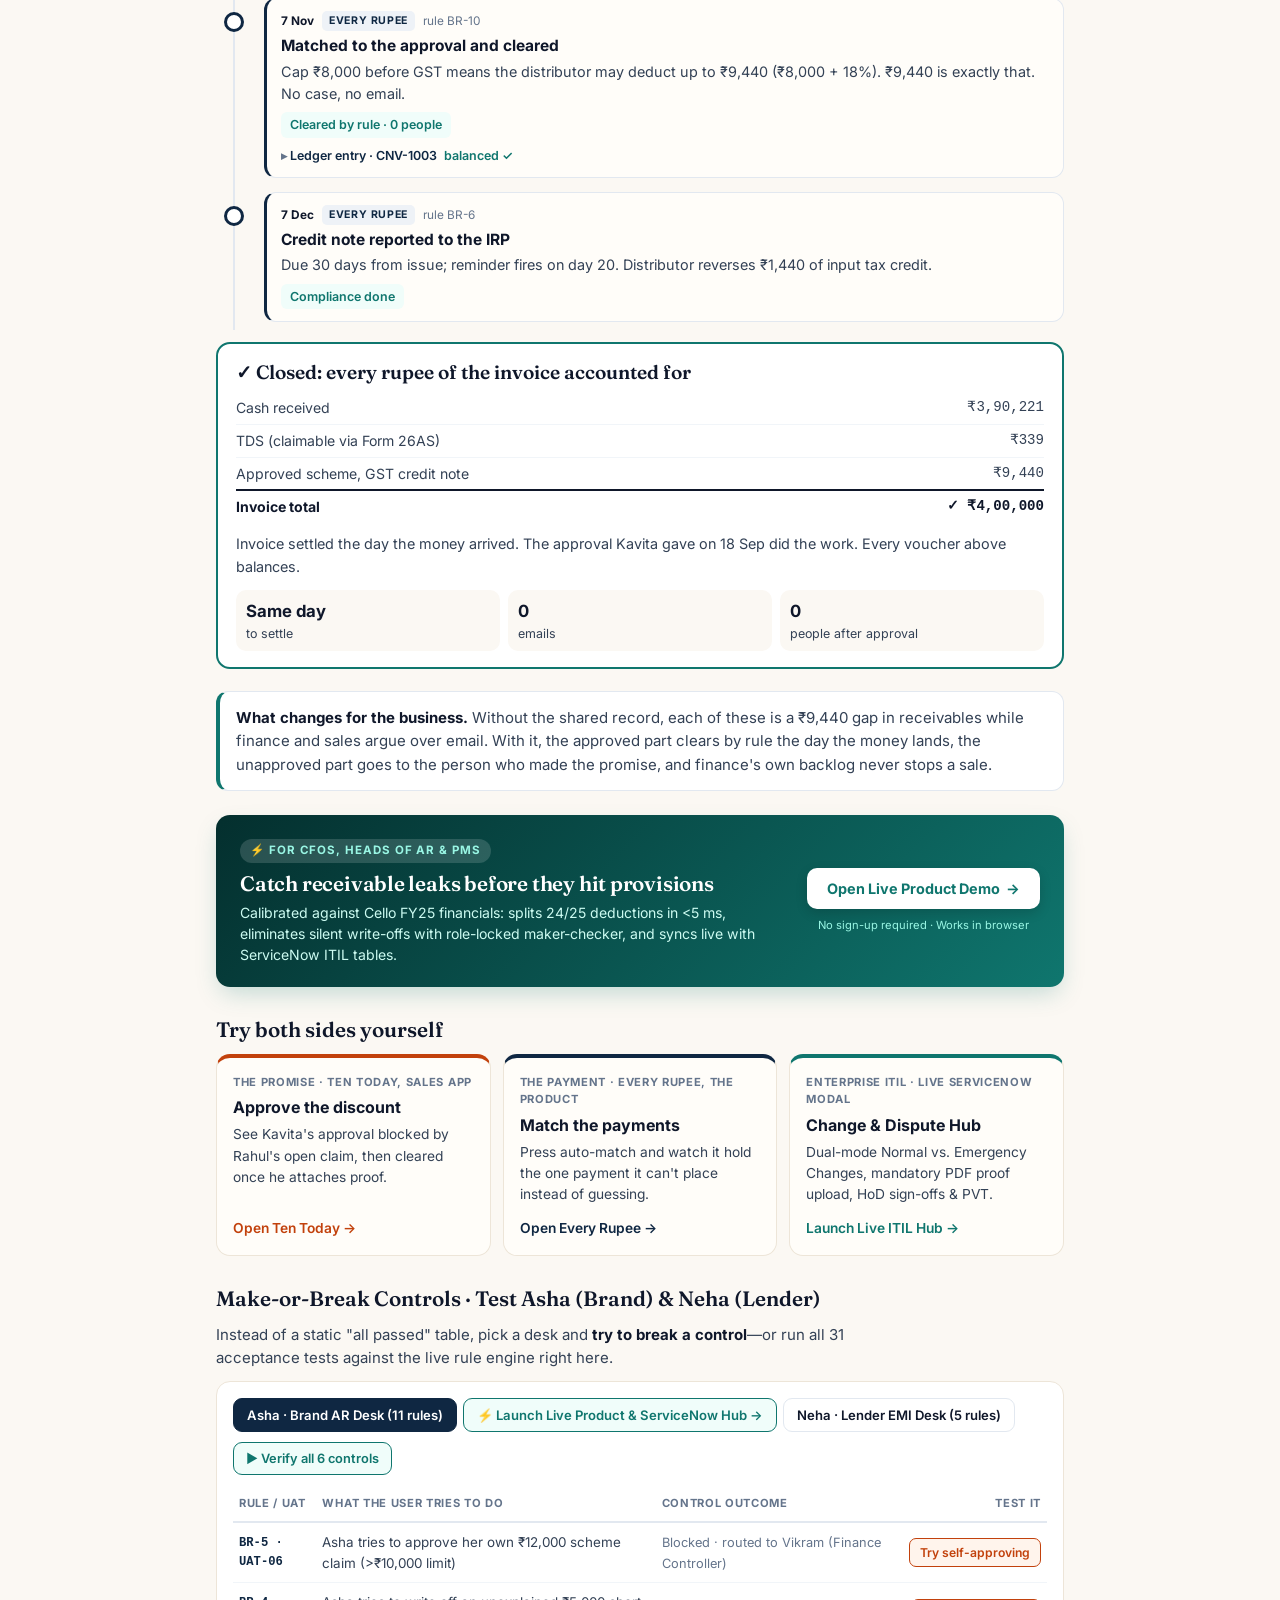
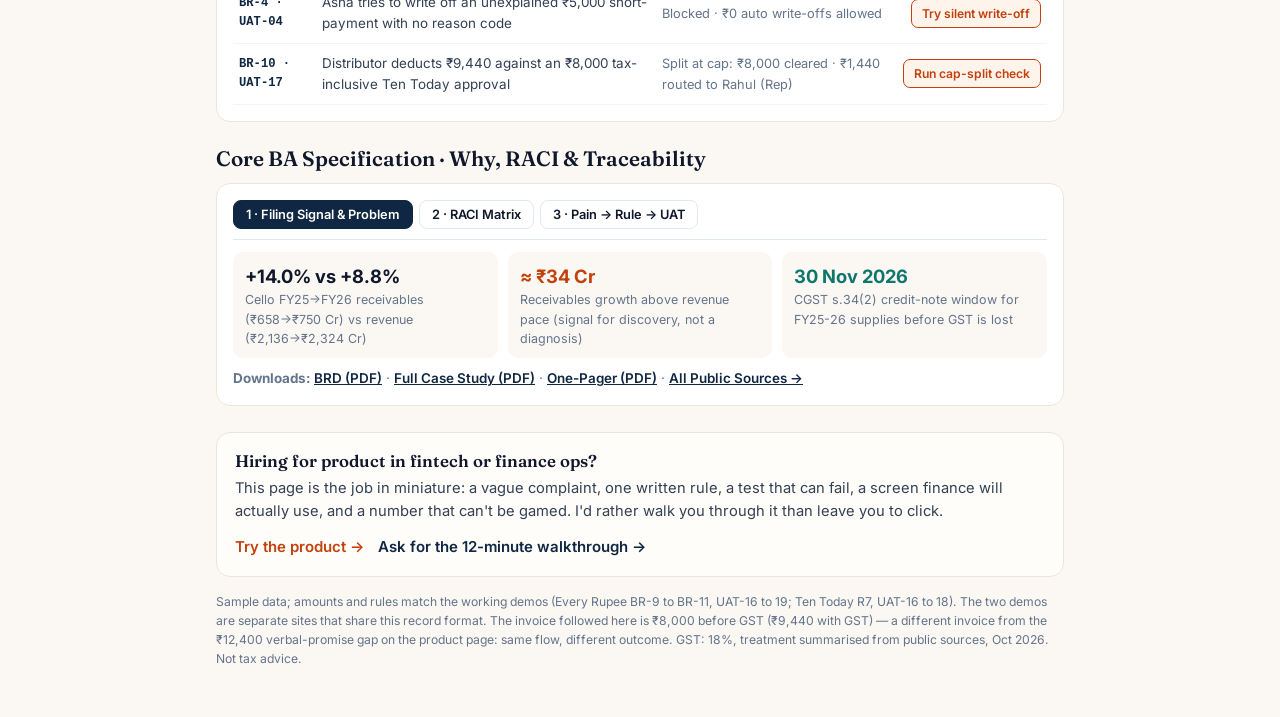
==== commit 1b831d93: "Case study first screen: story headline, two product CTAs, before→after tiles, seal line, sourced st" ====
--- a/site/index.html
+++ b/site/index.html
@@ -91,21 +91,33 @@
 .xg .ctl{display:flex;justify-content:space-between;align-items:center;gap:8px}.xg button{font:600 .85rem Inter,Arial;border-radius:9px;padding:8px 13px;cursor:pointer;border:1px solid #4B5563;background:transparent;color:#E5E7EB}
 .xg button.n{background:#fff;color:#111827;border-color:#fff}.xg .x{border:0;padding:4px 6px;color:#9CA3AF}
 .xhl{scroll-margin-top:96px;outline:3px solid #FDBA74!important;outline-offset:4px;border-radius:12px;transition:outline-color .3s}
+.cta3{display:flex;flex-wrap:wrap;gap:8px;margin:14px 0 0}.cta3 a,.cta3 #xp{text-decoration:none;font:650 .92rem Inter,Arial;border-radius:10px;padding:11px 15px}
+.cta3 .c1{background:var(--navy);color:#fff}.cta3 .c2{background:var(--tt);color:#fff}.cta3 #xp{background:#fff!important;color:var(--ink)!important;border:1px solid #E5DCCD!important;box-shadow:none!important}
+.ba4{display:grid;grid-template-columns:repeat(4,minmax(0,1fr));gap:8px;margin:16px 0 0}.ba4>div{display:grid;gap:2px;background:#fff;border:1px solid #E5DCCD;border-radius:12px;padding:10px 12px}
+.ba4 span{font-size:.74rem;color:var(--mut);font-weight:600}.ba4 s{font-size:.8rem;color:#A8A29E}.ba4 b{font-size:1.45rem;letter-spacing:-.02em;color:var(--ink)}
+.ba4 em{font-style:normal;justify-self:start;font-size:.66rem;font-weight:700;background:#ECFDF5;color:#065F46;border-radius:6px;padding:2px 6px}.ba4 em.c{background:#EFF6FF;color:#1D4ED8}
+.seal1{margin:10px 0 0;font-size:.88rem;background:#F0FDF4;border:1px solid #BBF7D0;border-radius:10px;padding:8px 12px}
+.st3{display:grid;grid-template-columns:repeat(3,minmax(0,1fr));gap:8px;margin:10px 0 0}.st3 a{text-decoration:none;color:var(--ink);font-size:.8rem;background:#fff;border:1px solid #E5DCCD;border-radius:12px;padding:8px 12px;line-height:1.35}.st3 b{display:block;font-size:1.25rem;color:var(--navy)}.st3 i{display:block;font-style:normal;font-size:.68rem;color:var(--mut);text-decoration:underline;margin-top:2px}
+.tagnote{font-size:.74rem;color:var(--mut);margin:8px 0 0}.more1{margin:10px 0 4px}.more1>summary{cursor:pointer;font-weight:600;font-size:.88rem;color:var(--navy)}.more1[open]>summary{margin-bottom:8px}
+@media(max-width:640px){.ba4{grid-template-columns:1fr 1fr}.st3{grid-template-columns:1fr}.st3 b{display:inline;margin-right:6px;font-size:1.05rem}}
 </style></head><body>
 <div class="mast"><div class="w"><a class="wm" href="index.html">One Rupee's <i>Route</i></a><nav><a class="n2" href="https://every-rupee-gets-owner.lovable.app/demo" style="background:var(--navy);color:#fff;border-color:var(--navy)"><i></i>Live product ↗</a><a class="n2" href="sources.html"><i></i>Sources</a></nav></div></div>
 <header class="top"><div class="w">
-<p class="k">Every Rupee · a quote-to-cash case · sample data</p>
-<h1>A discount promised in sales gets paid for in finance. Follow one rupee all the way to closed books.</h1>
-<p class="lead">Two products, one shared approval record. Pick an outcome and watch every date, decision and ledger entry until the invoice balances to the rupee.</p>
-<div class="plain"><p><b>In plain words:</b> a salesperson promises a shop a discount. Weeks later the shop pays less than the bill. This shows who decides whether that's right, and how the books still balance to the last rupee.</p><button id="xp" type="button">▶ 60-second explainer</button></div>
+<p class="k">Quote-to-cash case study · Rupak Ghanpathi, ex-HDFC Bank BA</p>
+<h1>A rep promises a discount on a call. Weeks later the shop pays short. Follow one rupee to closed books.</h1>
 <div class="rt"><span class="a">Ten Today · the promise</span><span class="ln"></span><span class="b">Every Rupee · the payment</span><span class="rec">linked by one approval record</span></div>
-<div class="cast"><span class="s"><b>Rahul</b> · sales rep (unapproved claims)</span><span class="s"><b>Kavita</b> · sales manager (approves discounts &amp; handles expired caps)</span><span class="f"><b>Asha</b> · AR executive (closes ≤₹10k &amp; submits &gt;₹10k)</span><span class="f"><b>Vikram</b> · finance controller (2nd approver &gt;₹10k)</span><span><b>Krishna Marketing, Surat</b> · distributor</span></div>
-<div style="display:grid;grid-template-columns:repeat(auto-fit,minmax(185px,1fr));gap:10px;margin-top:16px;background:#fff;border:2px solid #CFDCEE;border-radius:14px;padding:12px 14px">
-  <div><b style="display:block;font-size:1.1rem;color:var(--navy)">7–14d → Day 0</b><span style="font-size:.78rem;font-weight:600;color:var(--ink)">Short-Payment Detection (&lt;5 ms)</span><small style="display:block;font-size:.72rem;color:var(--mut)">Splits cash from shortfall at UTR import (Hackett CPG baseline)</small></div>
-  <div><b style="display:block;font-size:1.1rem;color:var(--navy)">22m → &lt;2m / bill</b><span style="font-size:.78rem;font-weight:600;color:var(--ink)">~6.3 Hrs Saved per 25 Bills</span><small style="display:block;font-size:.72rem;color:var(--mut)">19/25 bills auto-triaged: 15 fully paid + 4 covered by a Ten Today approval (APQC)</small></div>
-  <div><b style="display:block;font-size:1.1rem;color:var(--teal)">30–45d → 3–7d</b><span style="font-size:.78rem;font-weight:600;color:var(--ink)">Dispute Resolution SLA</span><small style="display:block;font-size:.72rem;color:var(--mut)">Role-locked owner on Day 0; prevents &gt;180d ECL (Cello FY25)</small></div>
-  <div><b style="display:block;font-size:1.1rem;color:var(--tt)">₹18,544 caught</b><span style="font-size:.78rem;font-weight:600;color:var(--ink)">₹0 Silent Write-Offs</span><small style="display:block;font-size:.72rem;color:var(--mut)">Dual-control &gt;₹10k (BR-5) + live SHA-256 chain</small></div>
-</div>
+<p class="lead">Two products, one sealed approval. The rep's promise in <b>Ten Today</b> is checked against the shop's payment in <b>Every Rupee</b>, to the last rupee.</p>
+<p class="cta3"><a class="c1" href="https://every-rupee-gets-owner.lovable.app/demo">Try Every Rupee →</a><a class="c2" href="https://tentoday.vercel.app/app.html">Try Ten Today →</a><button id="xp" type="button">▶ 60-second explainer</button></p>
+<div class="ba4">
+ <div><span>Short payment spotted</span><s>days later</s><b>Day 0</b><em>Enforced</em></div>
+ <div><span>Bills checked by hand</span><s>all 25</s><b>19 of 25 auto</b><em class="c">Computed</em></div>
+ <div><span>Silent write-offs</span><s>quietly absorbed</s><b>₹0</b><em>Enforced</em></div>
+ <div><span>"Who approved this?"</span><s>weeks of email</s><b>1 click</b><em>Enforced</em></div>
+</div>
+<p class="seal1">🔒 <b>Every approval and case is sealed (SHA-256) and anchored daily.</b> If anyone later changes a 6% approval to 10%, one click shows which entry changed.</p>
+<div class="st3"><a href="https://www.highradius.com/finsider/deduction-metrics-enterprises/" target="_blank" rel="noopener"><b>41 days</b> average to resolve a deduction <i>HighRadius analysis</i></a><a href="https://www.highradius.com/finsider/deduction-metrics-enterprises/" target="_blank" rel="noopener"><b>87%</b> of enterprises auto-write off some short-pays <i>Attain/CRF 2021</i></a><a href="https://cajournal.icai.org/article-details/audit-trail-requirements-responsibilities" target="_blank" rel="noopener"><b>FY24</b> auditors must certify the audit trail wasn't tampered with <i>ICAI · Rule 11(g)</i></a></div>
+<p class="tagnote">Enforced = a rule with a test · Computed = from the 25-bill sample · Sample data; no customer results claimed.</p>
+<details class="more1"><summary>In plain words, and who's who</summary><div class="plain"><p><b>In plain words:</b> a salesperson promises a shop a discount. Weeks later the shop pays less than the bill. This shows who decides whether that's right, and how the books still balance to the last rupee.</p></div><div class="cast"><span class="s"><b>Rahul</b> · sales rep (unapproved claims)</span><span class="s"><b>Kavita</b> · sales manager (approves discounts &amp; handles expired caps)</span><span class="f"><b>Asha</b> · AR executive (closes ≤₹10k &amp; submits &gt;₹10k)</span><span class="f"><b>Vikram</b> · finance controller (2nd approver &gt;₹10k)</span><span><b>Krishna Marketing, Surat</b> · distributor</span></div></details>
 </div></header>
 <nav class="pick"><div class="w"><p>Pick the outcome</p><div class="mode">
 <button data-m="pre" class="on">1 · Clean<small>₹8,000 + GST approved</small></button>
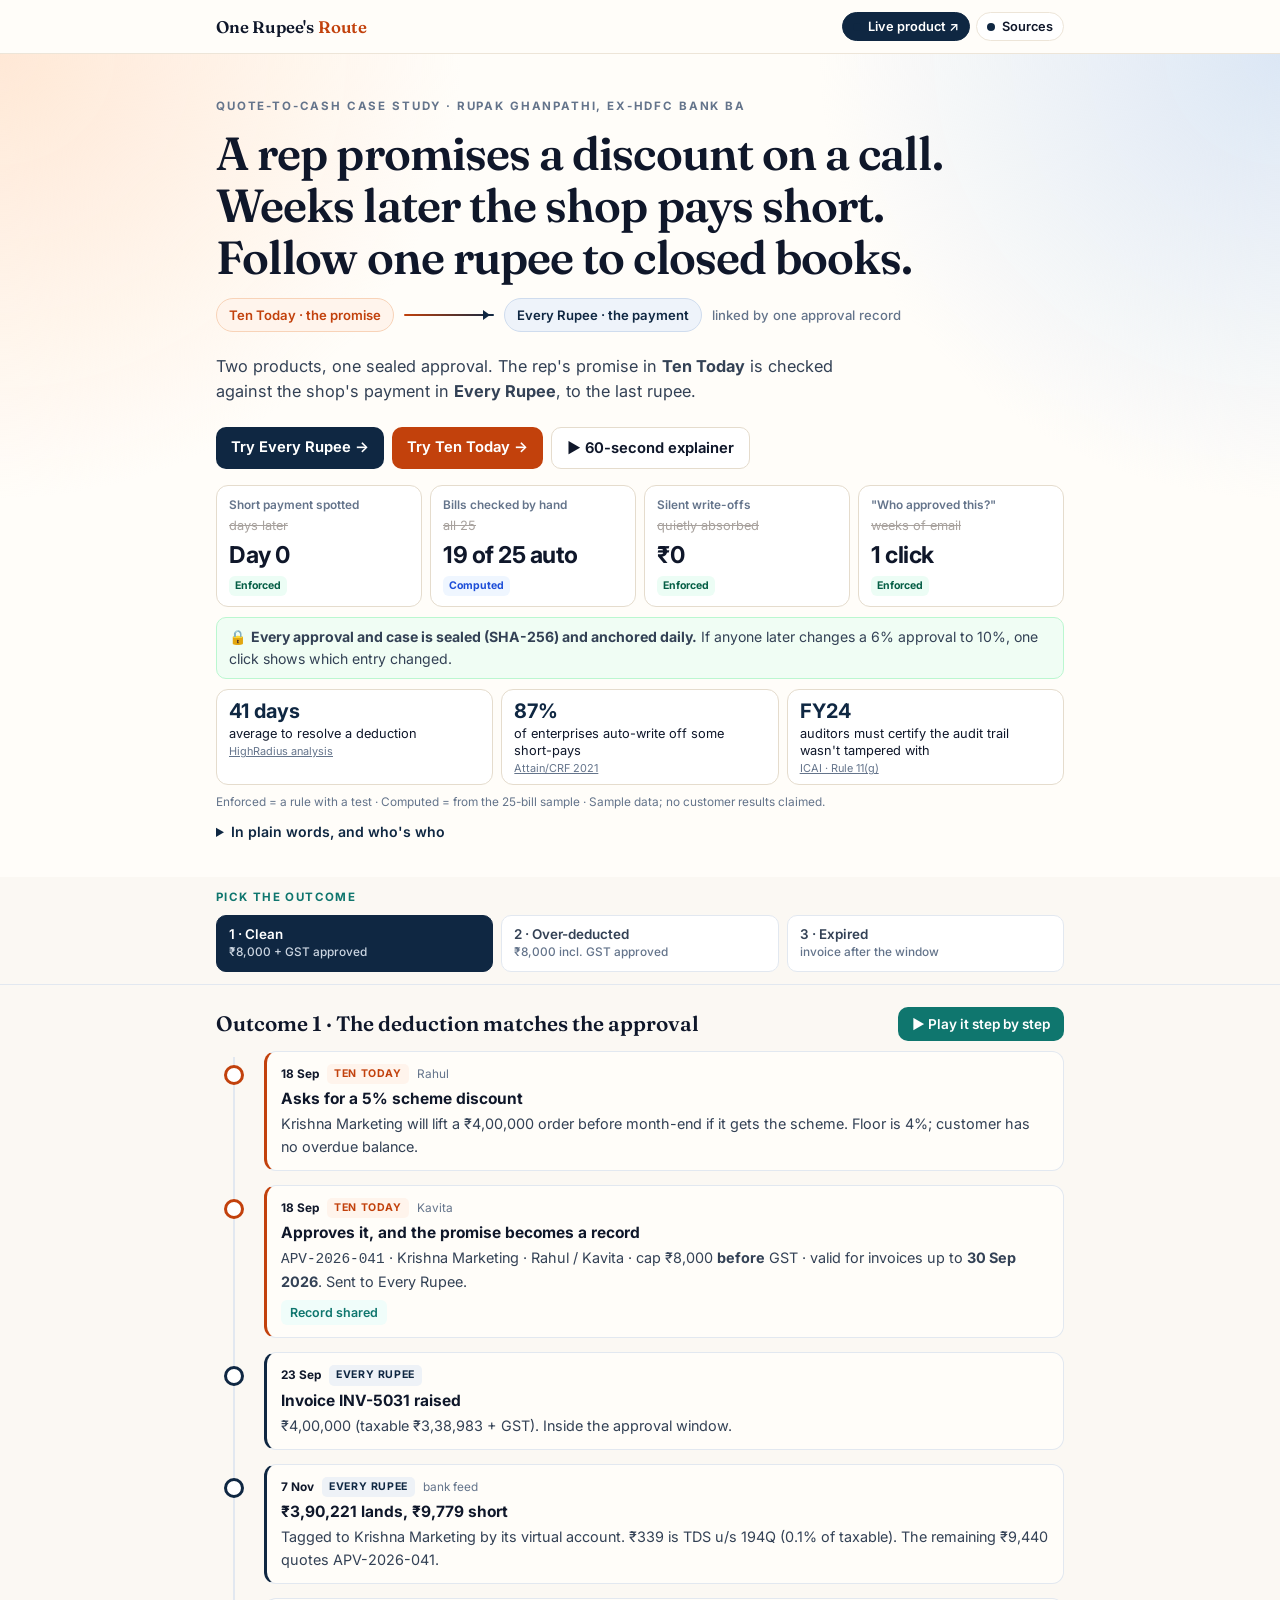
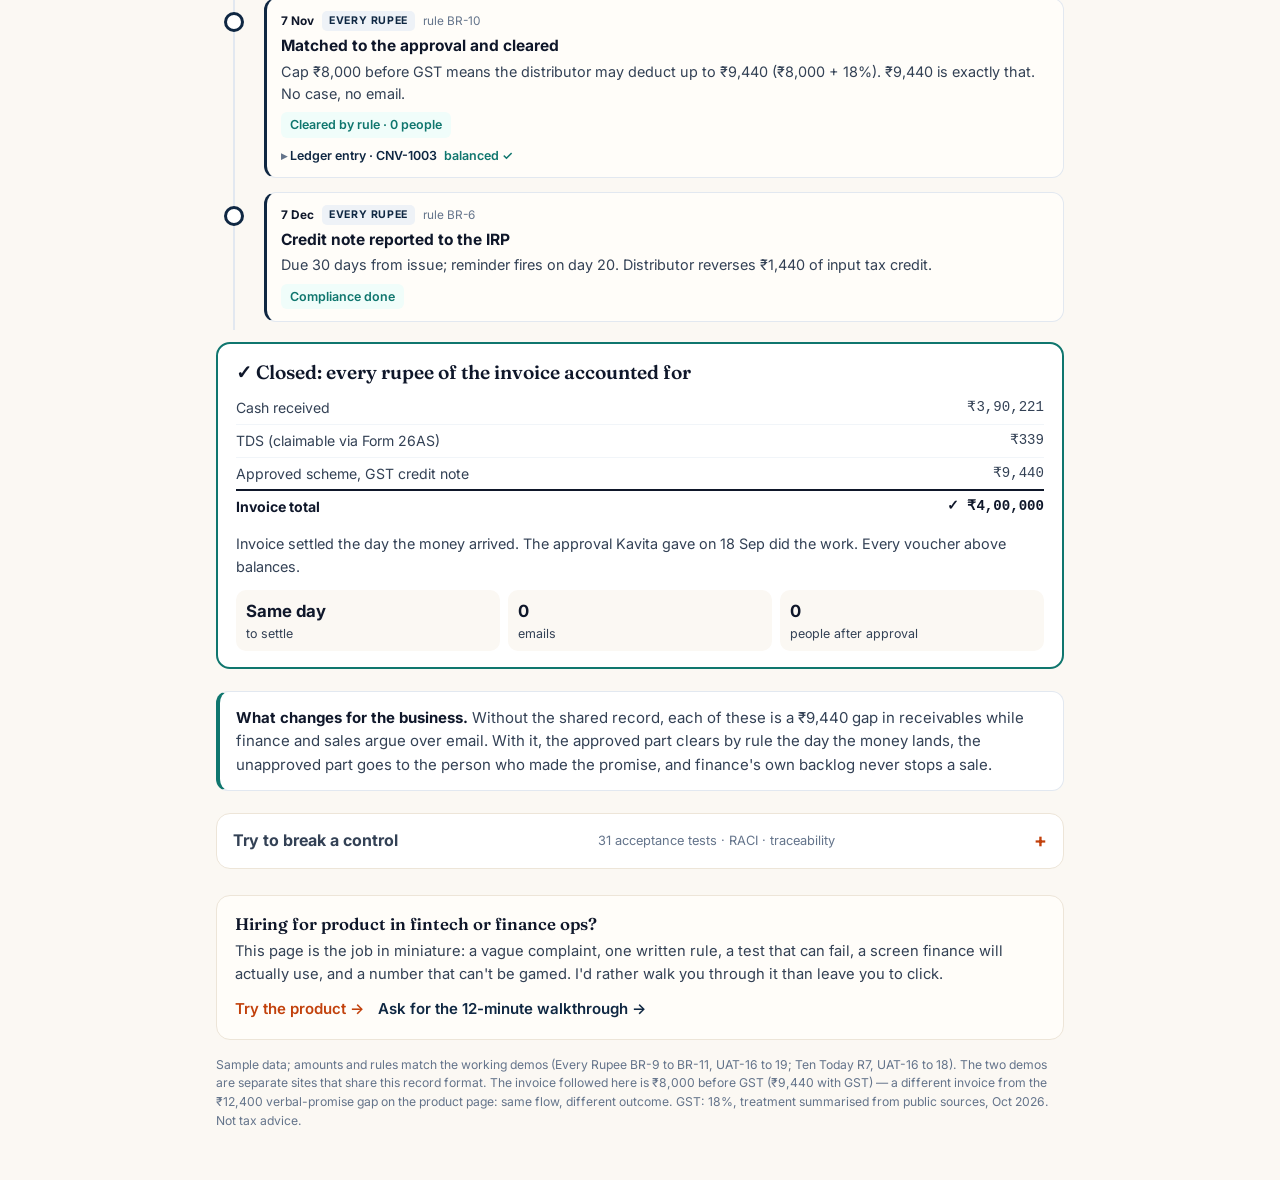
==== commit 59d445a0: "Shorten case study: drop duplicate promo and CTA grid, fold controls and BA spec Co-Authored-By: Cla" ====
--- a/site/index.html
+++ b/site/index.html
@@ -100,6 +100,7 @@
 .st3{display:grid;grid-template-columns:repeat(3,minmax(0,1fr));gap:8px;margin:10px 0 0}.st3 a{text-decoration:none;color:var(--ink);font-size:.8rem;background:#fff;border:1px solid #E5DCCD;border-radius:12px;padding:8px 12px;line-height:1.35}.st3 b{display:block;font-size:1.25rem;color:var(--navy)}.st3 i{display:block;font-style:normal;font-size:.68rem;color:var(--mut);text-decoration:underline;margin-top:2px}
 .tagnote{font-size:.74rem;color:var(--mut);margin:8px 0 0}.more1{margin:10px 0 4px}.more1>summary{cursor:pointer;font-weight:600;font-size:.88rem;color:var(--navy)}.more1[open]>summary{margin-bottom:8px}
 @media(max-width:640px){.ba4{grid-template-columns:1fr 1fr}.st3{grid-template-columns:1fr}.st3 b{display:inline;margin-right:6px;font-size:1.05rem}}
+.deep{margin:22px 0 0;border:1px solid #EDE5D8;border-radius:14px;background:#fff;padding:12px 16px}.deep>summary{cursor:pointer;list-style:none;display:flex;justify-content:space-between;gap:10px;align-items:center;font-size:1rem}.deep>summary::-webkit-details-marker{display:none}.deep>summary span{font-size:.8rem;color:var(--mut)}.deep>summary::after{content:'+';color:var(--tt);font-weight:700;font-size:1.2rem}.deep[open]>summary::after{content:'−'}
 </style></head><body>
 <div class="mast"><div class="w"><a class="wm" href="index.html">One Rupee's <i>Route</i></a><nav><a class="n2" href="https://every-rupee-gets-owner.lovable.app/demo" style="background:var(--navy);color:#fff;border-color:var(--navy)"><i></i>Live product ↗</a><a class="n2" href="sources.html"><i></i>Sources</a></nav></div></div>
 <header class="top"><div class="w">
@@ -130,32 +131,7 @@
 <div class="close" id="close"></div>
 <div class="why"><b style="color:var(--ink)">What changes for the business.</b> Without the shared record, each of these is a ₹9,440 gap in receivables while finance and sales argue over email. With it, the approved part clears by rule the day the money lands, the unapproved part goes to the person who made the promise, and finance's own backlog never stops a sale.</div>
 
-<div style="background:linear-gradient(135deg, #042F2E 0%, #0F766E 100%);color:#fff;border-radius:14px;padding:22px 24px;margin:24px 0 20px;box-shadow:0 10px 25px -5px rgba(15,118,110,0.25);display:flex;justify-content:space-between;align-items:center;flex-wrap:wrap;gap:16px">
-  <div style="max-width:540px">
-    <div style="display:inline-flex;align-items:center;gap:6px;background:rgba(255,255,255,0.15);padding:3px 10px;border-radius:99px;font-size:.72rem;font-weight:700;letter-spacing:.08em;text-transform:uppercase;color:#99F6E4;margin-bottom:8px">
-      <span>⚡ For CFOs, Heads of AR &amp; PMs</span>
-    </div>
-    <h3 style="margin:0 0 6px;font:600 1.3rem Fraunces,Georgia,serif;color:#fff;letter-spacing:-.01em">Catch receivable leaks before they hit provisions</h3>
-    <p style="margin:0;font-size:.88rem;color:#CCFBF1;line-height:1.5">
-      Calibrated against Cello FY25 financials: splits 24/25 deductions in &lt;5 ms, eliminates silent write-offs with role-locked maker-checker, and syncs live with ServiceNow ITIL tables.
-    </p>
-  </div>
-  <div style="display:flex;flex-direction:column;gap:8px">
-    <a href="https://every-rupee-gets-owner.lovable.app/demo" style="background:#fff;color:#0F766E;font:700 .9rem Inter,Arial;padding:12px 20px;border-radius:10px;text-decoration:none;text-align:center;box-shadow:0 4px 12px rgba(0,0,0,0.15);display:inline-flex;align-items:center;justify-content:center;gap:6px">
-      <span>Open Live Product Demo</span>
-      <span>→</span>
-    </a>
-    <span style="font-size:.7rem;color:#99F6E4;text-align:center">No sign-up required · Works in browser</span>
-  </div>
-</div>
-
-<h2 class="nx">Try both sides yourself</h2>
-<div class="next" style="display:grid;grid-template-columns:repeat(auto-fit,minmax(250px,1fr));gap:12px">
-<a class="nc s" href="https://tentoday.vercel.app/app.html"><small>The promise · Ten Today, sales app</small><b>Approve the discount</b><span>See Kavita's approval blocked by Rahul's open claim, then cleared once he attaches proof.</span><em>Open Ten Today →</em></a>
-<a class="nc f" href="https://every-rupee-gets-owner.lovable.app/demo"><small>The payment · Every Rupee, the product</small><b>Match the payments</b><span>Press auto-match and watch it hold the one payment it can't place instead of guessing.</span><em>Open Every Rupee →</em></a>
-<a class="nc" href="https://every-rupee-gets-owner.lovable.app/demo" style="border-top-color:#0F766E"><small>Enterprise ITIL · Live ServiceNow Modal</small><b>Change &amp; Dispute Hub</b><span>Dual-mode Normal vs. Emergency Changes, mandatory PDF proof upload, HoD sign-offs &amp; PVT.</span><em style="color:#0F766E">Launch Live ITIL Hub →</em></a>
-</div>
-<section class="proof" id="proof"><h2 class="nx">Make-or-Break Controls · Test Asha (Brand) &amp; Neha (Lender)</h2>
+<details class="deep" id="proof-wrap"><summary><b>Try to break a control</b><span>31 acceptance tests · RACI · traceability</span></summary><section class="proof" id="proof"><h2 class="nx">Make-or-Break Controls · Test Asha (Brand) &amp; Neha (Lender)</h2>
 <p class="pl">Instead of a static "all passed" table, pick a desk and <b>try to break a control</b>—or run all 31 acceptance tests against the live rule engine right here.</p>
 <div style="background:#fff;border:1px solid #EDE5D8;border-radius:14px;padding:16px;margin-bottom:16px">
   <div style="display:flex;justify-content:space-between;align-items:center;gap:10px;flex-wrap:wrap;margin-bottom:12px">
@@ -214,6 +190,7 @@
   </div>
 </div>
 </section>
+</details>
 <section style="margin:26px 0 0;border:1px solid #EDE5D8;border-radius:14px;background:var(--paper);padding:18px">
 <p style="margin:0 0 6px;font:600 1.05rem Fraunces,Georgia,serif;color:var(--ink)">Hiring for product in fintech or finance ops?</p>
 <p style="margin:0 0 12px;font-size:.92rem">This page is the job in miniature: a vague complaint, one written rule, a test that can fail, a screen finance will actually use, and a number that can't be gamed. I'd rather walk you through it than leave you to click.</p>
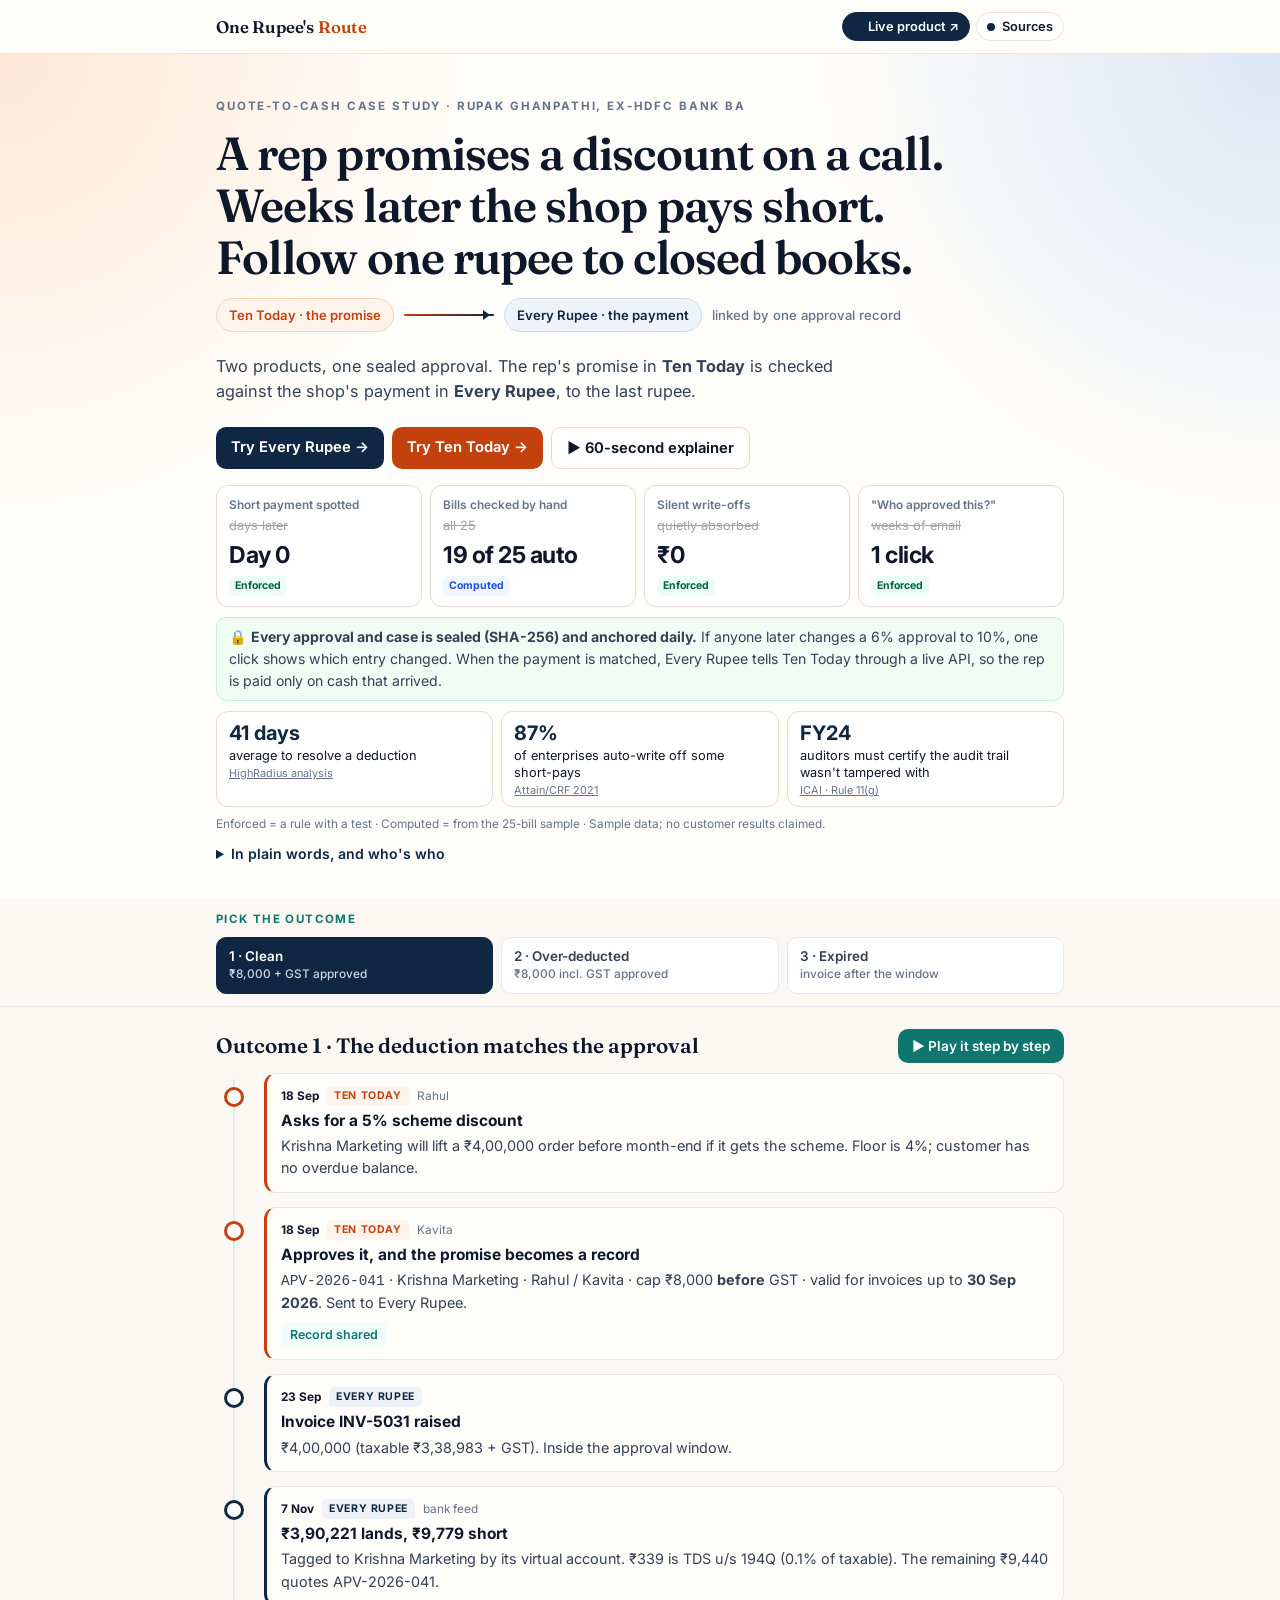
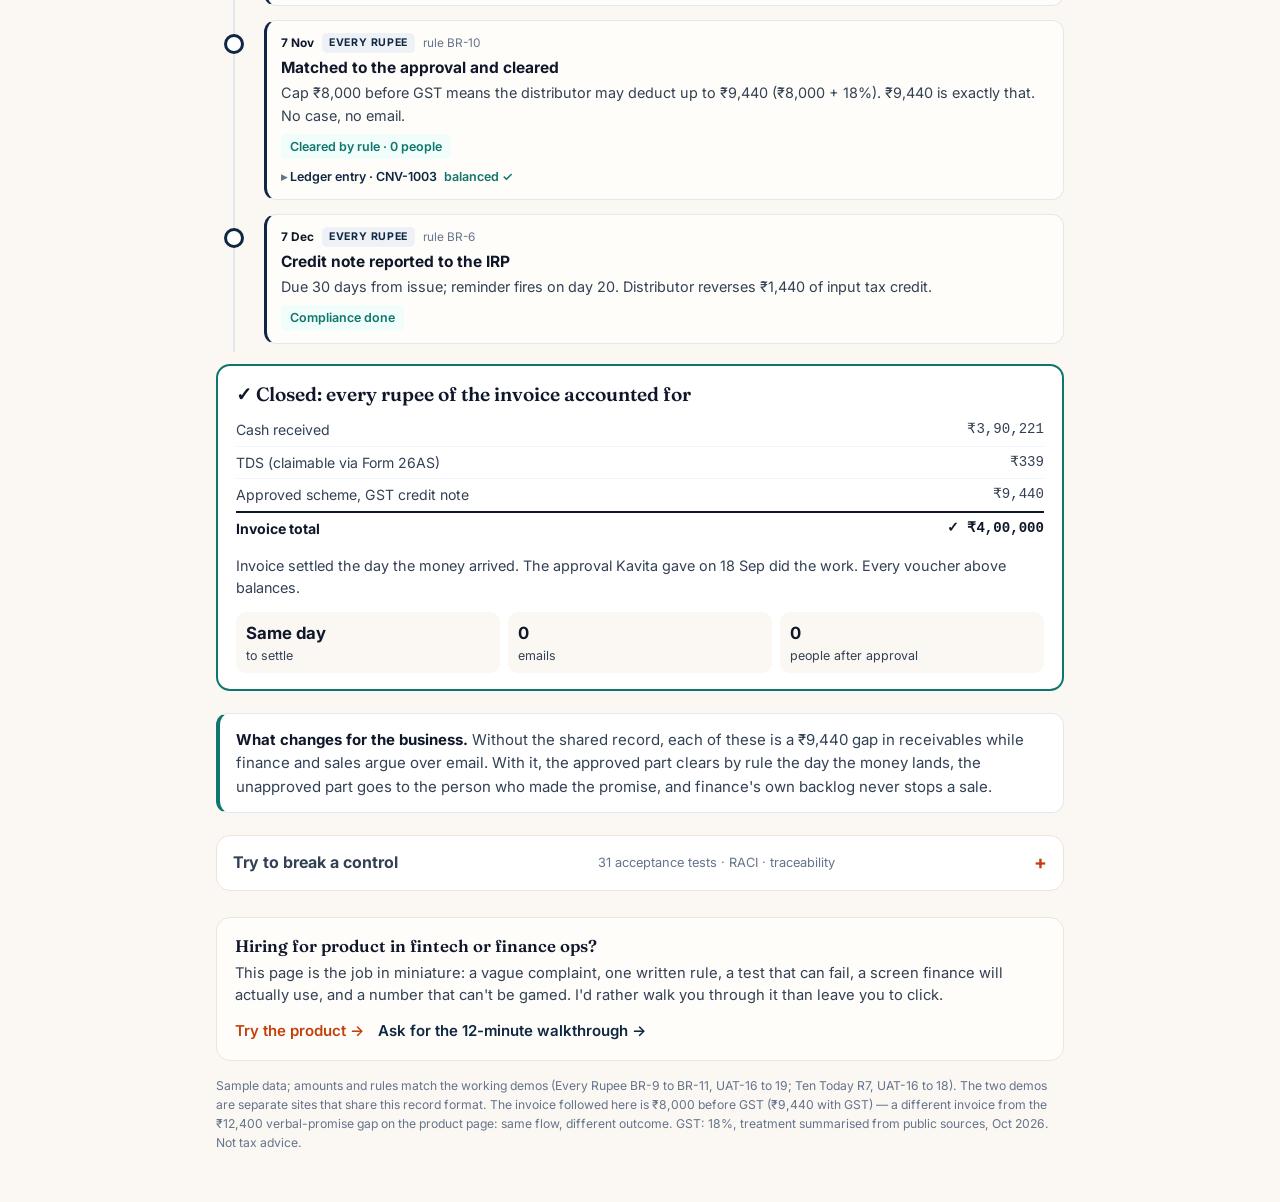
==== commit 104de01c: "Case study: the payment API link to Ten Today in the seal line Co-Authored-By: Claude Opus 5.5 <nore" ====
--- a/site/index.html
+++ b/site/index.html
@@ -115,7 +115,7 @@
  <div><span>Silent write-offs</span><s>quietly absorbed</s><b>₹0</b><em>Enforced</em></div>
  <div><span>"Who approved this?"</span><s>weeks of email</s><b>1 click</b><em>Enforced</em></div>
 </div>
-<p class="seal1">🔒 <b>Every approval and case is sealed (SHA-256) and anchored daily.</b> If anyone later changes a 6% approval to 10%, one click shows which entry changed.</p>
+<p class="seal1">🔒 <b>Every approval and case is sealed (SHA-256) and anchored daily.</b> If anyone later changes a 6% approval to 10%, one click shows which entry changed. When the payment is matched, Every Rupee tells Ten Today through a live API, so the rep is paid only on cash that arrived.</p>
 <div class="st3"><a href="https://www.highradius.com/finsider/deduction-metrics-enterprises/" target="_blank" rel="noopener"><b>41 days</b> average to resolve a deduction <i>HighRadius analysis</i></a><a href="https://www.highradius.com/finsider/deduction-metrics-enterprises/" target="_blank" rel="noopener"><b>87%</b> of enterprises auto-write off some short-pays <i>Attain/CRF 2021</i></a><a href="https://cajournal.icai.org/article-details/audit-trail-requirements-responsibilities" target="_blank" rel="noopener"><b>FY24</b> auditors must certify the audit trail wasn't tampered with <i>ICAI · Rule 11(g)</i></a></div>
 <p class="tagnote">Enforced = a rule with a test · Computed = from the 25-bill sample · Sample data; no customer results claimed.</p>
 <details class="more1"><summary>In plain words, and who's who</summary><div class="plain"><p><b>In plain words:</b> a salesperson promises a shop a discount. Weeks later the shop pays less than the bill. This shows who decides whether that's right, and how the books still balance to the last rupee.</p></div><div class="cast"><span class="s"><b>Rahul</b> · sales rep (unapproved claims)</span><span class="s"><b>Kavita</b> · sales manager (approves discounts &amp; handles expired caps)</span><span class="f"><b>Asha</b> · AR executive (closes ≤₹10k &amp; submits &gt;₹10k)</span><span class="f"><b>Vikram</b> · finance controller (2nd approver &gt;₹10k)</span><span><b>Krishna Marketing, Surat</b> · distributor</span></div></details>
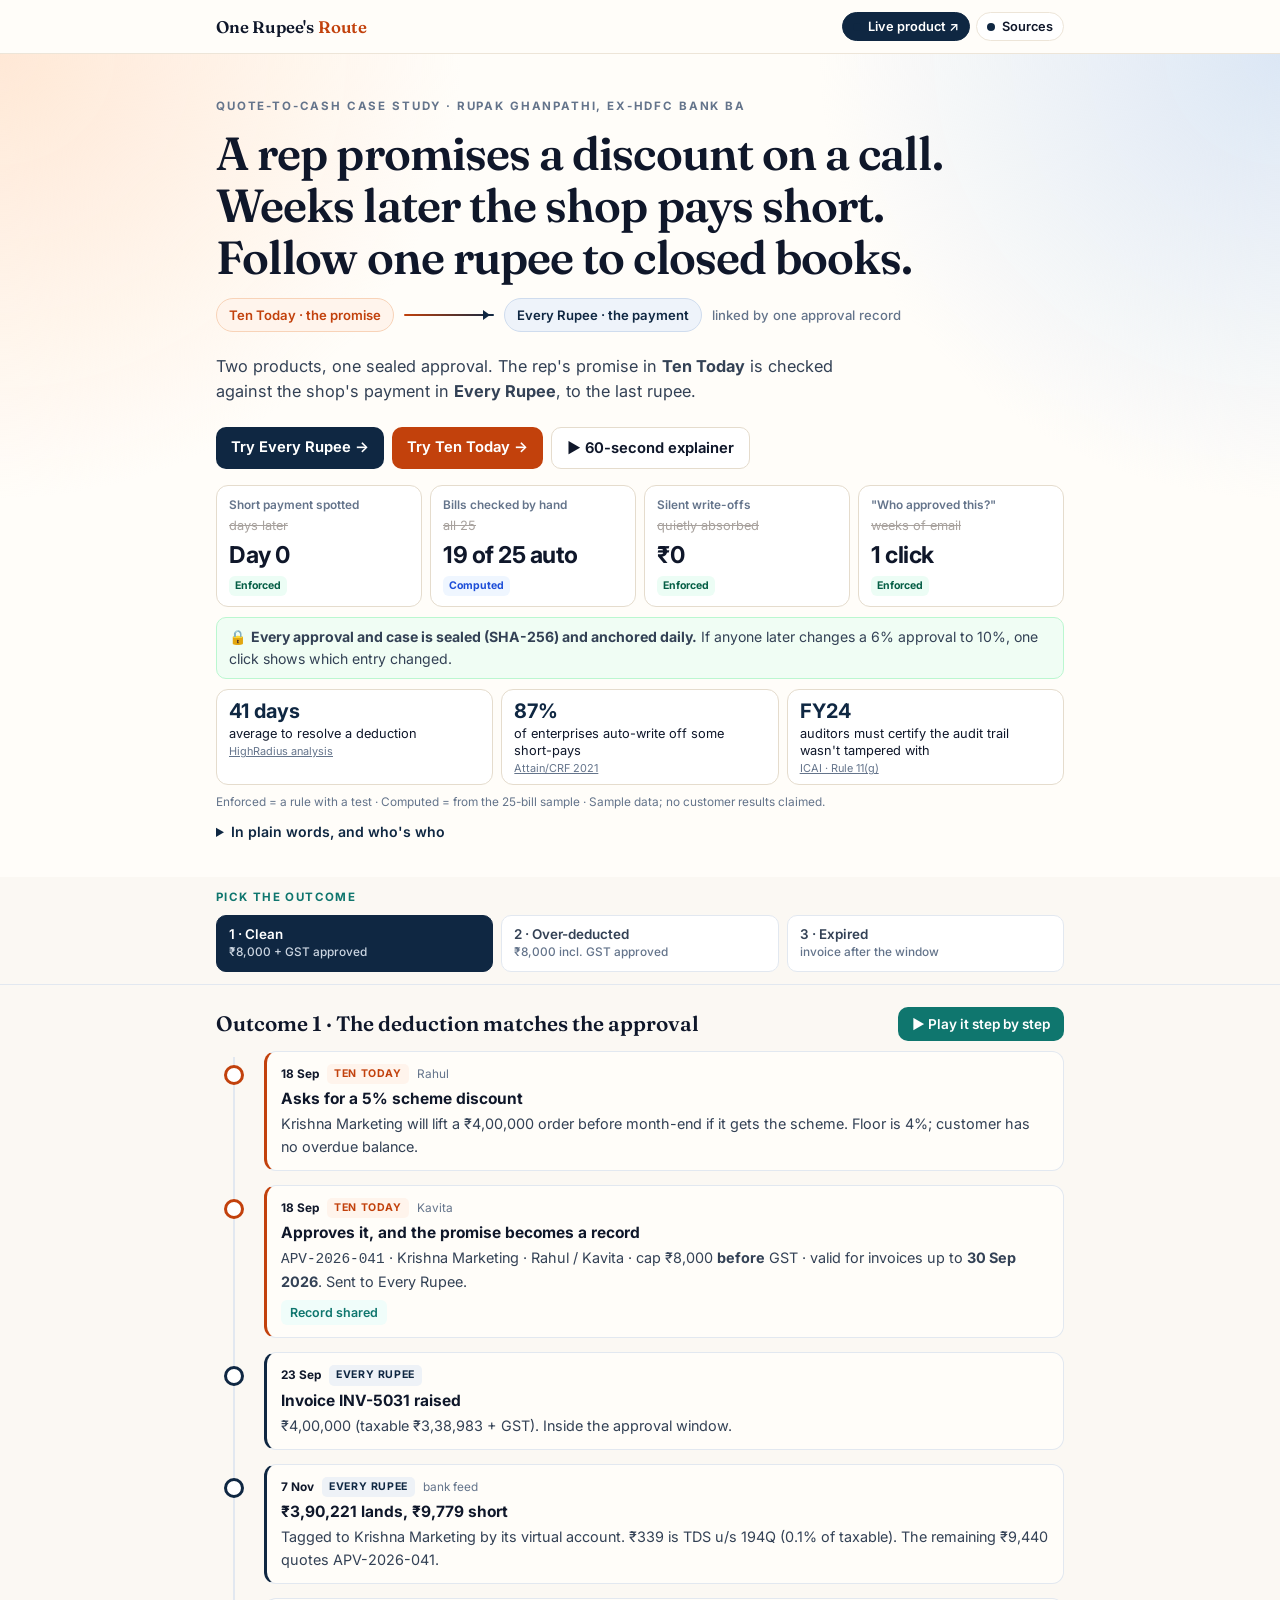
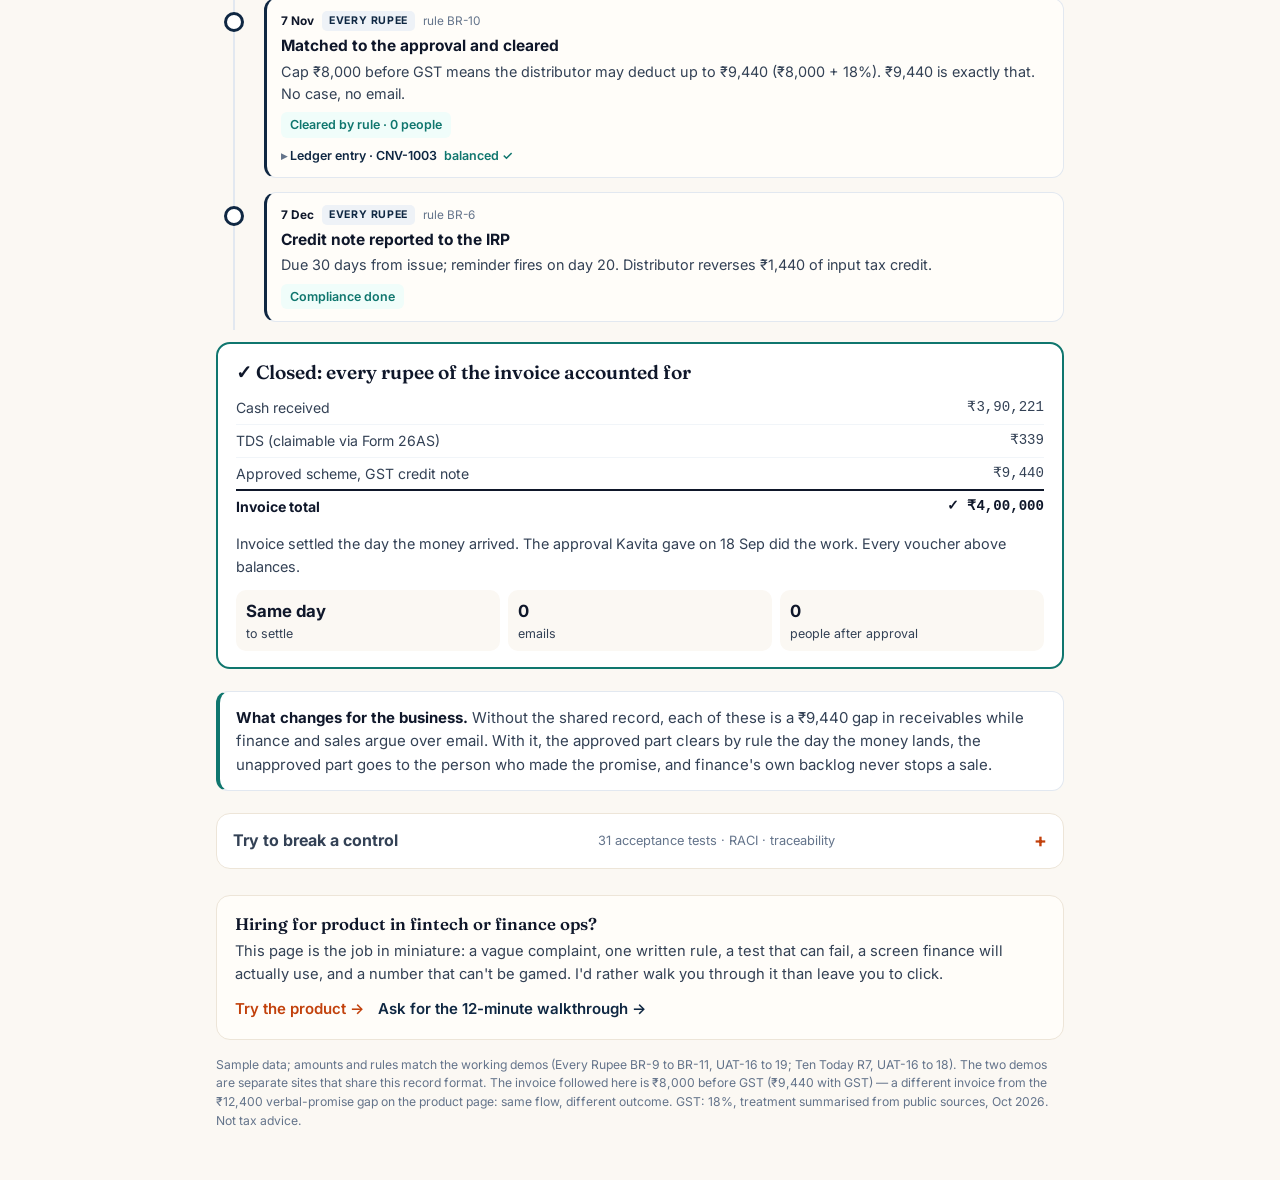
==== commit 4d284c7c: "Revert the API line Co-Authored-By: Claude Opus 5.5 <noreply@anthropic.com> Claude-Session: https://" ====
--- a/site/index.html
+++ b/site/index.html
@@ -115,7 +115,7 @@
  <div><span>Silent write-offs</span><s>quietly absorbed</s><b>₹0</b><em>Enforced</em></div>
  <div><span>"Who approved this?"</span><s>weeks of email</s><b>1 click</b><em>Enforced</em></div>
 </div>
-<p class="seal1">🔒 <b>Every approval and case is sealed (SHA-256) and anchored daily.</b> If anyone later changes a 6% approval to 10%, one click shows which entry changed. When the payment is matched, Every Rupee tells Ten Today through a live API, so the rep is paid only on cash that arrived.</p>
+<p class="seal1">🔒 <b>Every approval and case is sealed (SHA-256) and anchored daily.</b> If anyone later changes a 6% approval to 10%, one click shows which entry changed.</p>
 <div class="st3"><a href="https://www.highradius.com/finsider/deduction-metrics-enterprises/" target="_blank" rel="noopener"><b>41 days</b> average to resolve a deduction <i>HighRadius analysis</i></a><a href="https://www.highradius.com/finsider/deduction-metrics-enterprises/" target="_blank" rel="noopener"><b>87%</b> of enterprises auto-write off some short-pays <i>Attain/CRF 2021</i></a><a href="https://cajournal.icai.org/article-details/audit-trail-requirements-responsibilities" target="_blank" rel="noopener"><b>FY24</b> auditors must certify the audit trail wasn't tampered with <i>ICAI · Rule 11(g)</i></a></div>
 <p class="tagnote">Enforced = a rule with a test · Computed = from the 25-bill sample · Sample data; no customer results claimed.</p>
 <details class="more1"><summary>In plain words, and who's who</summary><div class="plain"><p><b>In plain words:</b> a salesperson promises a shop a discount. Weeks later the shop pays less than the bill. This shows who decides whether that's right, and how the books still balance to the last rupee.</p></div><div class="cast"><span class="s"><b>Rahul</b> · sales rep (unapproved claims)</span><span class="s"><b>Kavita</b> · sales manager (approves discounts &amp; handles expired caps)</span><span class="f"><b>Asha</b> · AR executive (closes ≤₹10k &amp; submits &gt;₹10k)</span><span class="f"><b>Vikram</b> · finance controller (2nd approver &gt;₹10k)</span><span><b>Krishna Marketing, Surat</b> · distributor</span></div></details>
